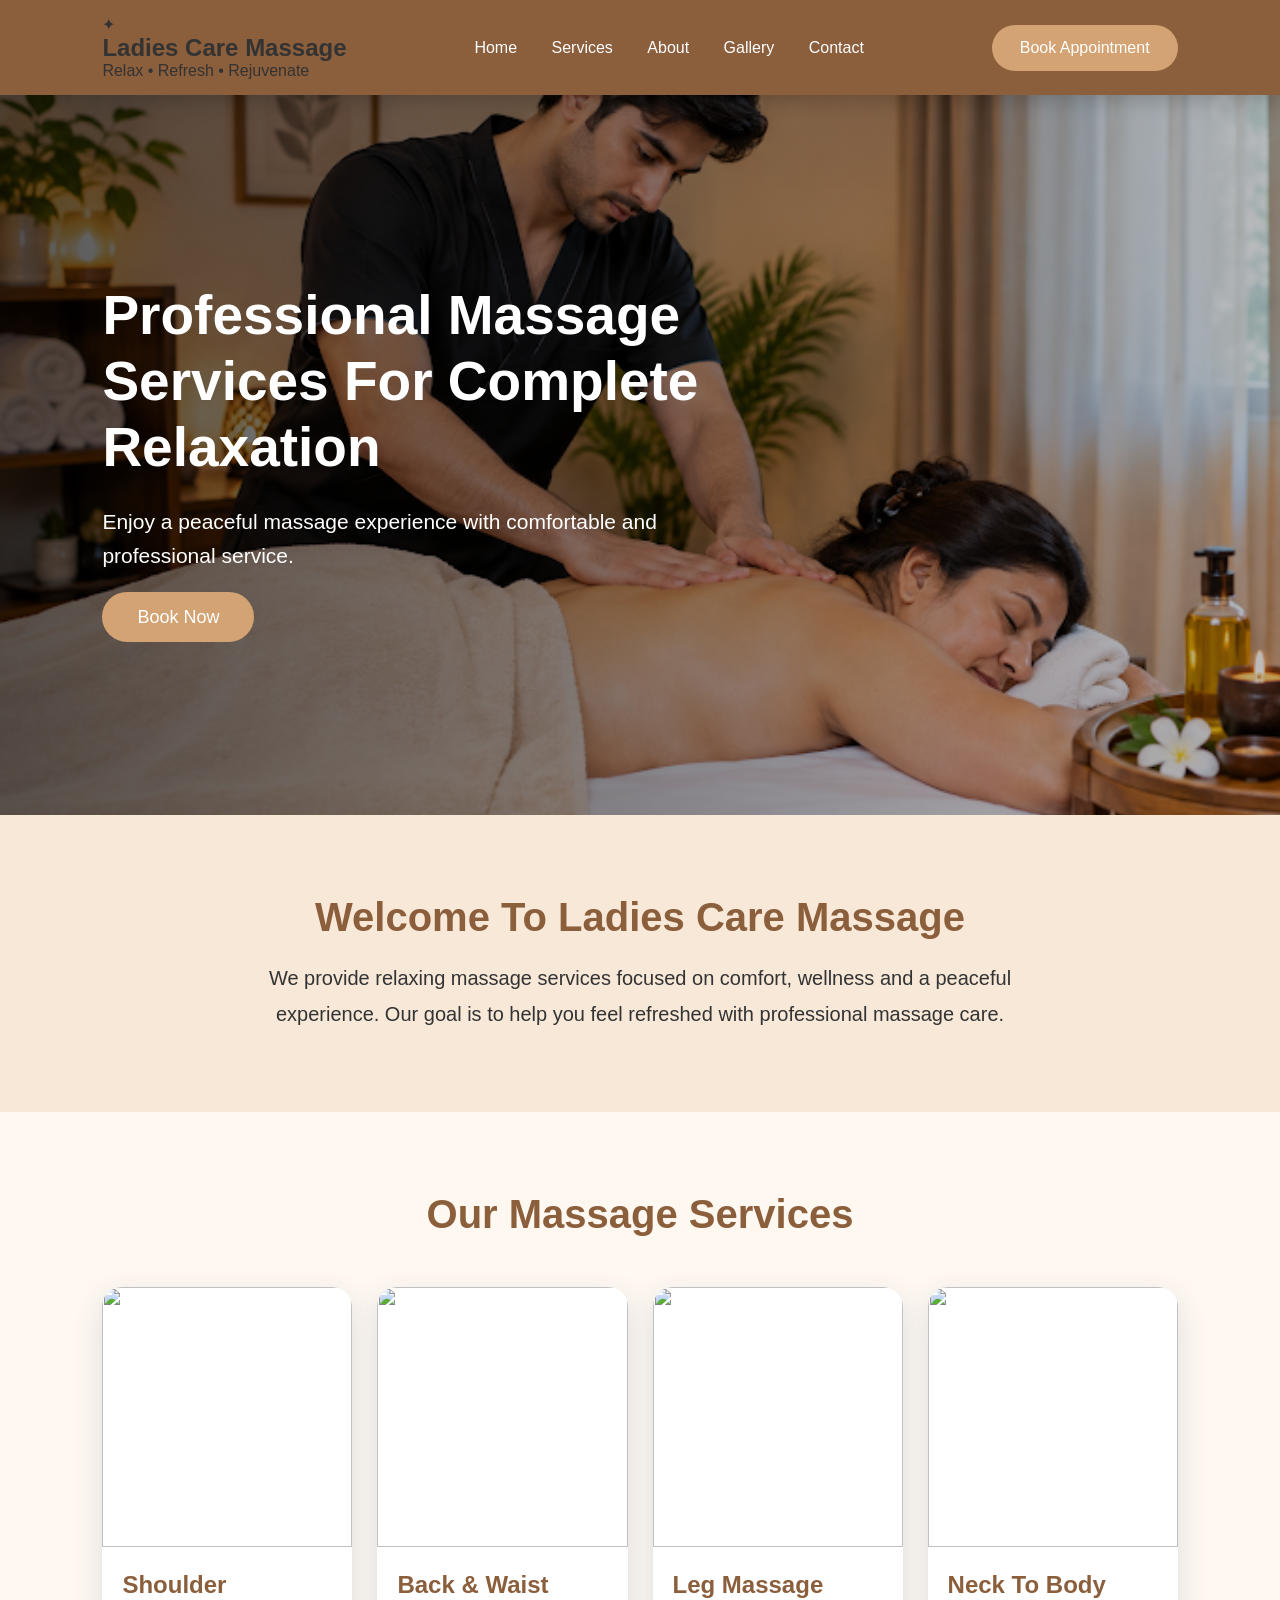
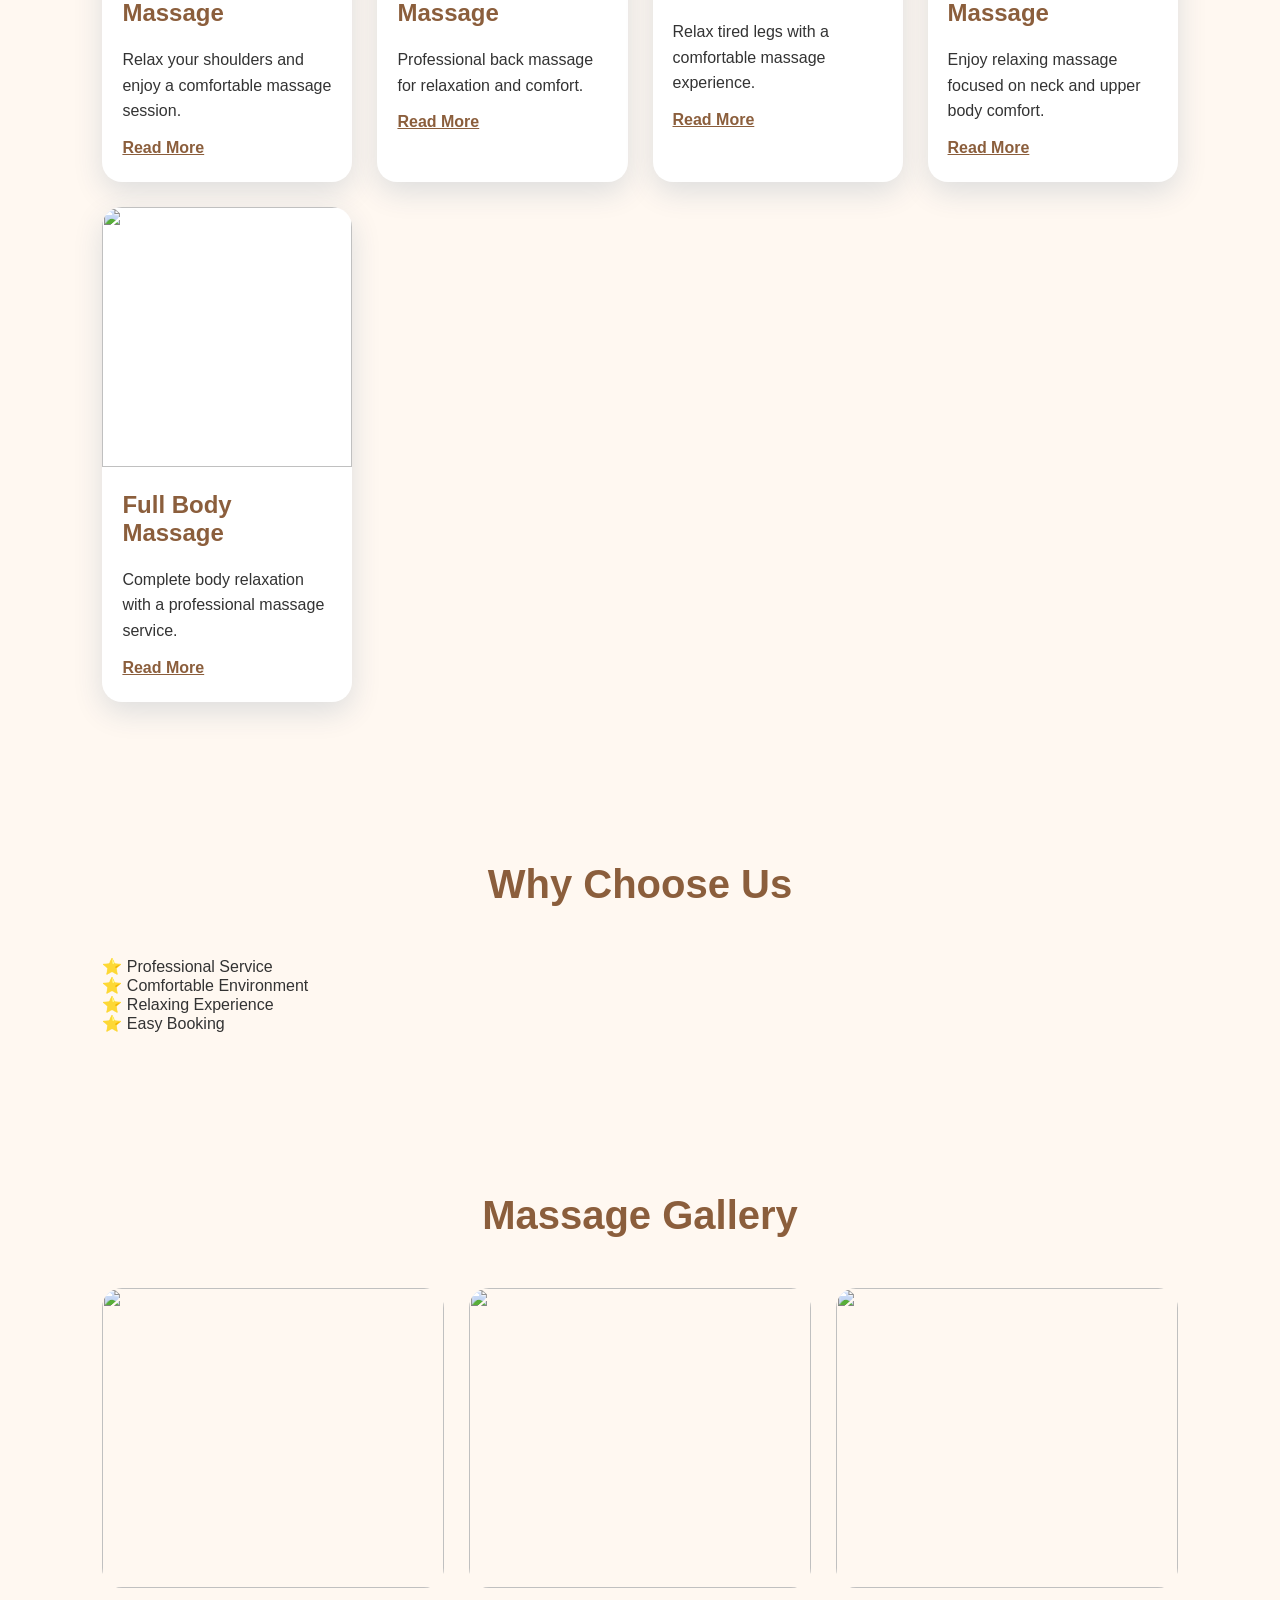
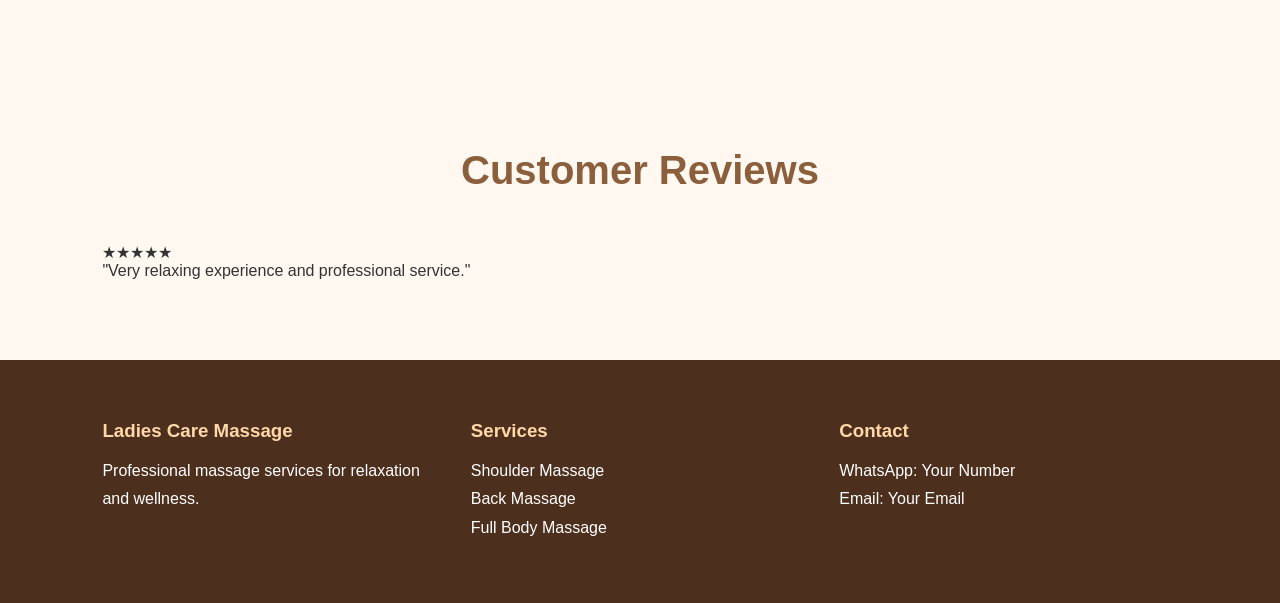
==== index.html @ 29e22a5b "Update index.html" ====
<!DOCTYPE html>
<html lang="en">

<head>

<meta charset="UTF-8">
<meta name="viewport" content="width=device-width, initial-scale=1.0">

<title>Ladies Care Massage | Professional Massage Services</title>

<meta name="description" content="Professional massage services including shoulder massage, back massage, leg massage and full body massage in a comfortable environment.">


<link rel="stylesheet" href="style.css">

</head>


<body>


<!-- HEADER -->

<header>


<div class="brand">

<div class="logo">
✦
</div>


<div>

<h2>
Ladies Care Massage
</h2>

<p>
Relax • Refresh • Rejuvenate
</p>

</div>

</div>



<nav>

<a href="index.html">Home</a>

<a href="services.html">Services</a>

<a href="about.html">About</a>

<a href="#gallery">Gallery</a>

<a href="contact.html">Contact</a>

</nav>



<a href="contact.html" class="book-btn">
Book Appointment
</a>



</header>





<!-- HERO SLIDER -->


<section class="hero-slider">


<div class="slide active"
style="background-image:url('hero-massage.jpg.webp');">


<div class="hero-content">


<h1>
Professional Massage Services For Complete Relaxation
</h1>


<p>
Enjoy a peaceful massage experience with comfortable and professional service.
</p>


<a href="contact.html" class="main-btn">
Book Now
</a>


</div>


</div>






<div class="slide"
style="background-image:url('hero.jpg.webp');">


<div class="hero-content">


<h1>
Relax Your Shoulders, Back And Body
</h1>


<p>
Experience a relaxing massage session designed for comfort and wellness.
</p>


<a href="services.html" class="main-btn">
View Services
</a>


</div>


</div>







<div class="slide"
style="background-image:url('hero-massage.jpg.webp');">


<div class="hero-content">


<h1>
A Comfortable Wellness Experience
</h1>


<p>
Professional massage services in a peaceful environment.
</p>


<a href="contact.html" class="main-btn">
Contact Us
</a>


</div>


</div>



</section>







<!-- ABOUT -->


<section class="about" id="about">


<h2>
Welcome To Ladies Care Massage
</h2>


<p>

We provide relaxing massage services focused on comfort,
wellness and a peaceful experience. Our goal is to help you
feel refreshed with professional massage care.

</p>


</section>







<!-- SERVICES -->


<section id="services">


<h2 class="section-title">
Our Massage Services
</h2>



<div class="service-grid">



<div class="service-card">


<img src="massage-1.jpg.jfif">


<h3>
Shoulder Massage
</h3>


<p>
Relax your shoulders and enjoy a comfortable massage session.
</p>


<a href="services.html#shoulder">
Read More
</a>


</div>







<div class="service-card">


<img src="massage-2.jpg.jfif">


<h3>
Back & Waist Massage
</h3>


<p>
Professional back massage for relaxation and comfort.
</p>


<a href="services.html#back">
Read More
</a>


</div>







<div class="service-card">


<img src="massage-3.jpg.jfif">


<h3>
Leg Massage
</h3>


<p>
Relax tired legs with a comfortable massage experience.
</p>


<a href="services.html#leg">
Read More
</a>


</div>







<div class="service-card">


<img src="massage-1.jpg.jfif">


<h3>
Neck To Body Massage
</h3>


<p>
Enjoy relaxing massage focused on neck and upper body comfort.
</p>


<a href="services.html#neck">
Read More
</a>


</div>







<div class="service-card">


<img src="massage-2.jpg.jfif">


<h3>
Full Body Massage
</h3>


<p>
Complete body relaxation with a professional massage service.
</p>


<a href="services.html#full-body">
Read More
</a>


</div>



</div>


</section>







<!-- BENEFITS -->


<section class="benefits">


<h2 class="section-title">
Why Choose Us
</h2>



<div class="benefit-grid">


<div>
⭐ Professional Service
</div>


<div>
⭐ Comfortable Environment
</div>


<div>
⭐ Relaxing Experience
</div>


<div>
⭐ Easy Booking
</div>


</div>


</section>







<!-- GALLERY -->


<section id="gallery">


<h2 class="section-title">
Massage Gallery
</h2>



<div class="gallery">


<img src="massage-1.jpg.jfif">

<img src="massage-2.jpg.jfif">

<img src="massage-3.jpg.jfif">


</div>


</section>







<!-- REVIEWS -->


<section class="reviews">


<h2 class="section-title">
Customer Reviews
</h2>


<div class="review-box">


★★★★★

<p>
"Very relaxing experience and professional service."
</p>


</div>



</section>







<!-- FOOTER -->


<footer>


<div>

<h3>
Ladies Care Massage
</h3>


<p>
Professional massage services for relaxation and wellness.
</p>


</div>



<div>

<h3>
Services
</h3>


<p>
Shoulder Massage</p>

<p>
Back Massage</p>

<p>
Full Body Massage</p>


</div>




<div>

<h3>
Contact
</h3>


<p>
WhatsApp: Your Number
</p>


<p>
Email: Your Email
</p>


</div>



</footer>





<script src="script.js"></script>


</body>

</html>
---- style.css ----
*{
margin:0;
padding:0;
box-sizing:border-box;
font-family:'Arial',sans-serif;
}


body{
background:#fff8f1;
color:#333;
}


/* HEADER */

header{

height:95px;
background:#8b5e3c;
display:flex;
align-items:center;
justify-content:space-between;
padding:0 8%;
position:sticky;
top:0;
z-index:999;
box-shadow:0 5px 20px rgba(0,0,0,.2);

}


.logo-area{

display:flex;
align-items:center;
gap:15px;
color:white;

}


.logo-icon{

width:55px;
height:55px;
background:#d4a373;
border-radius:50%;
display:flex;
align-items:center;
justify-content:center;
font-size:30px;

}


.logo-area h2{

font-size:28px;

}


.logo-area span{

font-size:13px;
color:#ffe8d0;

}



nav a{

color:white;
text-decoration:none;
margin:0 15px;
font-size:16px;
transition:.3s;

}


nav a:hover{

color:#ffd7a8;

}



.book-btn{

background:#d4a373;
color:white;
padding:14px 28px;
border-radius:30px;
text-decoration:none;
transition:.3s;

}


.book-btn:hover{

background:white;
color:#8b5e3c;

}



/* SLIDER */


.hero-slider{

height:720px;
position:relative;
overflow:hidden;

}



.slide{

position:absolute;
inset:0;
background-size:cover;
background-position:center;

opacity:0;
transition:1.5s ease;

}



.slide.active{

opacity:1;

}


.slide::after{

content:"";
position:absolute;
inset:0;
background:linear-gradient(
90deg,
rgba(0,0,0,.65),
rgba(0,0,0,.25)
);

}



.hero-content{

position:absolute;
z-index:2;
top:50%;
left:8%;
transform:translateY(-50%);
color:white;
max-width:650px;

animation:slideText 1s;

}


.hero-content h1{

font-size:55px;
line-height:1.2;
margin-bottom:25px;

}


.hero-content p{

font-size:21px;
line-height:1.6;
margin-bottom:35px;

}


.main-btn{

background:#d4a373;
padding:15px 35px;
border-radius:30px;
color:white;
text-decoration:none;
font-size:18px;

}



@keyframes slideText{

from{

opacity:0;
transform:translateY(-30%);

}

to{

opacity:1;
transform:translateY(-50%);

}

}




/* SECTIONS */


section{

padding:80px 8%;

}



.section-title{

text-align:center;
font-size:40px;
color:#8b5e3c;
margin-bottom:50px;

}



/* ABOUT */


.about{

text-align:center;
background:#f7e8d8;

}


.about h2{

font-size:40px;
color:#8b5e3c;
margin-bottom:20px;

}


.about p{

font-size:20px;
line-height:1.8;
max-width:850px;
margin:auto;

}




/* SERVICES */


.service-grid{

display:grid;
grid-template-columns:repeat(4,1fr);
gap:25px;

}


.service-card{

background:white;
border-radius:20px;
overflow:hidden;
box-shadow:0 10px 30px #ddd;
transition:.4s;

}



.service-card:hover{

transform:translateY(-12px);

}


.service-card img{

width:100%;
height:260px;
object-fit:cover;

}



.service-card h3{

padding:20px;
color:#8b5e3c;
font-size:24px;

}


.service-card p{

padding:0 20px 15px;
line-height:1.6;

}


.service-card a{

display:inline-block;
margin:0 20px 25px;
color:#8b5e3c;
font-weight:bold;

}





/* WHY */


.why{

background:#fff;

}



.why-grid{

display:grid;
grid-template-columns:repeat(4,1fr);
gap:20px;

}


.why-grid div{

background:#fff8f1;
padding:35px;
text-align:center;
border-radius:15px;
font-size:18px;
box-shadow:0 5px 15px #ddd;

}



/* GALLERY */


.gallery{

display:grid;
grid-template-columns:repeat(3,1fr);
gap:25px;

}



.gallery img{

width:100%;
height:300px;
object-fit:cover;
border-radius:20px;
transition:.4s;

}



.gallery img:hover{

transform:scale(1.05);

}





/* FOOTER */


footer{

background:#4d2f1d;
color:white;
padding:60px 8%;
display:grid;
grid-template-columns:repeat(3,1fr);
gap:30px;

}


footer h3{

color:#ffd7a8;
margin-bottom:15px;

}


footer p{

line-height:1.8;

}




/* MOBILE */


@media(max-width:900px){


header{

flex-direction:column;
height:auto;
padding:20px;

}


nav{

margin:20px 0;

}


.service-grid,
.why-grid{

grid-template-columns:1fr;

}


.gallery{

grid-template-columns:1fr;

}


.hero-content h1{

font-size:35px;

}


footer{

grid-template-columns:1fr;

}


}
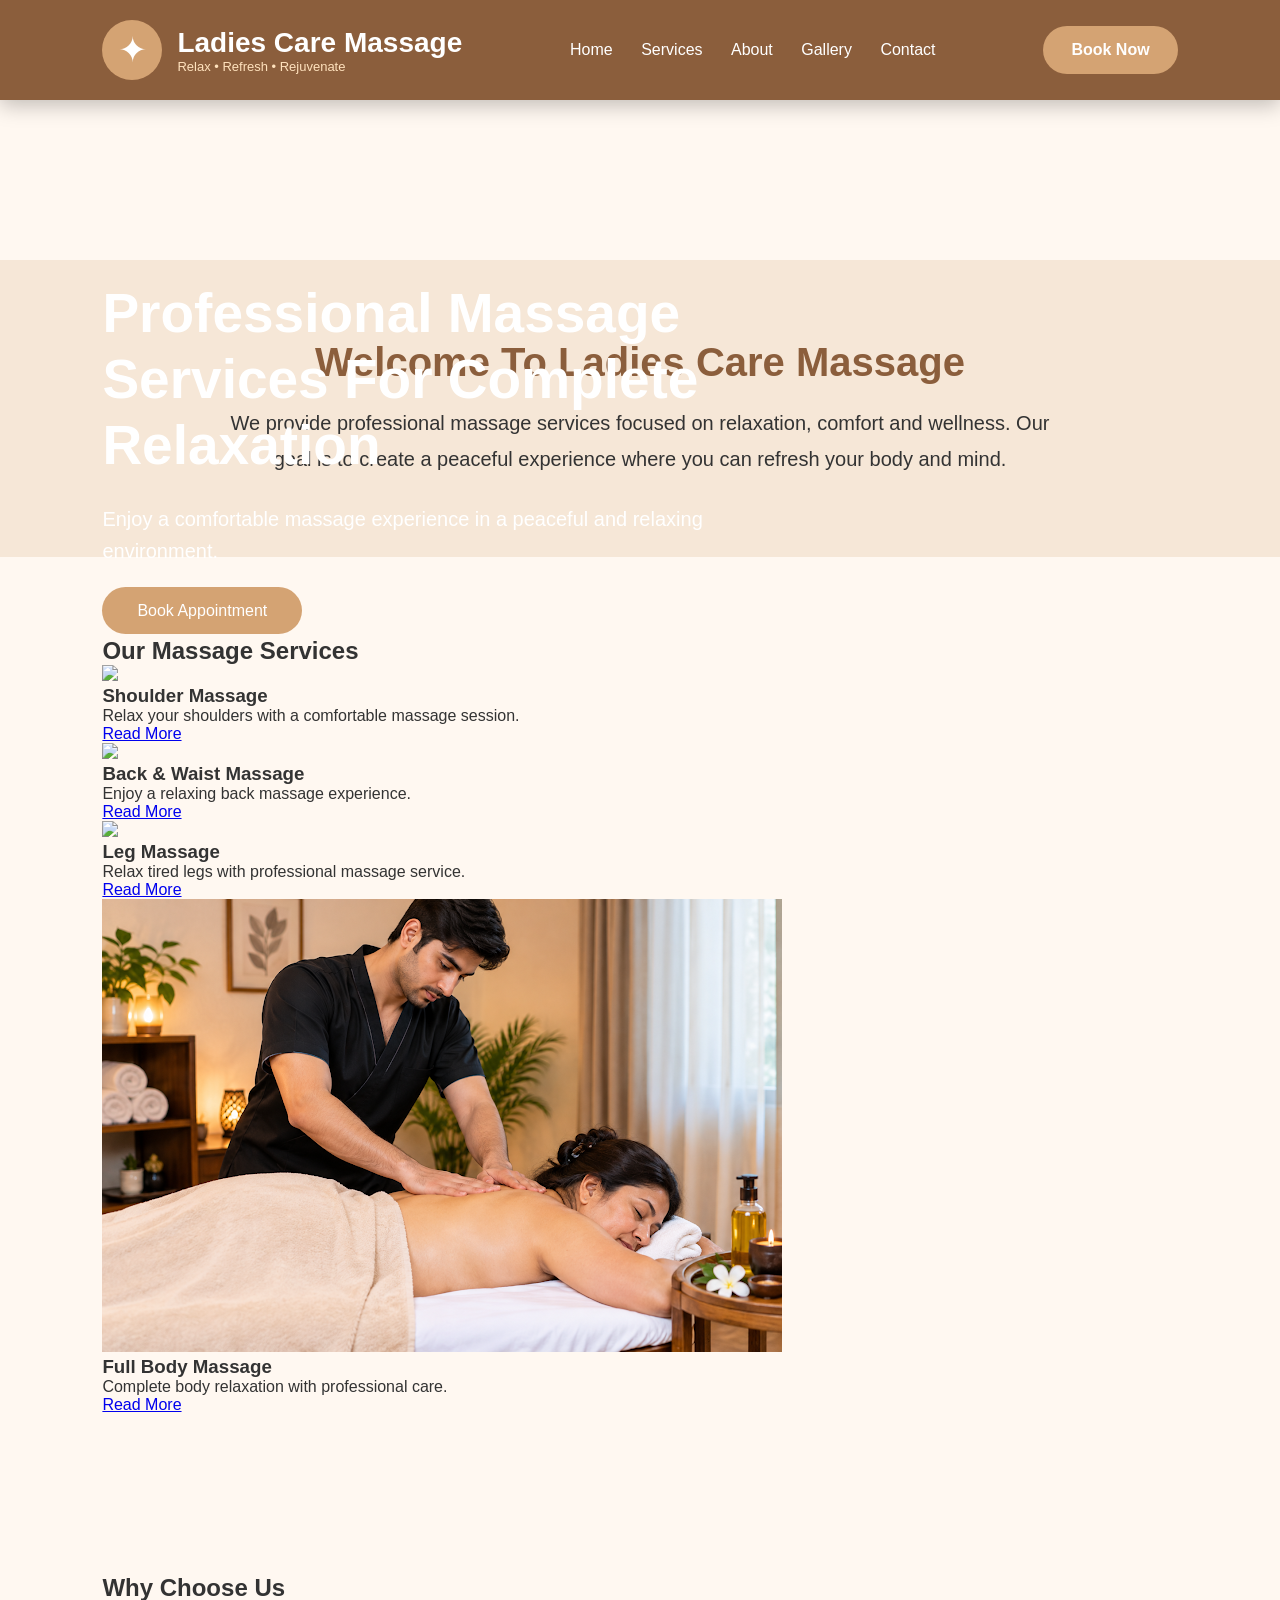
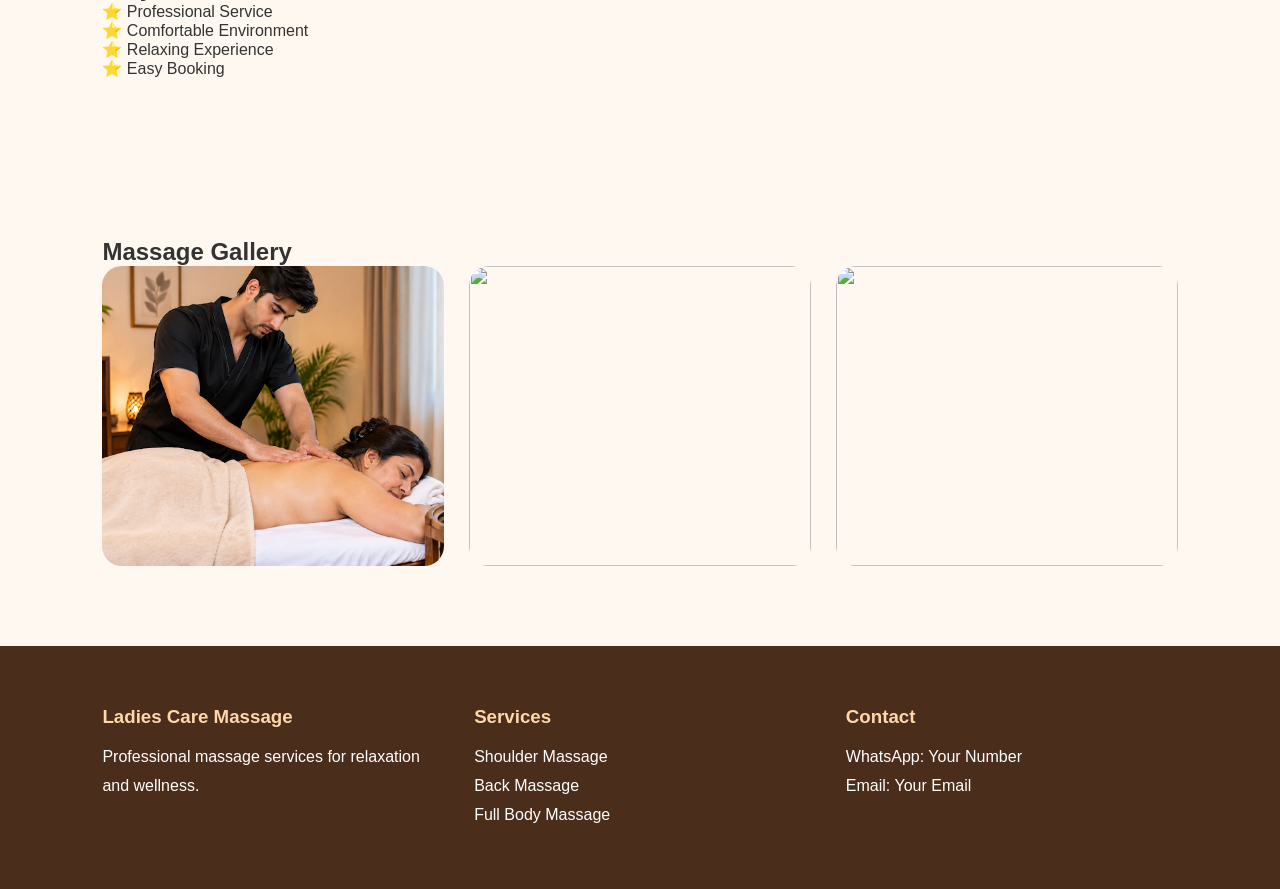
==== commit e3feadd6: "Update index.html" ====
--- a/index.html
+++ b/index.html
@@ -8,9 +8,6 @@
 
 <title>Ladies Care Massage | Professional Massage Services</title>
 
-<meta name="description" content="Professional massage services including shoulder massage, back massage, leg massage and full body massage in a comfortable environment.">
-
-
 <link rel="stylesheet" href="style.css">
 
 </head>
@@ -22,7 +19,6 @@
 <!-- HEADER -->
 
 <header>
-
 
 <div class="brand">
 
@@ -30,43 +26,28 @@
 ✦
 </div>
 
-
-<div>
-
-<h2>
-Ladies Care Massage
-</h2>
-
-<p>
-Relax • Refresh • Rejuvenate
-</p>
-
-</div>
-
-</div>
-
+<div>
+<h2>Ladies Care Massage</h2>
+<p>Relax • Refresh • Rejuvenate</p>
+</div>
+
+</div>
 
 
 <nav>
 
 <a href="index.html">Home</a>
-
 <a href="services.html">Services</a>
-
 <a href="about.html">About</a>
-
 <a href="#gallery">Gallery</a>
-
 <a href="contact.html">Contact</a>
 
 </nav>
 
 
-
 <a href="contact.html" class="book-btn">
-Book Appointment
-</a>
-
+Book Now
+</a>
 
 
 </header>
@@ -75,14 +56,10 @@
 
 
 
-<!-- HERO SLIDER -->
-
-
-<section class="hero-slider">
-
-
-<div class="slide active"
-style="background-image:url('hero-massage.jpg.webp');">
+<!-- HERO -->
+
+
+<section class="hero">
 
 
 <div class="hero-content">
@@ -94,90 +71,19 @@
 
 
 <p>
-Enjoy a peaceful massage experience with comfortable and professional service.
+Enjoy a comfortable massage experience in a peaceful and relaxing environment.
 </p>
 
 
 <a href="contact.html" class="main-btn">
-Book Now
-</a>
-
-
-</div>
-
-
-</div>
-
-
-
-
-
-
-<div class="slide"
-style="background-image:url('hero.jpg.webp');">
-
-
-<div class="hero-content">
-
-
-<h1>
-Relax Your Shoulders, Back And Body
-</h1>
-
-
-<p>
-Experience a relaxing massage session designed for comfort and wellness.
-</p>
-
-
-<a href="services.html" class="main-btn">
-View Services
-</a>
-
-
-</div>
-
-
-</div>
-
-
-
-
-
-
-
-<div class="slide"
-style="background-image:url('hero-massage.jpg.webp');">
-
-
-<div class="hero-content">
-
-
-<h1>
-A Comfortable Wellness Experience
-</h1>
-
-
-<p>
-Professional massage services in a peaceful environment.
-</p>
-
-
-<a href="contact.html" class="main-btn">
-Contact Us
-</a>
-
-
-</div>
-
-
-</div>
-
-
-
-</section>
-
-
+Book Appointment
+</a>
+
+
+</div>
+
+
+</section>
 
 
 
@@ -186,7 +92,7 @@
 <!-- ABOUT -->
 
 
-<section class="about" id="about">
+<section class="about">
 
 
 <h2>
@@ -195,17 +101,13 @@
 
 
 <p>
-
-We provide relaxing massage services focused on comfort,
-wellness and a peaceful experience. Our goal is to help you
-feel refreshed with professional massage care.
-
-</p>
-
-
-</section>
-
-
+We provide professional massage services focused on relaxation,
+comfort and wellness. Our goal is to create a peaceful experience
+where you can refresh your body and mind.
+</p>
+
+
+</section>
 
 
 
@@ -214,184 +116,120 @@
 <!-- SERVICES -->
 
 
-<section id="services">
-
-
-<h2 class="section-title">
+<section>
+
+
+<h2 class="title">
 Our Massage Services
 </h2>
 
 
-
-<div class="service-grid">
-
-
-
-<div class="service-card">
-
+<div class="services">
+
+
+
+<div class="card">
 
 <img src="massage-1.jpg.jfif">
 
-
 <h3>
 Shoulder Massage
 </h3>
 
-
-<p>
-Relax your shoulders and enjoy a comfortable massage session.
-</p>
-
+<p>
+Relax your shoulders with a comfortable massage session.
+</p>
 
 <a href="services.html#shoulder">
 Read More
 </a>
 
-
-</div>
-
-
-
-
-
-
-
-<div class="service-card">
-
+</div>
+
+
+
+
+<div class="card">
 
 <img src="massage-2.jpg.jfif">
 
-
 <h3>
 Back & Waist Massage
 </h3>
 
-
-<p>
-Professional back massage for relaxation and comfort.
-</p>
-
+<p>
+Enjoy a relaxing back massage experience.
+</p>
 
 <a href="services.html#back">
 Read More
 </a>
 
-
-</div>
-
-
-
-
-
-
-
-<div class="service-card">
-
+</div>
+
+
+
+
+<div class="card">
 
 <img src="massage-3.jpg.jfif">
 
-
 <h3>
 Leg Massage
 </h3>
 
-
-<p>
-Relax tired legs with a comfortable massage experience.
-</p>
-
+<p>
+Relax tired legs with professional massage service.
+</p>
 
 <a href="services.html#leg">
 Read More
 </a>
 
-
-</div>
-
-
-
-
-
-
-
-<div class="service-card">
-
-
-<img src="massage-1.jpg.jfif">
-
-
-<h3>
-Neck To Body Massage
-</h3>
-
-
-<p>
-Enjoy relaxing massage focused on neck and upper body comfort.
-</p>
-
-
-<a href="services.html#neck">
-Read More
-</a>
-
-
-</div>
-
-
-
-
-
-
-
-<div class="service-card">
-
-
-<img src="massage-2.jpg.jfif">
-
+</div>
+
+
+
+
+<div class="card">
+
+<img src="hero-massage.jpg.webp">
 
 <h3>
 Full Body Massage
 </h3>
 
-
-<p>
-Complete body relaxation with a professional massage service.
-</p>
-
+<p>
+Complete body relaxation with professional care.
+</p>
 
 <a href="services.html#full-body">
 Read More
 </a>
 
-
-</div>
-
-
-
-</div>
-
-
-</section>
-
-
-
-
-
-
-
-<!-- BENEFITS -->
-
-
-<section class="benefits">
-
-
-<h2 class="section-title">
+</div>
+
+
+</div>
+
+</section>
+
+
+
+
+
+<!-- WHY -->
+
+
+<section class="why">
+
+
+<h2 class="title">
 Why Choose Us
 </h2>
 
 
-
-<div class="benefit-grid">
+<div class="why-box">
 
 
 <div>
@@ -423,69 +261,30 @@
 
 
 
-
-
 <!-- GALLERY -->
 
 
 <section id="gallery">
 
 
-<h2 class="section-title">
+<h2 class="title">
 Massage Gallery
 </h2>
 
 
-
 <div class="gallery">
 
 
+<img src="hero-massage.jpg.webp">
+
 <img src="massage-1.jpg.jfif">
 
 <img src="massage-2.jpg.jfif">
 
-<img src="massage-3.jpg.jfif">
-
-
-</div>
-
-
-</section>
-
-
-
-
-
-
-
-<!-- REVIEWS -->
-
-
-<section class="reviews">
-
-
-<h2 class="section-title">
-Customer Reviews
-</h2>
-
-
-<div class="review-box">
-
-
-★★★★★
-
-<p>
-"Very relaxing experience and professional service."
-</p>
-
-
-</div>
-
-
-
-</section>
-
-
+</div>
+
+
+</section>
 
 
 
@@ -503,12 +302,10 @@
 Ladies Care Massage
 </h3>
 
-
 <p>
 Professional massage services for relaxation and wellness.
 </p>
 
-
 </div>
 
 
@@ -519,7 +316,6 @@
 Services
 </h3>
 
-
 <p>
 Shoulder Massage</p>
 
@@ -529,9 +325,7 @@
 <p>
 Full Body Massage</p>
 
-
-</div>
-
+</div>
 
 
 
@@ -541,17 +335,14 @@
 Contact
 </h3>
 
-
 <p>
 WhatsApp: Your Number
 </p>
 
-
 <p>
 Email: Your Email
 </p>
 
-
 </div>
 
 
@@ -560,11 +351,6 @@
 
 
 
-
-
-<script src="script.js"></script>
-
-
 </body>
 
 </html>
--- a/style.css
+++ b/style.css
@@ -7,16 +7,19 @@
 
 
 body{
+
 background:#fff8f1;
 color:#333;
+
 }
 
 
 /* HEADER */
 
+
 header{
 
-height:95px;
+height:100px;
 background:#8b5e3c;
 display:flex;
 align-items:center;
@@ -25,12 +28,13 @@
 position:sticky;
 top:0;
 z-index:999;
-box-shadow:0 5px 20px rgba(0,0,0,.2);
-
-}
-
-
-.logo-area{
+box-shadow:0 5px 20px rgba(0,0,0,.25);
+
+}
+
+
+
+.brand{
 
 display:flex;
 align-items:center;
@@ -40,31 +44,34 @@
 }
 
 
-.logo-icon{
-
-width:55px;
-height:55px;
+
+.logo{
+
+width:60px;
+height:60px;
+border-radius:50%;
 background:#d4a373;
-border-radius:50%;
 display:flex;
 align-items:center;
 justify-content:center;
-font-size:30px;
-
-}
-
-
-.logo-area h2{
+font-size:35px;
+color:white;
+
+}
+
+
+
+.brand h2{
 
 font-size:28px;
 
 }
 
 
-.logo-area span{
+.brand p{
 
 font-size:13px;
-color:#ffe8d0;
+color:#ffe2bd;
 
 }
 
@@ -74,13 +81,14 @@
 
 color:white;
 text-decoration:none;
-margin:0 15px;
+margin:0 12px;
 font-size:16px;
 transition:.3s;
 
 }
 
 
+
 nav a:hover{
 
 color:#ffd7a8;
@@ -93,9 +101,10 @@
 
 background:#d4a373;
 color:white;
-padding:14px 28px;
+padding:15px 28px;
 border-radius:30px;
 text-decoration:none;
+font-weight:bold;
 transition:.3s;
 
 }
@@ -110,7 +119,7 @@
 
 
 
-/* SLIDER */
+/* HERO SLIDER */
 
 
 .hero-slider{
@@ -131,7 +140,8 @@
 background-position:center;
 
 opacity:0;
-transition:1.5s ease;
+
+transition:opacity 1.5s ease;
 
 }
 
@@ -144,16 +154,13 @@
 }
 
 
-.slide::after{
+
+.slide::before{
 
 content:"";
 position:absolute;
 inset:0;
-background:linear-gradient(
-90deg,
-rgba(0,0,0,.65),
-rgba(0,0,0,.25)
-);
+background:rgba(0,0,0,.45);
 
 }
 
@@ -162,16 +169,16 @@
 .hero-content{
 
 position:absolute;
-z-index:2;
 top:50%;
 left:8%;
 transform:translateY(-50%);
-color:white;
 max-width:650px;
-
-animation:slideText 1s;
-
-}
+color:white;
+z-index:2;
+animation:textMove 1s;
+
+}
+
 
 
 .hero-content h1{
@@ -183,13 +190,15 @@
 }
 
 
+
 .hero-content p{
 
-font-size:21px;
+font-size:20px;
 line-height:1.6;
 margin-bottom:35px;
 
 }
+
 
 
 .main-btn{
@@ -199,13 +208,12 @@
 border-radius:30px;
 color:white;
 text-decoration:none;
-font-size:18px;
-
-}
-
-
-
-@keyframes slideText{
+
+}
+
+
+
+@keyframes textMove{
 
 from{
 
@@ -226,7 +234,7 @@
 
 
 
-/* SECTIONS */
+/* SECTION */
 
 
 section{
@@ -242,9 +250,10 @@
 text-align:center;
 font-size:40px;
 color:#8b5e3c;
-margin-bottom:50px;
-
-}
+margin-bottom:45px;
+
+}
+
 
 
 
@@ -253,8 +262,8 @@
 
 .about{
 
+background:#f6e7d7;
 text-align:center;
-background:#f7e8d8;
 
 }
 
@@ -270,12 +279,13 @@
 
 .about p{
 
+max-width:850px;
+margin:auto;
 font-size:20px;
 line-height:1.8;
-max-width:850px;
-margin:auto;
-
-}
+
+}
+
 
 
 
@@ -286,10 +296,11 @@
 .service-grid{
 
 display:grid;
-grid-template-columns:repeat(4,1fr);
-gap:25px;
-
-}
+grid-template-columns:repeat(5,1fr);
+gap:20px;
+
+}
+
 
 
 .service-card{
@@ -297,7 +308,7 @@
 background:white;
 border-radius:20px;
 overflow:hidden;
-box-shadow:0 10px 30px #ddd;
+box-shadow:0 8px 25px #ddd;
 transition:.4s;
 
 }
@@ -311,10 +322,11 @@
 }
 
 
+
 .service-card img{
 
 width:100%;
-height:260px;
+height:240px;
 object-fit:cover;
 
 }
@@ -323,25 +335,27 @@
 
 .service-card h3{
 
-padding:20px;
+padding:18px;
+font-size:22px;
 color:#8b5e3c;
-font-size:24px;
-
-}
+
+}
+
 
 
 .service-card p{
 
-padding:0 20px 15px;
-line-height:1.6;
-
-}
+padding:0 18px 15px;
+line-height:1.5;
+
+}
+
 
 
 .service-card a{
 
-display:inline-block;
-margin:0 20px 25px;
+padding:0 18px 25px;
+display:block;
 color:#8b5e3c;
 font-weight:bold;
 
@@ -350,19 +364,10 @@
 
 
 
-
-/* WHY */
-
-
-.why{
-
-background:#fff;
-
-}
-
-
-
-.why-grid{
+/* BENEFITS */
+
+
+.benefit-grid{
 
 display:grid;
 grid-template-columns:repeat(4,1fr);
@@ -371,16 +376,18 @@
 }
 
 
-.why-grid div{
-
-background:#fff8f1;
+
+.benefit-grid div{
+
+background:white;
 padding:35px;
 text-align:center;
 border-radius:15px;
+box-shadow:0 5px 20px #ddd;
 font-size:18px;
-box-shadow:0 5px 15px #ddd;
-
-}
+
+}
+
 
 
 
@@ -418,20 +425,37 @@
 
 
 
+/* REVIEWS */
+
+
+.review-box{
+
+background:white;
+padding:40px;
+border-radius:20px;
+text-align:center;
+font-size:20px;
+box-shadow:0 5px 20px #ddd;
+
+}
+
+
+
 
 /* FOOTER */
 
 
 footer{
 
-background:#4d2f1d;
+background:#4b2d1b;
 color:white;
 padding:60px 8%;
 display:grid;
 grid-template-columns:repeat(3,1fr);
-gap:30px;
-
-}
+gap:40px;
+
+}
+
 
 
 footer h3{
@@ -454,7 +478,7 @@
 /* MOBILE */
 
 
-@media(max-width:900px){
+@media(max-width:1000px){
 
 
 header{
@@ -473,33 +497,53 @@
 }
 
 
+.service-grid{
+
+grid-template-columns:repeat(2,1fr);
+
+}
+
+
+.benefit-grid{
+
+grid-template-columns:repeat(2,1fr);
+
+}
+
+
+}
+
+
+
+
+@media(max-width:600px){
+
+
+.hero-slider{
+
+height:600px;
+
+}
+
+
+
+.hero-content h1{
+
+font-size:35px;
+
+}
+
+
+
 .service-grid,
-.why-grid{
+.benefit-grid,
+.gallery,
+footer{
 
 grid-template-columns:1fr;
 
 }
 
 
-.gallery{
-
-grid-template-columns:1fr;
-
-}
-
-
-.hero-content h1{
-
-font-size:35px;
-
-}
-
-
-footer{
-
-grid-template-columns:1fr;
-
-}
-
-
-}
+
+}
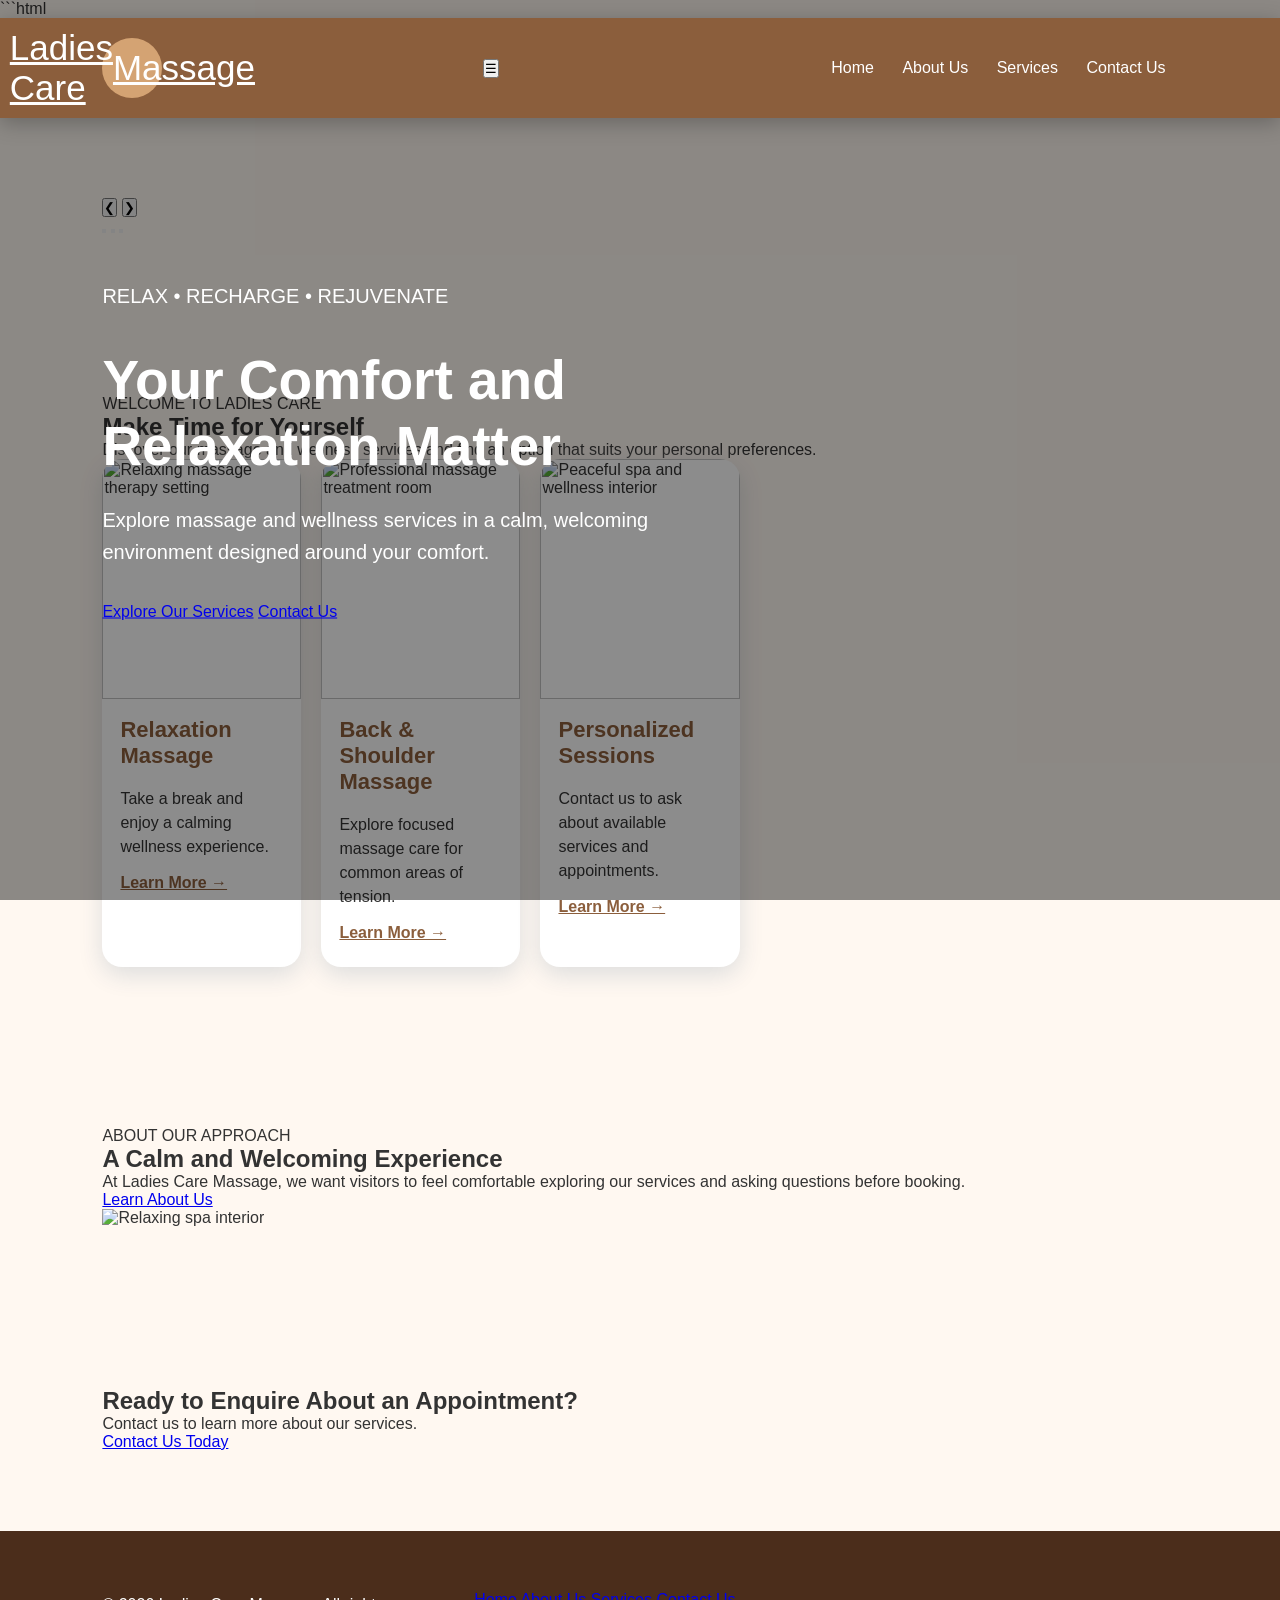
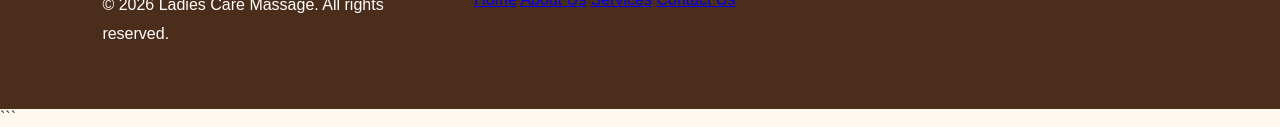
==== commit 82e9521e: "Update index.html" ====
--- a/index.html
+++ b/index.html
@@ -1,356 +1,169 @@
+```html
 <!DOCTYPE html>
 <html lang="en">
+<head>
+  <meta charset="UTF-8">
+  <meta name="viewport" content="width=device-width, initial-scale=1.0">
 
-<head>
+  <title>Ladies Care Massage | Relaxation & Wellness</title>
 
-<meta charset="UTF-8">
-<meta name="viewport" content="width=device-width, initial-scale=1.0">
+  <meta name="description" content="Discover Ladies Care Massage, explore relaxation and wellness services, and contact us to enquire about appointments.">
 
-<title>Ladies Care Massage | Professional Massage Services</title>
+  <meta name="keywords" content="Ladies Care Massage, massage services, relaxation massage, wellness massage">
 
-<link rel="stylesheet" href="style.css">
-
+  <link rel="stylesheet" href="style.css">
 </head>
-
 
 <body>
 
+<header class="site-header">
+  <a href="index.html" class="logo">Ladies Care <span>Massage</span></a>
 
-<!-- HEADER -->
+  <button class="menu-toggle" aria-label="Toggle navigation">☰</button>
 
-<header>
-
-<div class="brand">
-
-<div class="logo">
-✦
-</div>
-
-<div>
-<h2>Ladies Care Massage</h2>
-<p>Relax • Refresh • Rejuvenate</p>
-</div>
-
-</div>
-
-
-<nav>
-
-<a href="index.html">Home</a>
-<a href="services.html">Services</a>
-<a href="about.html">About</a>
-<a href="#gallery">Gallery</a>
-<a href="contact.html">Contact</a>
-
-</nav>
-
-
-<a href="contact.html" class="book-btn">
-Book Now
-</a>
-
-
+  <nav class="nav-links">
+    <a href="index.html" class="active">Home</a>
+    <a href="about.html">About Us</a>
+    <a href="services.html">Services</a>
+    <a href="contact.html">Contact Us</a>
+  </nav>
 </header>
 
+<main>
 
+<section class="hero slider">
 
+  <div class="slide active"
+       style="background-image:url('https://images.unsplash.com/photo-1540555700478-4be289fbecef?auto=format&fit=crop&w=1800&q=85')">
+  </div>
 
+  <div class="slide"
+       style="background-image:url('https://images.unsplash.com/photo-1519823551278-64ac92734fb1?auto=format&fit=crop&w=1800&q=85')">
+  </div>
 
-<!-- HERO -->
+  <div class="slide"
+       style="background-image:url('https://images.unsplash.com/photo-1544161515-4ab6ce6db874?auto=format&fit=crop&w=1800&q=85')">
+  </div>
 
+  <div class="hero-content">
+    <p class="eyebrow">RELAX • RECHARGE • REJUVENATE</p>
 
-<section class="hero">
+    <h1>Your Comfort and Relaxation Matter</h1>
 
+    <p>
+      Explore massage and wellness services in a calm,
+      welcoming environment designed around your comfort.
+    </p>
 
-<div class="hero-content">
+    <a href="services.html" class="btn">Explore Our Services</a>
+    <a href="contact.html" class="btn btn-outline">Contact Us</a>
+  </div>
 
+  <button class="slider-arrow prev" aria-label="Previous image">❮</button>
+  <button class="slider-arrow next" aria-label="Next image">❯</button>
 
-<h1>
-Professional Massage Services For Complete Relaxation
-</h1>
-
-
-<p>
-Enjoy a comfortable massage experience in a peaceful and relaxing environment.
-</p>
-
-
-<a href="contact.html" class="main-btn">
-Book Appointment
-</a>
-
-
-</div>
-
+  <div class="slider-dots">
+    <button class="dot active" aria-label="Show image 1"></button>
+    <button class="dot" aria-label="Show image 2"></button>
+    <button class="dot" aria-label="Show image 3"></button>
+  </div>
 
 </section>
 
+<section class="intro section">
+  <div class="section-heading">
+    <p class="eyebrow">WELCOME TO LADIES CARE</p>
+    <h2>Make Time for Yourself</h2>
+    <p>
+      Discover our massage and wellness services and find
+      an option that suits your personal preferences.
+    </p>
+  </div>
 
+  <div class="service-grid">
 
+    <article class="service-card">
+      <img
+        src="https://images.unsplash.com/photo-1519823551278-64ac92734fb1?auto=format&fit=crop&w=900&q=85"
+        alt="Relaxing massage therapy setting"
+        loading="lazy">
 
+      <div class="card-content">
+        <h3>Relaxation Massage</h3>
+        <p>Take a break and enjoy a calming wellness experience.</p>
+        <a href="services.html">Learn More →</a>
+      </div>
+    </article>
 
-<!-- ABOUT -->
+    <article class="service-card">
+      <img
+        src="https://images.unsplash.com/photo-1544161515-4ab6ce6db874?auto=format&fit=crop&w=900&q=85"
+        alt="Professional massage treatment room"
+        loading="lazy">
 
+      <div class="card-content">
+        <h3>Back &amp; Shoulder Massage</h3>
+        <p>Explore focused massage care for common areas of tension.</p>
+        <a href="services.html">Learn More →</a>
+      </div>
+    </article>
 
-<section class="about">
+    <article class="service-card">
+      <img
+        src="https://images.unsplash.com/photo-1600334129128-685c5582fd35?auto=format&fit=crop&w=900&q=85"
+        alt="Peaceful spa and wellness interior"
+        loading="lazy">
 
+      <div class="card-content">
+        <h3>Personalized Sessions</h3>
+        <p>Contact us to ask about available services and appointments.</p>
+        <a href="services.html">Learn More →</a>
+      </div>
+    </article>
 
-<h2>
-Welcome To Ladies Care Massage
-</h2>
-
-
-<p>
-We provide professional massage services focused on relaxation,
-comfort and wellness. Our goal is to create a peaceful experience
-where you can refresh your body and mind.
-</p>
-
-
+  </div>
 </section>
 
+<section class="about-preview section">
+  <div>
+    <p class="eyebrow">ABOUT OUR APPROACH</p>
+    <h2>A Calm and Welcoming Experience</h2>
 
+    <p>
+      At Ladies Care Massage, we want visitors to feel comfortable
+      exploring our services and asking questions before booking.
+    </p>
 
+    <a href="about.html" class="btn">Learn About Us</a>
+  </div>
 
-
-<!-- SERVICES -->
-
-
-<section>
-
-
-<h2 class="title">
-Our Massage Services
-</h2>
-
-
-<div class="services">
-
-
-
-<div class="card">
-
-<img src="massage-1.jpg.jfif">
-
-<h3>
-Shoulder Massage
-</h3>
-
-<p>
-Relax your shoulders with a comfortable massage session.
-</p>
-
-<a href="services.html#shoulder">
-Read More
-</a>
-
-</div>
-
-
-
-
-<div class="card">
-
-<img src="massage-2.jpg.jfif">
-
-<h3>
-Back & Waist Massage
-</h3>
-
-<p>
-Enjoy a relaxing back massage experience.
-</p>
-
-<a href="services.html#back">
-Read More
-</a>
-
-</div>
-
-
-
-
-<div class="card">
-
-<img src="massage-3.jpg.jfif">
-
-<h3>
-Leg Massage
-</h3>
-
-<p>
-Relax tired legs with professional massage service.
-</p>
-
-<a href="services.html#leg">
-Read More
-</a>
-
-</div>
-
-
-
-
-<div class="card">
-
-<img src="hero-massage.jpg.webp">
-
-<h3>
-Full Body Massage
-</h3>
-
-<p>
-Complete body relaxation with professional care.
-</p>
-
-<a href="services.html#full-body">
-Read More
-</a>
-
-</div>
-
-
-</div>
-
+  <img
+    src="https://images.unsplash.com/photo-1600334089648-b0d9d3028eb2?auto=format&fit=crop&w=1000&q=85"
+    alt="Relaxing spa interior"
+    loading="lazy">
 </section>
 
-
-
-
-
-<!-- WHY -->
-
-
-<section class="why">
-
-
-<h2 class="title">
-Why Choose Us
-</h2>
-
-
-<div class="why-box">
-
-
-<div>
-⭐ Professional Service
-</div>
-
-
-<div>
-⭐ Comfortable Environment
-</div>
-
-
-<div>
-⭐ Relaxing Experience
-</div>
-
-
-<div>
-⭐ Easy Booking
-</div>
-
-
-</div>
-
-
+<section class="booking-banner">
+  <h2>Ready to Enquire About an Appointment?</h2>
+  <p>Contact us to learn more about our services.</p>
+  <a href="contact.html" class="btn">Contact Us Today</a>
 </section>
 
+</main>
 
+<footer class="site-footer">
+  <p>© 2026 Ladies Care Massage. All rights reserved.</p>
 
-
-
-<!-- GALLERY -->
-
-
-<section id="gallery">
-
-
-<h2 class="title">
-Massage Gallery
-</h2>
-
-
-<div class="gallery">
-
-
-<img src="hero-massage.jpg.webp">
-
-<img src="massage-1.jpg.jfif">
-
-<img src="massage-2.jpg.jfif">
-
-</div>
-
-
-</section>
-
-
-
-
-
-<!-- FOOTER -->
-
-
-<footer>
-
-
-<div>
-
-<h3>
-Ladies Care Massage
-</h3>
-
-<p>
-Professional massage services for relaxation and wellness.
-</p>
-
-</div>
-
-
-
-<div>
-
-<h3>
-Services
-</h3>
-
-<p>
-Shoulder Massage</p>
-
-<p>
-Back Massage</p>
-
-<p>
-Full Body Massage</p>
-
-</div>
-
-
-
-<div>
-
-<h3>
-Contact
-</h3>
-
-<p>
-WhatsApp: Your Number
-</p>
-
-<p>
-Email: Your Email
-</p>
-
-</div>
-
-
-
+  <div>
+    <a href="index.html">Home</a>
+    <a href="about.html">About Us</a>
+    <a href="services.html">Services</a>
+    <a href="contact.html">Contact Us</a>
+  </div>
 </footer>
 
-
+<script src="script.js"></script>
 
 </body>
-
 </html>
+```
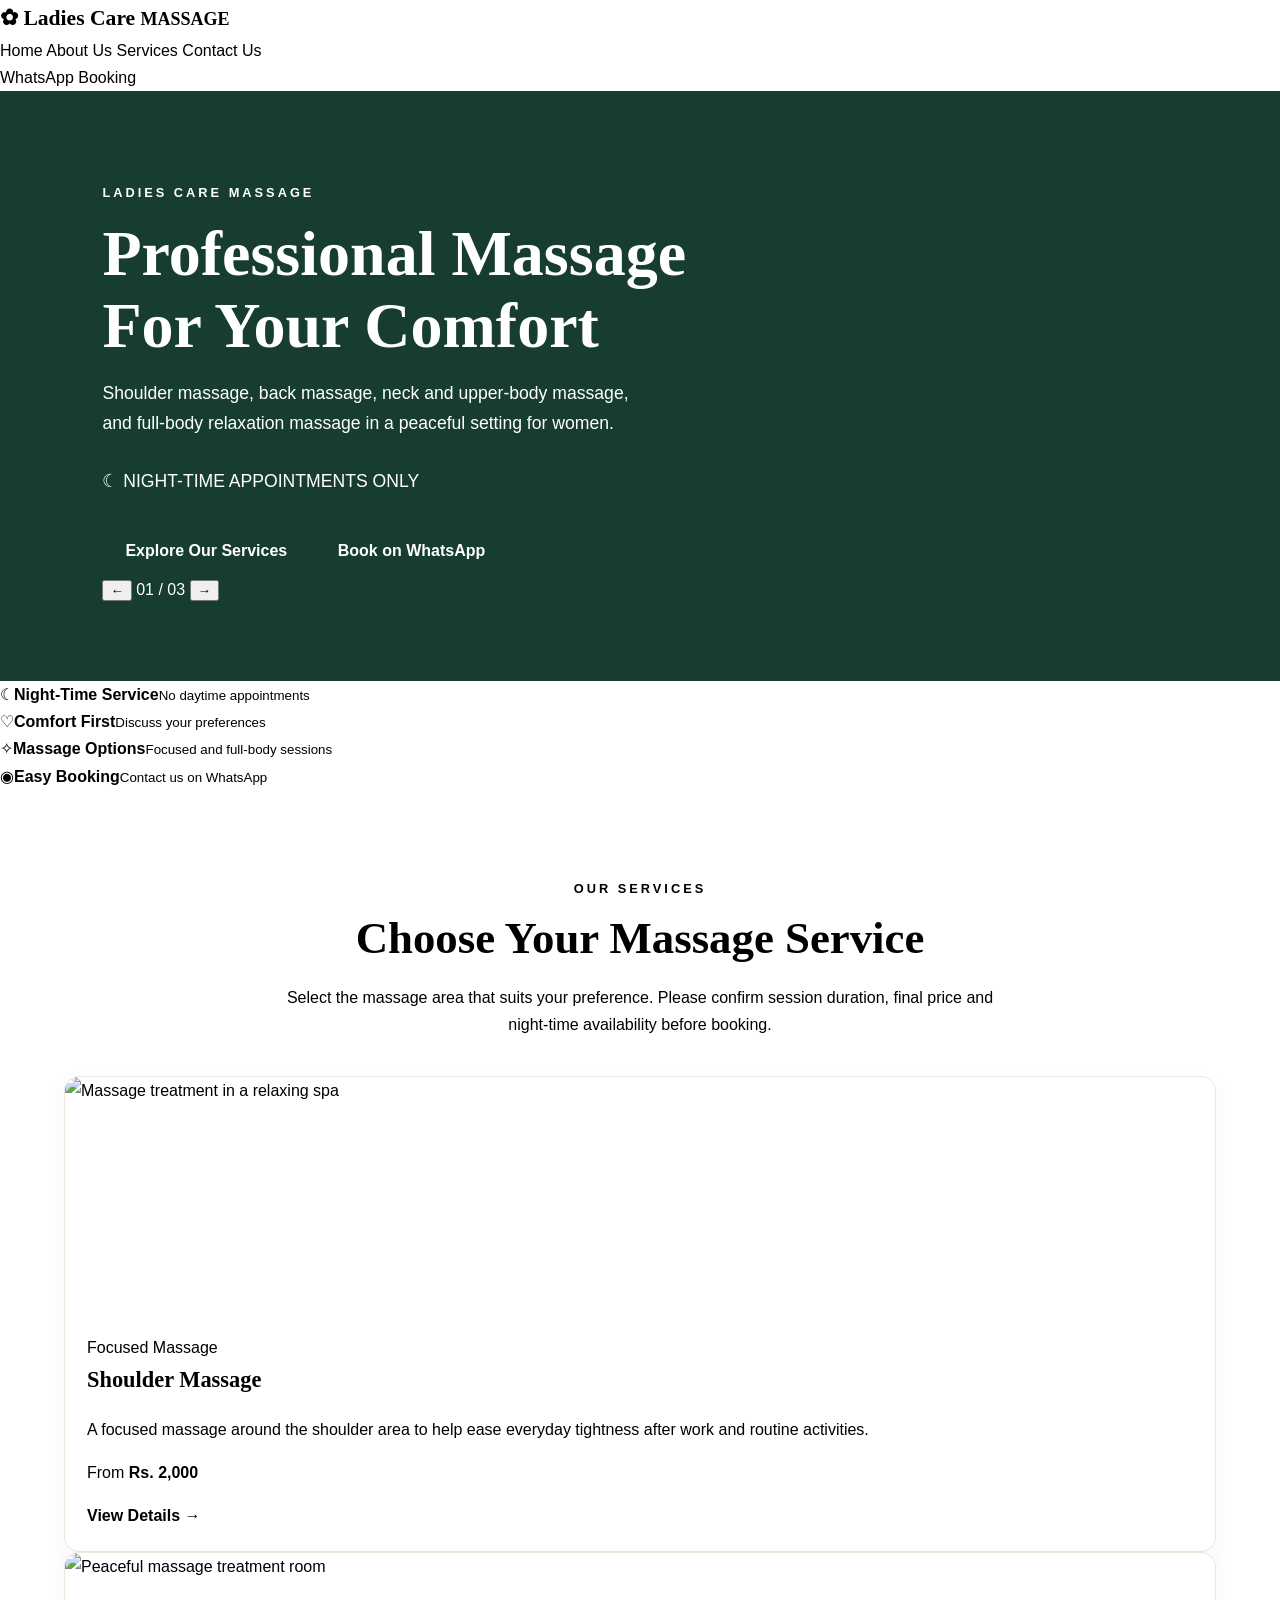
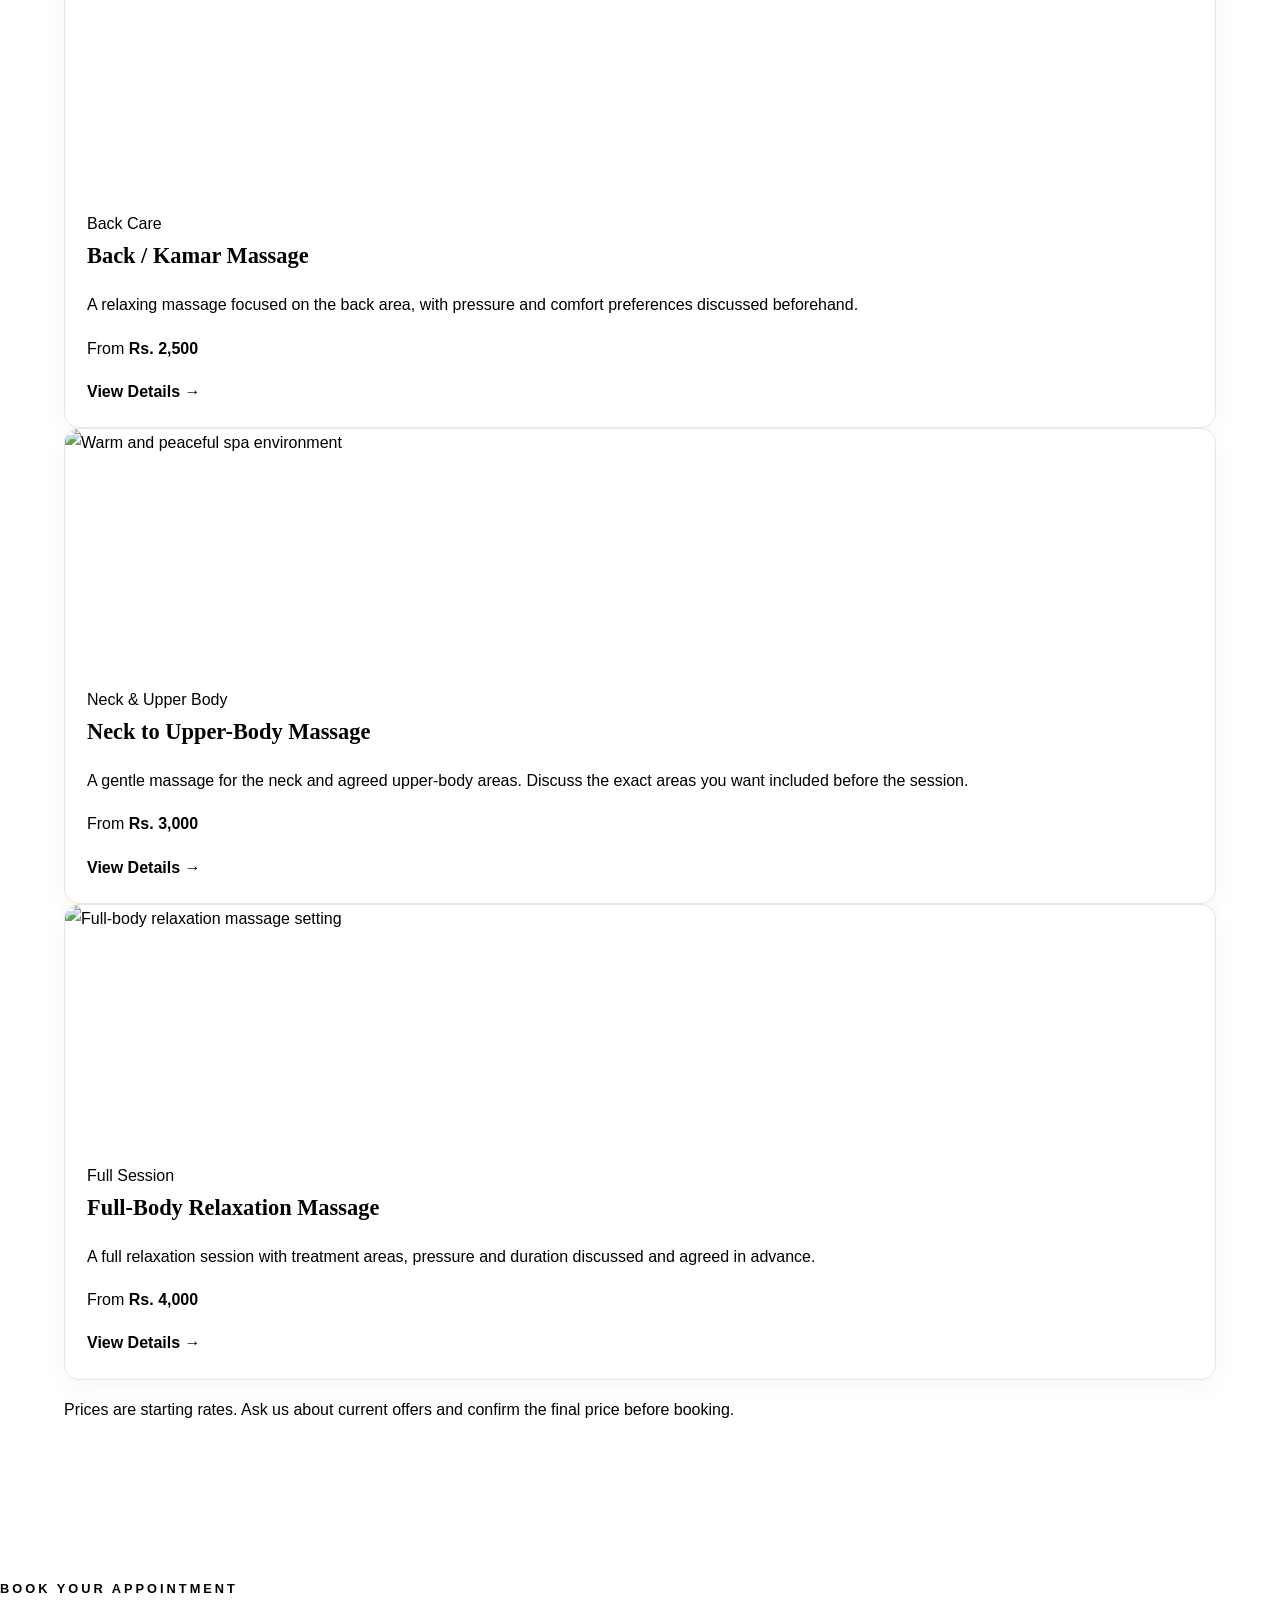
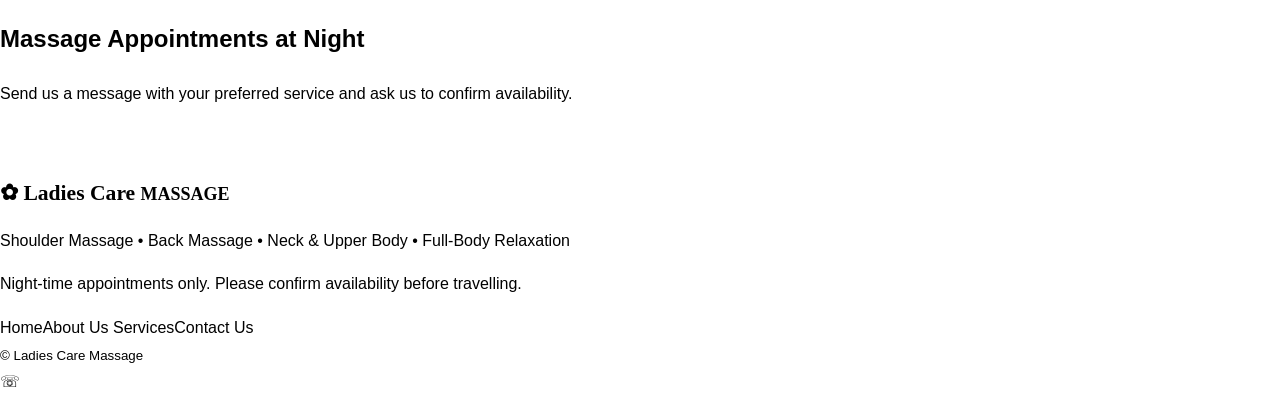
==== commit e008d5f6: "Update index.html" ====
--- a/index.html
+++ b/index.html
@@ -1,169 +1,145 @@
-```html
+
 <!DOCTYPE html>
 <html lang="en">
 <head>
   <meta charset="UTF-8">
   <meta name="viewport" content="width=device-width, initial-scale=1.0">
-
-  <title>Ladies Care Massage | Relaxation & Wellness</title>
-
-  <meta name="description" content="Discover Ladies Care Massage, explore relaxation and wellness services, and contact us to enquire about appointments.">
-
-  <meta name="keywords" content="Ladies Care Massage, massage services, relaxation massage, wellness massage">
-
+  <meta name="description" content="Shoulder massage, back massage, neck and upper-body massage, and full-body relaxation massage for women. Night-time appointments only.">
+  <title>Ladies Care Massage | Home</title>
   <link rel="stylesheet" href="style.css">
 </head>
-
 <body>
 
-<header class="site-header">
-  <a href="index.html" class="logo">Ladies Care <span>Massage</span></a>
-
+<header class="header">
+  <a class="logo" href="index.html">✿ Ladies Care <small>MASSAGE</small></a>
   <button class="menu-toggle" aria-label="Toggle navigation">☰</button>
-
-  <nav class="nav-links">
-    <a href="index.html" class="active">Home</a>
+  <nav class="nav">
+    <a class="active" href="index.html">Home</a>
     <a href="about.html">About Us</a>
     <a href="services.html">Services</a>
     <a href="contact.html">Contact Us</a>
   </nav>
+  <a class="header-btn" href="https://wa.me/923061086161" target="_blank">WhatsApp Booking</a>
 </header>
 
 <main>
+<section class="hero">
+  <div class="hero-slide active" style="background-image:url('https://images.unsplash.com/photo-1544161515-4ab6ce6db874?auto=format&fit=crop&w=1800&q=85')"></div>
+  <div class="hero-slide" style="background-image:url('https://images.unsplash.com/photo-1600334089648-b0d9d3028eb2?auto=format&fit=crop&w=1800&q=85')"></div>
+  <div class="hero-slide" style="background-image:url('https://images.unsplash.com/photo-1540555700478-4be289fbecef?auto=format&fit=crop&w=1800&q=85')"></div>
+  <div class="hero-overlay"></div>
 
-<section class="hero slider">
+  <div class="hero-content">
+    <p class="eyebrow">LADIES CARE MASSAGE</p>
+    <h1>Professional Massage<br><span>For Your Comfort</span></h1>
+    <p class="hero-text">
+      Shoulder massage, back massage, neck and upper-body massage,
+      and full-body relaxation massage in a peaceful setting for women.
+    </p>
+    <p class="night-notice">☾ NIGHT-TIME APPOINTMENTS ONLY</p>
+    <div class="hero-buttons">
+      <a class="btn gold" href="services.html">Explore Our Services</a>
+      <a class="btn outline" target="_blank"
+         href="https://wa.me/923061086161?text=Assalam-o-Alaikum%2C%20I%20want%20to%20ask%20about%20night-time%20massage%20appointments.">
+         Book on WhatsApp
+      </a>
+    </div>
+    <div class="slider-controls">
+      <button id="prevSlide" aria-label="Previous image">←</button>
+      <span id="slideNumber">01 / 03</span>
+      <button id="nextSlide" aria-label="Next image">→</button>
+    </div>
+  </div>
+</section>
 
-  <div class="slide active"
-       style="background-image:url('https://images.unsplash.com/photo-1540555700478-4be289fbecef?auto=format&fit=crop&w=1800&q=85')">
+<section class="features">
+  <div><span>☾</span><strong>Night-Time Service</strong><small>No daytime appointments</small></div>
+  <div><span>♡</span><strong>Comfort First</strong><small>Discuss your preferences</small></div>
+  <div><span>✧</span><strong>Massage Options</strong><small>Focused and full-body sessions</small></div>
+  <div><span>◉</span><strong>Easy Booking</strong><small>Contact us on WhatsApp</small></div>
+</section>
+
+<section class="section light">
+  <div class="section-heading">
+    <p class="eyebrow dark">OUR SERVICES</p>
+    <h2>Choose Your Massage Service</h2>
+    <p>Select the massage area that suits your preference. Please confirm session duration, final price and night-time availability before booking.</p>
   </div>
 
-  <div class="slide"
-       style="background-image:url('https://images.unsplash.com/photo-1519823551278-64ac92734fb1?auto=format&fit=crop&w=1800&q=85')">
-  </div>
-
-  <div class="slide"
-       style="background-image:url('https://images.unsplash.com/photo-1544161515-4ab6ce6db874?auto=format&fit=crop&w=1800&q=85')">
-  </div>
-
-  <div class="hero-content">
-    <p class="eyebrow">RELAX • RECHARGE • REJUVENATE</p>
-
-    <h1>Your Comfort and Relaxation Matter</h1>
-
-    <p>
-      Explore massage and wellness services in a calm,
-      welcoming environment designed around your comfort.
-    </p>
-
-    <a href="services.html" class="btn">Explore Our Services</a>
-    <a href="contact.html" class="btn btn-outline">Contact Us</a>
-  </div>
-
-  <button class="slider-arrow prev" aria-label="Previous image">❮</button>
-  <button class="slider-arrow next" aria-label="Next image">❯</button>
-
-  <div class="slider-dots">
-    <button class="dot active" aria-label="Show image 1"></button>
-    <button class="dot" aria-label="Show image 2"></button>
-    <button class="dot" aria-label="Show image 3"></button>
-  </div>
-
-</section>
-
-<section class="intro section">
-  <div class="section-heading">
-    <p class="eyebrow">WELCOME TO LADIES CARE</p>
-    <h2>Make Time for Yourself</h2>
-    <p>
-      Discover our massage and wellness services and find
-      an option that suits your personal preferences.
-    </p>
-  </div>
-
-  <div class="service-grid">
-
+  <div class="services-grid">
     <article class="service-card">
-      <img
-        src="https://images.unsplash.com/photo-1519823551278-64ac92734fb1?auto=format&fit=crop&w=900&q=85"
-        alt="Relaxing massage therapy setting"
-        loading="lazy">
-
+      <img src="https://images.unsplash.com/photo-1544161515-4ab6ce6db874?auto=format&fit=crop&w=900&q=85" alt="Massage treatment in a relaxing spa">
       <div class="card-content">
-        <h3>Relaxation Massage</h3>
-        <p>Take a break and enjoy a calming wellness experience.</p>
-        <a href="services.html">Learn More →</a>
+        <span class="tag">Focused Massage</span>
+        <h3>Shoulder Massage</h3>
+        <p>A focused massage around the shoulder area to help ease everyday tightness after work and routine activities.</p>
+        <p class="price">From <strong>Rs. 2,000</strong></p>
+        <a class="text-link" href="services.html#shoulder">View Details →</a>
       </div>
     </article>
 
     <article class="service-card">
-      <img
-        src="https://images.unsplash.com/photo-1544161515-4ab6ce6db874?auto=format&fit=crop&w=900&q=85"
-        alt="Professional massage treatment room"
-        loading="lazy">
-
+      <img src="https://images.unsplash.com/photo-1600334089648-b0d9d3028eb2?auto=format&fit=crop&w=900&q=85" alt="Peaceful massage treatment room">
       <div class="card-content">
-        <h3>Back &amp; Shoulder Massage</h3>
-        <p>Explore focused massage care for common areas of tension.</p>
-        <a href="services.html">Learn More →</a>
+        <span class="tag">Back Care</span>
+        <h3>Back / Kamar Massage</h3>
+        <p>A relaxing massage focused on the back area, with pressure and comfort preferences discussed beforehand.</p>
+        <p class="price">From <strong>Rs. 2,500</strong></p>
+        <a class="text-link" href="services.html#back">View Details →</a>
       </div>
     </article>
 
     <article class="service-card">
-      <img
-        src="https://images.unsplash.com/photo-1600334129128-685c5582fd35?auto=format&fit=crop&w=900&q=85"
-        alt="Peaceful spa and wellness interior"
-        loading="lazy">
-
+      <img src="https://images.unsplash.com/photo-1540555700478-4be289fbecef?auto=format&fit=crop&w=900&q=85" alt="Warm and peaceful spa environment">
       <div class="card-content">
-        <h3>Personalized Sessions</h3>
-        <p>Contact us to ask about available services and appointments.</p>
-        <a href="services.html">Learn More →</a>
+        <span class="tag">Neck & Upper Body</span>
+        <h3>Neck to Upper-Body Massage</h3>
+        <p>A gentle massage for the neck and agreed upper-body areas. Discuss the exact areas you want included before the session.</p>
+        <p class="price">From <strong>Rs. 3,000</strong></p>
+        <a class="text-link" href="services.html#upper-body">View Details →</a>
       </div>
     </article>
 
+    <article class="service-card">
+      <img src="https://images.unsplash.com/photo-1519823551278-64ac92734fb1?auto=format&fit=crop&w=900&q=85" alt="Full-body relaxation massage setting">
+      <div class="card-content">
+        <span class="tag">Full Session</span>
+        <h3>Full-Body Relaxation Massage</h3>
+        <p>A full relaxation session with treatment areas, pressure and duration discussed and agreed in advance.</p>
+        <p class="price">From <strong>Rs. 4,000</strong></p>
+        <a class="text-link" href="services.html#full-body">View Details →</a>
+      </div>
+    </article>
   </div>
+
+  <p class="disclaimer">Prices are starting rates. Ask us about current offers and confirm the final price before booking.</p>
+  <div class="center"><a class="btn green" href="services.html">See All Services</a></div>
 </section>
 
-<section class="about-preview section">
+<section class="callout">
   <div>
-    <p class="eyebrow">ABOUT OUR APPROACH</p>
-    <h2>A Calm and Welcoming Experience</h2>
-
-    <p>
-      At Ladies Care Massage, we want visitors to feel comfortable
-      exploring our services and asking questions before booking.
-    </p>
-
-    <a href="about.html" class="btn">Learn About Us</a>
+    <p class="eyebrow">BOOK YOUR APPOINTMENT</p>
+    <h2>Massage Appointments at Night</h2>
+    <p>Send us a message with your preferred service and ask us to confirm availability.</p>
   </div>
-
-  <img
-    src="https://images.unsplash.com/photo-1600334089648-b0d9d3028eb2?auto=format&fit=crop&w=1000&q=85"
-    alt="Relaxing spa interior"
-    loading="lazy">
+  <a class="btn gold" target="_blank"
+     href="https://wa.me/923061086161?text=Assalam-o-Alaikum%2C%20please%20share%20massage%20prices%20and%20night-time%20availability.">Chat on WhatsApp</a>
 </section>
-
-<section class="booking-banner">
-  <h2>Ready to Enquire About an Appointment?</h2>
-  <p>Contact us to learn more about our services.</p>
-  <a href="contact.html" class="btn">Contact Us Today</a>
-</section>
-
 </main>
 
-<footer class="site-footer">
-  <p>© 2026 Ladies Care Massage. All rights reserved.</p>
-
-  <div>
-    <a href="index.html">Home</a>
-    <a href="about.html">About Us</a>
-    <a href="services.html">Services</a>
-    <a href="contact.html">Contact Us</a>
+<footer class="footer">
+  <a class="logo" href="index.html">✿ Ladies Care <small>MASSAGE</small></a>
+  <p>Shoulder Massage • Back Massage • Neck & Upper Body • Full-Body Relaxation</p>
+  <p>Night-time appointments only. Please confirm availability before travelling.</p>
+  <div class="footer-links">
+    <a href="index.html">Home</a><a href="about.html">About Us</a>
+    <a href="services.html">Services</a><a href="contact.html">Contact Us</a>
   </div>
+  <small>© <span class="year"></span> Ladies Care Massage</small>
 </footer>
 
+<a class="whatsapp-float" target="_blank" aria-label="WhatsApp"
+   href="https://wa.me/923061086161">☏</a>
 <script src="script.js"></script>
-
 </body>
 </html>
-```
--- a/style.css
+++ b/style.css
@@ -1,549 +1,615 @@
-*{
-margin:0;
-padding:0;
-box-sizing:border-box;
-font-family:'Arial',sans-serif;
-}
-
-
-body{
-
-background:#fff8f1;
-color:#333;
-
-}
-
-
-/* HEADER */
-
-
-header{
-
-height:100px;
-background:#8b5e3c;
-display:flex;
-align-items:center;
-justify-content:space-between;
-padding:0 8%;
-position:sticky;
-top:0;
-z-index:999;
-box-shadow:0 5px 20px rgba(0,0,0,.25);
-
-}
-
-
-
-.brand{
-
-display:flex;
-align-items:center;
-gap:15px;
-color:white;
-
-}
-
-
-
-.logo{
-
-width:60px;
-height:60px;
-border-radius:50%;
-background:#d4a373;
-display:flex;
-align-items:center;
-justify-content:center;
-font-size:35px;
-color:white;
-
-}
-
-
-
-.brand h2{
-
-font-size:28px;
-
-}
-
-
-.brand p{
-
-font-size:13px;
-color:#ffe2bd;
-
-}
-
-
-
-nav a{
-
-color:white;
-text-decoration:none;
-margin:0 12px;
-font-size:16px;
-transition:.3s;
-
-}
-
-
-
-nav a:hover{
-
-color:#ffd7a8;
-
-}
-
-
-
-.book-btn{
-
-background:#d4a373;
-color:white;
-padding:15px 28px;
-border-radius:30px;
-text-decoration:none;
-font-weight:bold;
-transition:.3s;
-
-}
-
-
-.book-btn:hover{
-
-background:white;
-color:#8b5e3c;
-
-}
-
-
-
-/* HERO SLIDER */
-
-
-.hero-slider{
-
-height:720px;
-position:relative;
-overflow:hidden;
-
-}
-
-
-
-.slide{
-
-position:absolute;
-inset:0;
-background-size:cover;
-background-position:center;
-
-opacity:0;
-
-transition:opacity 1.5s ease;
-
-}
-
-
-
-.slide.active{
-
-opacity:1;
-
-}
-
-
-
-.slide::before{
-
-content:"";
-position:absolute;
-inset:0;
-background:rgba(0,0,0,.45);
-
-}
-
-
-
-.hero-content{
-
-position:absolute;
-top:50%;
-left:8%;
-transform:translateY(-50%);
-max-width:650px;
-color:white;
-z-index:2;
-animation:textMove 1s;
-
-}
-
-
-
-.hero-content h1{
-
-font-size:55px;
-line-height:1.2;
-margin-bottom:25px;
-
-}
-
-
-
-.hero-content p{
-
-font-size:20px;
-line-height:1.6;
-margin-bottom:35px;
-
-}
-
-
-
-.main-btn{
-
-background:#d4a373;
-padding:15px 35px;
-border-radius:30px;
-color:white;
-text-decoration:none;
-
-}
-
-
-
-@keyframes textMove{
-
-from{
-
-opacity:0;
-transform:translateY(-30%);
-
-}
-
-to{
-
-opacity:1;
-transform:translateY(-50%);
-
-}
-
-}
-
-
-
-
-/* SECTION */
-
-
-section{
-
-padding:80px 8%;
-
-}
-
-
-
-.section-title{
-
-text-align:center;
-font-size:40px;
-color:#8b5e3c;
-margin-bottom:45px;
-
-}
-
-
-
-
-/* ABOUT */
-
-
-.about{
-
-background:#f6e7d7;
-text-align:center;
-
-}
-
-
-.about h2{
-
-font-size:40px;
-color:#8b5e3c;
-margin-bottom:20px;
-
-}
-
-
-.about p{
-
-max-width:850px;
-margin:auto;
-font-size:20px;
-line-height:1.8;
-
-}
-
-
-
-
-
-/* SERVICES */
-
-
-.service-grid{
-
-display:grid;
-grid-template-columns:repeat(5,1fr);
-gap:20px;
-
-}
-
-
-
-.service-card{
-
-background:white;
-border-radius:20px;
-overflow:hidden;
-box-shadow:0 8px 25px #ddd;
-transition:.4s;
-
-}
-
-
-
-.service-card:hover{
-
-transform:translateY(-12px);
-
-}
-
-
-
-.service-card img{
-
-width:100%;
-height:240px;
-object-fit:cover;
-
-}
-
-
-
-.service-card h3{
-
-padding:18px;
-font-size:22px;
-color:#8b5e3c;
-
-}
-
-
-
-.service-card p{
-
-padding:0 18px 15px;
-line-height:1.5;
-
-}
-
-
-
-.service-card a{
-
-padding:0 18px 25px;
-display:block;
-color:#8b5e3c;
-font-weight:bold;
-
-}
-
-
-
-
-/* BENEFITS */
-
-
-.benefit-grid{
-
-display:grid;
-grid-template-columns:repeat(4,1fr);
-gap:20px;
-
-}
-
-
-
-.benefit-grid div{
-
-background:white;
-padding:35px;
-text-align:center;
-border-radius:15px;
-box-shadow:0 5px 20px #ddd;
-font-size:18px;
-
-}
-
-
-
-
-/* GALLERY */
-
-
-.gallery{
-
-display:grid;
-grid-template-columns:repeat(3,1fr);
-gap:25px;
-
-}
-
-
-
-.gallery img{
-
-width:100%;
-height:300px;
-object-fit:cover;
-border-radius:20px;
-transition:.4s;
-
-}
-
-
-
-.gallery img:hover{
-
-transform:scale(1.05);
-
-}
-
-
-
-
-/* REVIEWS */
-
-
-.review-box{
-
-background:white;
-padding:40px;
-border-radius:20px;
-text-align:center;
-font-size:20px;
-box-shadow:0 5px 20px #ddd;
-
-}
-
-
-
-
-/* FOOTER */
-
-
-footer{
-
-background:#4b2d1b;
-color:white;
-padding:60px 8%;
-display:grid;
-grid-template-columns:repeat(3,1fr);
-gap:40px;
-
-}
-
-
-
-footer h3{
-
-color:#ffd7a8;
-margin-bottom:15px;
-
-}
-
-
-footer p{
-
-line-height:1.8;
-
-}
-
-
-
-
-/* MOBILE */
-
-
-@media(max-width:1000px){
-
-
-header{
-
-flex-direction:column;
-height:auto;
-padding:20px;
-
-}
-
-
-nav{
-
-margin:20px 0;
-
-}
-
-
-.service-grid{
-
-grid-template-columns:repeat(2,1fr);
-
-}
-
-
-.benefit-grid{
-
-grid-template-columns:repeat(2,1fr);
-
-}
-
-
-}
-
-
-
-
-@media(max-width:600px){
-
-
-.hero-slider{
-
-height:600px;
-
-}
-
-
-
-.hero-content h1{
-
-font-size:35px;
-
-}
-
-
-
-.service-grid,
-.benefit-grid,
-.gallery,
-footer{
-
-grid-template-columns:1fr;
-
-}
-
-
-
-}
+```css
+:root {
+  --green: #123f31;
+  --green-light: #245b45;
+  --cream: #faf7f0;
+  --gold: #c99a4a;
+  --text: #24342d;
+  --muted: #68756d;
+  --white: #ffffff;
+}
+
+* {
+  box-sizing: border-box;
+}
+
+html {
+  scroll-behavior: smooth;
+}
+
+body {
+  margin: 0;
+  font-family: Arial, Helvetica, sans-serif;
+  color: var(--text);
+  background: var(--cream);
+  line-height: 1.7;
+}
+
+img {
+  display: block;
+  max-width: 100%;
+}
+
+a {
+  text-decoration: none;
+  color: inherit;
+}
+
+.site-header {
+  min-height: 82px;
+  padding: 15px 5%;
+  display: flex;
+  justify-content: space-between;
+  align-items: center;
+  gap: 20px;
+  background: var(--cream);
+  position: sticky;
+  top: 0;
+  z-index: 100;
+  box-shadow: 0 2px 15px #0000000a;
+}
+
+.logo {
+  color: var(--green);
+  font-family: Georgia, serif;
+  font-weight: bold;
+  font-size: 1.35rem;
+}
+
+.logo span {
+  display: block;
+  text-transform: uppercase;
+  letter-spacing: 4px;
+  font-size: .72rem;
+  text-align: center;
+}
+
+.nav-links {
+  display: flex;
+  gap: 25px;
+}
+
+.nav-links a {
+  font-weight: 600;
+  transition: color .3s;
+}
+
+.nav-links a:hover,
+.nav-links a.active {
+  color: var(--gold);
+}
+
+.menu-toggle {
+  display: none;
+  background: none;
+  border: 0;
+  font-size: 1.7rem;
+  color: var(--green);
+  cursor: pointer;
+}
+
+.btn {
+  display: inline-block;
+  background: var(--green);
+  color: white;
+  padding: 12px 23px;
+  border: 1px solid var(--green);
+  border-radius: 30px;
+  font-weight: bold;
+  cursor: pointer;
+  transition: .3s;
+}
+
+.btn:hover {
+  background: var(--green-light);
+  transform: translateY(-3px);
+}
+
+.btn-outline {
+  background: transparent;
+  border-color: white;
+  margin-left: 8px;
+}
+
+.btn-outline:hover {
+  background: white;
+  color: var(--green);
+}
+
+/* HOME PAGE SLIDER */
+
+.hero {
+  min-height: 590px;
+  position: relative;
+  overflow: hidden;
+  display: flex;
+  align-items: center;
+  color: white;
+  background: #173d2e;
+}
+
+.slide {
+  position: absolute;
+  inset: 0;
+  background-size: cover;
+  background-position: center;
+  opacity: 0;
+  transition: opacity 1s ease;
+}
+
+.slide::after {
+  content: "";
+  position: absolute;
+  inset: 0;
+  background: linear-gradient(
+    90deg,
+    rgba(9, 37, 27, .90),
+    rgba(9, 37, 27, .58),
+    rgba(9, 37, 27, .12)
+  );
+}
+
+.slide.active {
+  opacity: 1;
+}
+
+.hero-content {
+  width: min(650px, 90%);
+  margin-left: 8%;
+  position: relative;
+  z-index: 2;
+  padding: 65px 0;
+  animation: fadeUp .8s ease;
+}
+
+.eyebrow {
+  color: var(--gold);
+  font-size: .8rem;
+  font-weight: bold;
+  letter-spacing: 3px;
+  text-transform: uppercase;
+}
+
+.hero h1,
+.page-banner h1 {
+  font-family: Georgia, serif;
+  font-size: clamp(2.5rem, 5vw, 4.5rem);
+  line-height: 1.12;
+  margin: 15px 0;
+}
+
+.hero-content > p:not(.eyebrow) {
+  max-width: 550px;
+  font-size: 1.1rem;
+  margin-bottom: 28px;
+}
+
+.slider-arrow {
+  position: absolute;
+  z-index: 5;
+  top: 50%;
+  transform: translateY(-50%);
+  border: 1px solid #ffffff90;
+  background: #123f31b8;
+  color: white;
+  width: 44px;
+  height: 44px;
+  border-radius: 50%;
+  cursor: pointer;
+}
+
+.slider-arrow.prev {
+  left: 18px;
+}
+
+.slider-arrow.next {
+  right: 18px;
+}
+
+.slider-dots {
+  position: absolute;
+  z-index: 5;
+  bottom: 25px;
+  left: 50%;
+  transform: translateX(-50%);
+  display: flex;
+  gap: 10px;
+}
+
+.dot {
+  width: 11px;
+  height: 11px;
+  padding: 0;
+  border: 1px solid white;
+  border-radius: 50%;
+  background: transparent;
+  cursor: pointer;
+}
+
+.dot.active {
+  background: var(--gold);
+}
+
+/* SECTIONS */
+
+.section {
+  padding: 75px 5%;
+}
+
+.section-heading {
+  max-width: 720px;
+  text-align: center;
+  margin: 0 auto 38px;
+}
+
+.section h2,
+.about-preview h2,
+.contact-info h2 {
+  color: var(--green);
+  font-family: Georgia, serif;
+  font-size: clamp(2rem, 3.5vw, 3rem);
+  line-height: 1.2;
+  margin: 10px 0 18px;
+}
+
+.section-heading > p:last-child,
+.about-preview p,
+.contact-info > p {
+  color: var(--muted);
+}
+
+/* SERVICE CARDS */
+
+.service-grid {
+  display: grid;
+  grid-template-columns: repeat(3, minmax(0, 1fr));
+  gap: 25px;
+}
+
+.service-card {
+  overflow: hidden;
+  background: white;
+  border: 1px solid #eee6da;
+  border-radius: 15px;
+  box-shadow: 0 8px 25px #173d2e0b;
+  transition: transform .3s, box-shadow .3s;
+}
+
+.service-card:hover {
+  transform: translateY(-7px);
+  box-shadow: 0 16px 35px #173d2e18;
+}
+
+.service-card img {
+  width: 100%;
+  height: 235px;
+  object-fit: cover;
+  transition: transform .5s;
+}
+
+.service-card:hover img {
+  transform: scale(1.04);
+}
+
+.card-content {
+  padding: 22px;
+}
+
+.card-content h3 {
+  font-family: Georgia, serif;
+  font-size: 1.4rem;
+  color: var(--green);
+  margin: 0 0 10px;
+}
+
+.card-content p {
+  color: var(--muted);
+}
+
+.card-content a,
+.service-link {
+  color: var(--green);
+  font-weight: bold;
+  border-bottom: 1px solid var(--gold);
+}
+
+/* ABOUT PREVIEW */
+
+.about-preview {
+  padding: 75px 7%;
+  display: grid;
+  grid-template-columns: 1fr 1fr;
+  align-items: center;
+  gap: 55px;
+  background: #eef0e7;
+}
+
+.about-preview img {
+  width: 100%;
+  height: 420px;
+  object-fit: cover;
+  border-radius: 16px;
+}
+
+/* INNER PAGE BANNERS */
+
+.page-banner {
+  min-height: 320px;
+  padding: 65px 8%;
+  display: flex;
+  align-items: center;
+  color: white;
+  background-size: cover;
+  background-position: center;
+  position: relative;
+}
+
+.page-banner::before {
+  content: "";
+  position: absolute;
+  inset: 0;
+  background: linear-gradient(90deg, #0b3027e8, #0b302760);
+}
+
+.page-banner > div {
+  position: relative;
+  z-index: 1;
+  max-width: 700px;
+}
+
+.page-banner h1 {
+  font-size: clamp(2.5rem, 5vw, 4rem);
+}
+
+.page-banner p:not(.eyebrow) {
+  font-size: 1.05rem;
+}
+
+/* Change banner photos separately */
+
+.about-banner {
+  background-image: url("https://images.unsplash.com/photo-1600334089648-b0d9d3028eb2?auto=format&fit=crop&w=1600&q=85");
+}
+
+.services-banner {
+  background-image: url("https://images.unsplash.com/photo-1540555700478-4be289fbecef?auto=format&fit=crop&w=1600&q=85");
+}
+
+.contact-banner {
+  background-image: url("https://images.unsplash.com/photo-1600334129128-685c5582fd35?auto=format&fit=crop&w=1600&q=85");
+}
+
+/* CONTACT FORM */
+
+.contact-layout {
+  display: grid;
+  grid-template-columns: .9fr 1.1fr;
+  gap: 35px;
+  max-width: 1150px;
+  margin: auto;
+}
+
+.contact-info,
+.contact-form {
+  padding: 30px;
+  border-radius: 15px;
+  background: white;
+  border: 1px solid #eee6da;
+}
+
+.contact-detail {
+  border-bottom: 1px solid #eee6da;
+  padding: 15px 0;
+}
+
+.contact-detail strong {
+  color: var(--green);
+}
+
+.contact-image {
+  width: 100%;
+  height: 210px;
+  object-fit: cover;
+  border-radius: 10px;
+  margin-top: 20px;
+}
+
+.contact-form label {
+  display: block;
+  margin: 15px 0 6px;
+  font-weight: bold;
+}
+
+.contact-form input,
+.contact-form select,
+.contact-form textarea {
+  width: 100%;
+  padding: 13px;
+  border: 1px solid #d8ddd4;
+  border-radius: 8px;
+  background: white;
+  font: inherit;
+}
+
+.contact-form textarea {
+  min-height: 140px;
+  resize: vertical;
+}
+
+.contact-form button {
+  margin-top: 20px;
+}
+
+/* CALL TO ACTION & FOOTER */
+
+.booking-banner {
+  padding: 60px 5%;
+  text-align: center;
+  color: white;
+  background: var(--green);
+}
+
+.booking-banner h2 {
+  font-family: Georgia, serif;
+  font-size: clamp(2rem, 4vw, 3rem);
+}
+
+.booking-banner p {
+  margin-bottom: 25px;
+}
+
+.booking-banner .btn {
+  background: var(--gold);
+  border-color: var(--gold);
+}
+
+.site-footer {
+  padding: 30px 5%;
+  text-align: center;
+  background: #0b2b22;
+  color: white;
+}
+
+.site-footer div {
+  display: flex;
+  flex-wrap: wrap;
+  justify-content: center;
+  gap: 22px;
+}
+
+.site-footer a {
+  color: #dbe5dd;
+}
+
+.site-footer a:hover {
+  color: var(--gold);
+}
+
+/* ANIMATIONS */
+
+@keyframes fadeUp {
+  from {
+    opacity: 0;
+    transform: translateY(22px);
+  }
+  to {
+    opacity: 1;
+    transform: translateY(0);
+  }
+}
+
+@media (prefers-reduced-motion: reduce) {
+  *,
+  *::before,
+  *::after {
+    scroll-behavior: auto !important;
+    animation-duration: .01ms !important;
+    transition-duration: .01ms !important;
+  }
+}
+
+/* MOBILE RESPONSIVE */
+
+@media (max-width: 850px) {
+  .nav-links {
+    gap: 14px;
+  }
+
+  .service-grid {
+    grid-template-columns: repeat(2, minmax(0, 1fr));
+  }
+
+  .about-preview {
+    gap: 28px;
+  }
+}
+
+@media (max-width: 650px) {
+  .site-header {
+    min-height: 72px;
+  }
+
+  .menu-toggle {
+    display: block;
+  }
+
+  .nav-links {
+    display: none;
+    position: absolute;
+    top: 100%;
+    left: 0;
+    right: 0;
+    padding: 20px 5%;
+    background: var(--cream);
+    box-shadow: 0 12px 18px #00000012;
+    flex-direction: column;
+    gap: 18px;
+  }
+
+  .nav-links.open {
+    display: flex;
+  }
+
+  .hero {
+    min-height: 570px;
+  }
+
+  .hero-content {
+    margin-left: 7%;
+    padding: 55px 0;
+  }
+
+  .hero h1 {
+    font-size: 2.65rem;
+  }
+
+  .hero-content > p:not(.eyebrow) {
+    font-size: 1rem;
+  }
+
+  .btn-outline {
+    margin: 12px 0 0;
+  }
+
+  .section {
+    padding: 52px 5%;
+  }
+
+  .service-grid,
+  .about-preview,
+  .contact-layout {
+    grid-template-columns: 1fr;
+  }
+
+  .about-preview img {
+    height: 300px;
+  }
+
+  .service-card img {
+    height: 230px;
+  }
+
+  .page-banner {
+    min-height: 270px;
+    padding: 45px 6%;
+  }
+
+  .contact-info,
+  .contact-form {
+    padding: 22px;
+  }
+
+  .slider-arrow {
+    width: 35px;
+    height: 35px;
+  }
+
+  .slider-arrow.prev {
+    left: 8px;
+  }
+
+  .slider-arrow.next {
+    right: 8px;
+  }
+}
+```
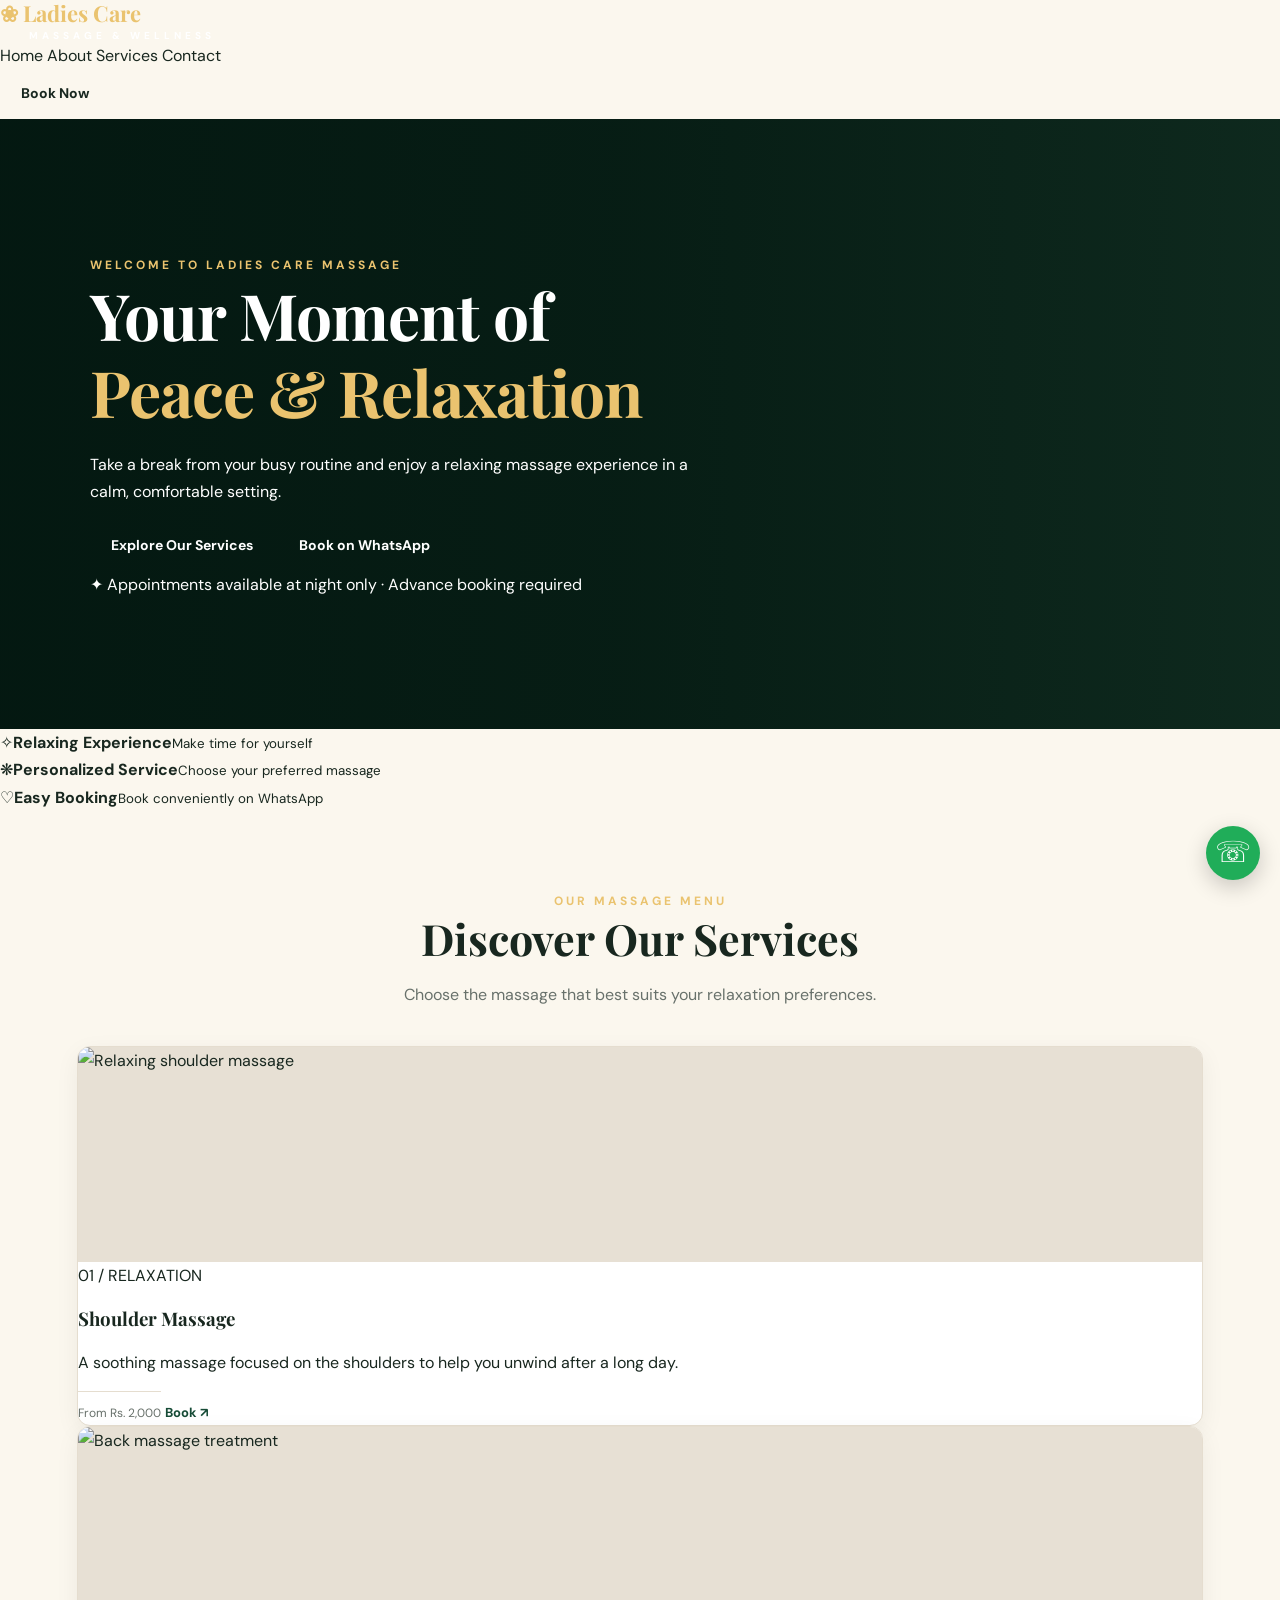
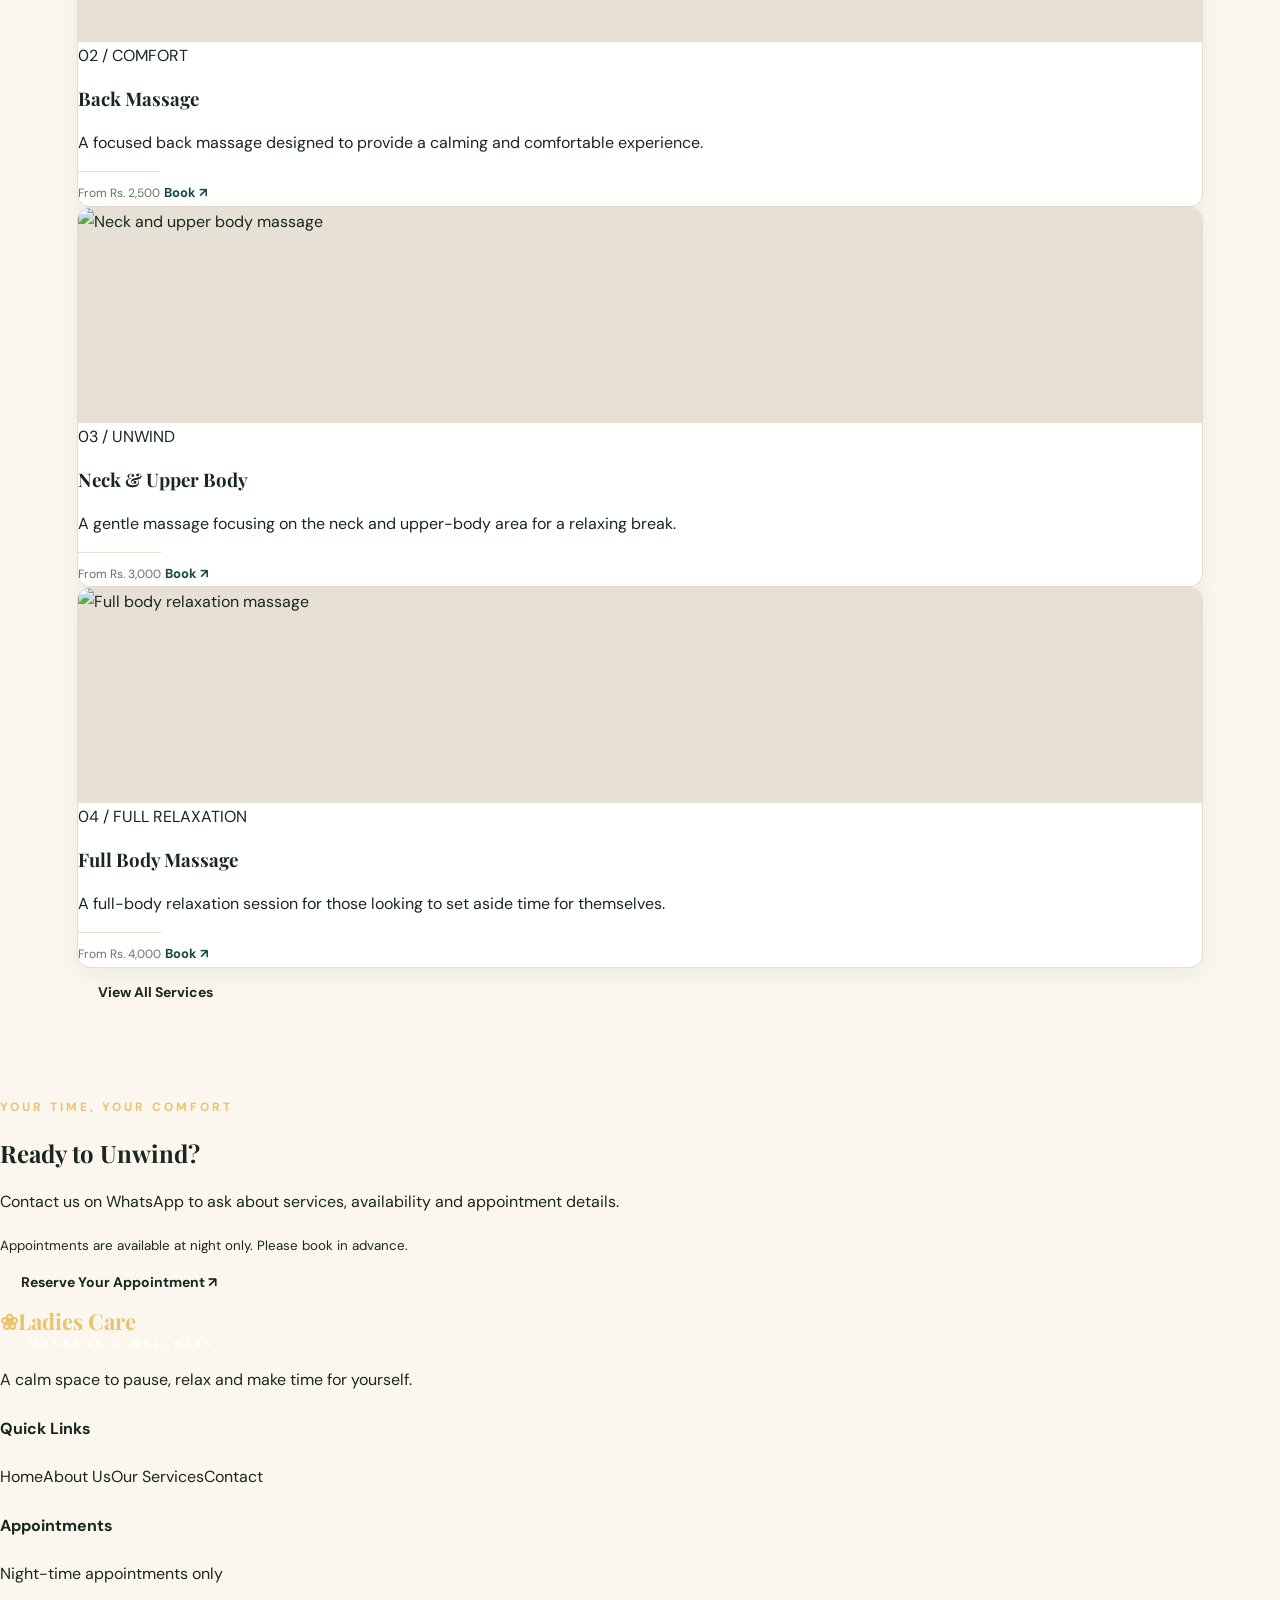
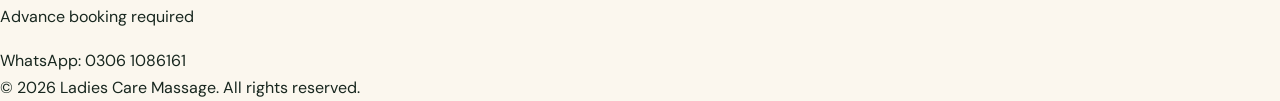
==== commit c05cfce1: "Update index.html" ====
--- a/index.html
+++ b/index.html
@@ -4,142 +4,149 @@
 <head>
   <meta charset="UTF-8">
   <meta name="viewport" content="width=device-width, initial-scale=1.0">
-  <meta name="description" content="Shoulder massage, back massage, neck and upper-body massage, and full-body relaxation massage for women. Night-time appointments only.">
-  <title>Ladies Care Massage | Home</title>
+  <meta name="description" content="Ladies Care Massage offers relaxing massage services with advance night-time appointments. Contact us on WhatsApp for booking and prices.">
+  <title>Ladies Care Massage | Relax, Refresh & Unwind</title>
   <link rel="stylesheet" href="style.css">
 </head>
 <body>
 
-<header class="header">
-  <a class="logo" href="index.html">✿ Ladies Care <small>MASSAGE</small></a>
-  <button class="menu-toggle" aria-label="Toggle navigation">☰</button>
-  <nav class="nav">
-    <a class="active" href="index.html">Home</a>
-    <a href="about.html">About Us</a>
-    <a href="services.html">Services</a>
-    <a href="contact.html">Contact Us</a>
-  </nav>
-  <a class="header-btn" href="https://wa.me/923061086161" target="_blank">WhatsApp Booking</a>
+<header class="site-header">
+  <div class="container nav-wrap">
+    <a class="logo" href="index.html">
+      <span class="logo-mark">❀</span>
+      <span>Ladies Care <small>MASSAGE & WELLNESS</small></span>
+    </a>
+
+    <nav class="nav-links">
+      <a class="active" href="index.html">Home</a>
+      <a href="about.html">About</a>
+      <a href="services.html">Services</a>
+      <a href="contact.html">Contact</a>
+    </nav>
+
+    <a class="btn btn-gold nav-cta"
+       href="https://wa.me/923061086161?text=Hello%2C%20I%20want%20to%20book%20a%20massage%20appointment.">
+       Book Now
+    </a>
+  </div>
 </header>
 
 <main>
-<section class="hero">
-  <div class="hero-slide active" style="background-image:url('https://images.unsplash.com/photo-1544161515-4ab6ce6db874?auto=format&fit=crop&w=1800&q=85')"></div>
-  <div class="hero-slide" style="background-image:url('https://images.unsplash.com/photo-1600334089648-b0d9d3028eb2?auto=format&fit=crop&w=1800&q=85')"></div>
-  <div class="hero-slide" style="background-image:url('https://images.unsplash.com/photo-1540555700478-4be289fbecef?auto=format&fit=crop&w=1800&q=85')"></div>
-  <div class="hero-overlay"></div>
+  <section class="hero">
+    <div class="hero-overlay"></div>
+    <div class="container hero-content">
+      <span class="eyebrow">WELCOME TO LADIES CARE MASSAGE</span>
+      <h1>Your Moment of<br><span>Peace & Relaxation</span></h1>
+      <p>Take a break from your busy routine and enjoy a relaxing massage experience in a calm, comfortable setting.</p>
+      <div class="hero-actions">
+        <a class="btn btn-gold" href="services.html">Explore Our Services</a>
+        <a class="btn btn-outline" href="https://wa.me/923061086161">Book on WhatsApp</a>
+      </div>
+      <div class="night-note">✦ Appointments available at night only · Advance booking required</div>
+    </div>
+  </section>
 
-  <div class="hero-content">
-    <p class="eyebrow">LADIES CARE MASSAGE</p>
-    <h1>Professional Massage<br><span>For Your Comfort</span></h1>
-    <p class="hero-text">
-      Shoulder massage, back massage, neck and upper-body massage,
-      and full-body relaxation massage in a peaceful setting for women.
-    </p>
-    <p class="night-notice">☾ NIGHT-TIME APPOINTMENTS ONLY</p>
-    <div class="hero-buttons">
-      <a class="btn gold" href="services.html">Explore Our Services</a>
-      <a class="btn outline" target="_blank"
-         href="https://wa.me/923061086161?text=Assalam-o-Alaikum%2C%20I%20want%20to%20ask%20about%20night-time%20massage%20appointments.">
-         Book on WhatsApp
-      </a>
+  <section class="trust-strip">
+    <div class="container trust-grid">
+      <div><span class="trust-icon">✧</span><strong>Relaxing Experience</strong><small>Make time for yourself</small></div>
+      <div><span class="trust-icon">❋</span><strong>Personalized Service</strong><small>Choose your preferred massage</small></div>
+      <div><span class="trust-icon">♡</span><strong>Easy Booking</strong><small>Book conveniently on WhatsApp</small></div>
     </div>
-    <div class="slider-controls">
-      <button id="prevSlide" aria-label="Previous image">←</button>
-      <span id="slideNumber">01 / 03</span>
-      <button id="nextSlide" aria-label="Next image">→</button>
+  </section>
+
+  <section class="section">
+    <div class="container">
+      <div class="section-heading">
+        <span class="eyebrow">OUR MASSAGE MENU</span>
+        <h2>Discover Our <span>Services</span></h2>
+        <p>Choose the massage that best suits your relaxation preferences.</p>
+      </div>
+
+      <div class="service-grid">
+        <article class="service-card">
+          <img src="https://images.unsplash.com/photo-1600334129128-685c5582fd35?auto=format&fit=crop&w=800&q=85" alt="Relaxing shoulder massage">
+          <div class="service-body">
+            <span class="service-number">01 / RELAXATION</span>
+            <h3>Shoulder Massage</h3>
+            <p>A soothing massage focused on the shoulders to help you unwind after a long day.</p>
+            <div class="service-bottom">
+              <span class="price">From Rs. 2,000</span>
+              <a class="text-link" href="https://wa.me/923061086161?text=Hello%2C%20I%20am%20interested%20in%20the%20Shoulder%20Massage.">Book ↗</a>
+            </div>
+          </div>
+        </article>
+
+        <article class="service-card">
+          <img src="https://images.unsplash.com/photo-1544161515-4ab6ce6db874?auto=format&fit=crop&w=800&q=85" alt="Back massage treatment">
+          <div class="service-body">
+            <span class="service-number">02 / COMFORT</span>
+            <h3>Back Massage</h3>
+            <p>A focused back massage designed to provide a calming and comfortable experience.</p>
+            <div class="service-bottom">
+              <span class="price">From Rs. 2,500</span>
+              <a class="text-link" href="https://wa.me/923061086161?text=Hello%2C%20I%20am%20interested%20in%20the%20Back%20Massage.">Book ↗</a>
+            </div>
+          </div>
+        </article>
+
+        <article class="service-card">
+          <img src="https://images.unsplash.com/photo-1519823551278-64ac92734fb1?auto=format&fit=crop&w=800&q=85" alt="Neck and upper body massage">
+          <div class="service-body">
+            <span class="service-number">03 / UNWIND</span>
+            <h3>Neck & Upper Body</h3>
+            <p>A gentle massage focusing on the neck and upper-body area for a relaxing break.</p>
+            <div class="service-bottom">
+              <span class="price">From Rs. 3,000</span>
+              <a class="text-link" href="https://wa.me/923061086161?text=Hello%2C%20I%20am%20interested%20in%20the%20Neck%20and%20Upper%20Body%20Massage.">Book ↗</a>
+            </div>
+          </div>
+        </article>
+
+        <article class="service-card">
+          <img src="https://images.unsplash.com/photo-1540555700478-4be289fbecef?auto=format&fit=crop&w=800&q=85" alt="Full body relaxation massage">
+          <div class="service-body">
+            <span class="service-number">04 / FULL RELAXATION</span>
+            <h3>Full Body Massage</h3>
+            <p>A full-body relaxation session for those looking to set aside time for themselves.</p>
+            <div class="service-bottom">
+              <span class="price">From Rs. 4,000</span>
+              <a class="text-link" href="https://wa.me/923061086161?text=Hello%2C%20I%20am%20interested%20in%20the%20Full%20Body%20Massage.">Book ↗</a>
+            </div>
+          </div>
+        </article>
+      </div>
+
+      <div class="center-action">
+        <a class="btn btn-green" href="services.html">View All Services</a>
+      </div>
     </div>
-  </div>
-</section>
+  </section>
 
-<section class="features">
-  <div><span>☾</span><strong>Night-Time Service</strong><small>No daytime appointments</small></div>
-  <div><span>♡</span><strong>Comfort First</strong><small>Discuss your preferences</small></div>
-  <div><span>✧</span><strong>Massage Options</strong><small>Focused and full-body sessions</small></div>
-  <div><span>◉</span><strong>Easy Booking</strong><small>Contact us on WhatsApp</small></div>
-</section>
-
-<section class="section light">
-  <div class="section-heading">
-    <p class="eyebrow dark">OUR SERVICES</p>
-    <h2>Choose Your Massage Service</h2>
-    <p>Select the massage area that suits your preference. Please confirm session duration, final price and night-time availability before booking.</p>
-  </div>
-
-  <div class="services-grid">
-    <article class="service-card">
-      <img src="https://images.unsplash.com/photo-1544161515-4ab6ce6db874?auto=format&fit=crop&w=900&q=85" alt="Massage treatment in a relaxing spa">
-      <div class="card-content">
-        <span class="tag">Focused Massage</span>
-        <h3>Shoulder Massage</h3>
-        <p>A focused massage around the shoulder area to help ease everyday tightness after work and routine activities.</p>
-        <p class="price">From <strong>Rs. 2,000</strong></p>
-        <a class="text-link" href="services.html#shoulder">View Details →</a>
+  <section class="booking-banner">
+    <div class="container booking-inner">
+      <div>
+        <span class="eyebrow">YOUR TIME, YOUR COMFORT</span>
+        <h2>Ready to Unwind?</h2>
+        <p>Contact us on WhatsApp to ask about services, availability and appointment details.</p>
+        <small>Appointments are available at night only. Please book in advance.</small>
       </div>
-    </article>
-
-    <article class="service-card">
-      <img src="https://images.unsplash.com/photo-1600334089648-b0d9d3028eb2?auto=format&fit=crop&w=900&q=85" alt="Peaceful massage treatment room">
-      <div class="card-content">
-        <span class="tag">Back Care</span>
-        <h3>Back / Kamar Massage</h3>
-        <p>A relaxing massage focused on the back area, with pressure and comfort preferences discussed beforehand.</p>
-        <p class="price">From <strong>Rs. 2,500</strong></p>
-        <a class="text-link" href="services.html#back">View Details →</a>
-      </div>
-    </article>
-
-    <article class="service-card">
-      <img src="https://images.unsplash.com/photo-1540555700478-4be289fbecef?auto=format&fit=crop&w=900&q=85" alt="Warm and peaceful spa environment">
-      <div class="card-content">
-        <span class="tag">Neck & Upper Body</span>
-        <h3>Neck to Upper-Body Massage</h3>
-        <p>A gentle massage for the neck and agreed upper-body areas. Discuss the exact areas you want included before the session.</p>
-        <p class="price">From <strong>Rs. 3,000</strong></p>
-        <a class="text-link" href="services.html#upper-body">View Details →</a>
-      </div>
-    </article>
-
-    <article class="service-card">
-      <img src="https://images.unsplash.com/photo-1519823551278-64ac92734fb1?auto=format&fit=crop&w=900&q=85" alt="Full-body relaxation massage setting">
-      <div class="card-content">
-        <span class="tag">Full Session</span>
-        <h3>Full-Body Relaxation Massage</h3>
-        <p>A full relaxation session with treatment areas, pressure and duration discussed and agreed in advance.</p>
-        <p class="price">From <strong>Rs. 4,000</strong></p>
-        <a class="text-link" href="services.html#full-body">View Details →</a>
-      </div>
-    </article>
-  </div>
-
-  <p class="disclaimer">Prices are starting rates. Ask us about current offers and confirm the final price before booking.</p>
-  <div class="center"><a class="btn green" href="services.html">See All Services</a></div>
-</section>
-
-<section class="callout">
-  <div>
-    <p class="eyebrow">BOOK YOUR APPOINTMENT</p>
-    <h2>Massage Appointments at Night</h2>
-    <p>Send us a message with your preferred service and ask us to confirm availability.</p>
-  </div>
-  <a class="btn gold" target="_blank"
-     href="https://wa.me/923061086161?text=Assalam-o-Alaikum%2C%20please%20share%20massage%20prices%20and%20night-time%20availability.">Chat on WhatsApp</a>
-</section>
+      <a class="btn btn-gold" href="https://wa.me/923061086161?text=Hello%2C%20please%20share%20your%20night-time%20appointment%20availability.">Reserve Your Appointment ↗</a>
+    </div>
+  </section>
 </main>
 
-<footer class="footer">
-  <a class="logo" href="index.html">✿ Ladies Care <small>MASSAGE</small></a>
-  <p>Shoulder Massage • Back Massage • Neck & Upper Body • Full-Body Relaxation</p>
-  <p>Night-time appointments only. Please confirm availability before travelling.</p>
-  <div class="footer-links">
-    <a href="index.html">Home</a><a href="about.html">About Us</a>
-    <a href="services.html">Services</a><a href="contact.html">Contact Us</a>
+<footer class="site-footer">
+  <div class="container footer-grid">
+    <div>
+      <a class="logo footer-logo" href="index.html"><span class="logo-mark">❀</span><span>Ladies Care <small>MASSAGE & WELLNESS</small></span></a>
+      <p class="footer-about">A calm space to pause, relax and make time for yourself.</p>
+    </div>
+    <div><h4>Quick Links</h4><a href="index.html">Home</a><a href="about.html">About Us</a><a href="services.html">Our Services</a><a href="contact.html">Contact</a></div>
+    <div><h4>Appointments</h4><p>Night-time appointments only</p><p>Advance booking required</p><a href="https://wa.me/923061086161">WhatsApp: 0306 1086161</a></div>
   </div>
-  <small>© <span class="year"></span> Ladies Care Massage</small>
+  <div class="footer-bottom"><div class="container">© 2026 Ladies Care Massage. All rights reserved.</div></div>
 </footer>
 
-<a class="whatsapp-float" target="_blank" aria-label="WhatsApp"
-   href="https://wa.me/923061086161">☏</a>
-<script src="script.js"></script>
+<a class="whatsapp-float" href="https://wa.me/923061086161" aria-label="Chat on WhatsApp">☏</a>
 </body>
 </html>
--- a/style.css
+++ b/style.css
@@ -1,615 +1,658 @@
-```css
+
+@import url('https://fonts.googleapis.com/css2?family=DM+Sans:wght@400;500;600;700&family=Playfair+Display:wght@500;600;700&display=swap');
+
 :root {
-  --green: #123f31;
-  --green-light: #245b45;
-  --cream: #faf7f0;
-  --gold: #c99a4a;
-  --text: #24342d;
-  --muted: #68756d;
+  --green: #082f22;
+  --green-light: #164b36;
+  --gold: #eac36f;
+  --cream: #fbf7ee;
+  --ink: #18271f;
+  --muted: #68716b;
+  --border: #e5ddcf;
   --white: #ffffff;
 }
 
-* {
-  box-sizing: border-box;
-}
-
-html {
-  scroll-behavior: smooth;
-}
+* { box-sizing: border-box; }
+
+html { scroll-behavior: smooth; }
 
 body {
   margin: 0;
-  font-family: Arial, Helvetica, sans-serif;
-  color: var(--text);
   background: var(--cream);
+  color: var(--ink);
+  font-family: 'DM Sans', Arial, sans-serif;
   line-height: 1.7;
 }
 
-img {
+a { color: inherit; text-decoration: none; }
+
+img { display: block; max-width: 100%; }
+
+h1, h2, h3 {
+  font-family: 'Playfair Display', Georgia, serif;
+  line-height: 1.2;
+}
+
+.header {
+  display: flex;
+  align-items: center;
+  justify-content: space-between;
+  gap: 22px;
+  padding: 17px 5%;
+  background: var(--green);
+  color: white;
+  border-bottom: 1px solid #a88b4b;
+  position: relative;
+  z-index: 10;
+}
+
+.logo {
+  font-family: 'Playfair Display', Georgia, serif;
+  font-size: 22px;
+  font-weight: 700;
+  color: var(--gold);
+  line-height: 1.2;
+}
+
+.logo small {
   display: block;
-  max-width: 100%;
-}
-
-a {
-  text-decoration: none;
-  color: inherit;
-}
-
-.site-header {
-  min-height: 82px;
-  padding: 15px 5%;
-  display: flex;
-  justify-content: space-between;
-  align-items: center;
-  gap: 20px;
-  background: var(--cream);
-  position: sticky;
-  top: 0;
-  z-index: 100;
-  box-shadow: 0 2px 15px #0000000a;
-}
-
-.logo {
-  color: var(--green);
-  font-family: Georgia, serif;
-  font-weight: bold;
-  font-size: 1.35rem;
-}
-
-.logo span {
-  display: block;
-  text-transform: uppercase;
+  font-family: 'DM Sans', Arial, sans-serif;
+  font-size: 10px;
   letter-spacing: 4px;
-  font-size: .72rem;
-  text-align: center;
-}
-
-.nav-links {
-  display: flex;
+  color: white;
+  padding-left: 29px;
+}
+
+.nav {
+  display: flex;
+  align-items: center;
   gap: 25px;
 }
 
-.nav-links a {
+.nav a {
+  font-size: 14px;
   font-weight: 600;
-  transition: color .3s;
-}
-
-.nav-links a:hover,
-.nav-links a.active {
+  color: #f8f5ed;
+  padding: 8px 0;
+  border-bottom: 2px solid transparent;
+}
+
+.nav a:hover,
+.nav a.active {
   color: var(--gold);
+  border-color: var(--gold);
+}
+
+.header-btn {
+  display: inline-block;
+  background: var(--gold);
+  color: #14271d;
+  padding: 11px 17px;
+  border-radius: 30px;
+  font-size: 13px;
+  font-weight: 700;
+  white-space: nowrap;
 }
 
 .menu-toggle {
   display: none;
-  background: none;
-  border: 0;
-  font-size: 1.7rem;
-  color: var(--green);
+  background: transparent;
+  color: white;
+  border: 1px solid #698172;
+  padding: 7px 12px;
+  border-radius: 7px;
+  font-size: 20px;
   cursor: pointer;
 }
 
-.btn {
-  display: inline-block;
-  background: var(--green);
-  color: white;
-  padding: 12px 23px;
-  border: 1px solid var(--green);
-  border-radius: 30px;
-  font-weight: bold;
-  cursor: pointer;
-  transition: .3s;
-}
-
-.btn:hover {
-  background: var(--green-light);
-  transform: translateY(-3px);
-}
-
-.btn-outline {
-  background: transparent;
-  border-color: white;
-  margin-left: 8px;
-}
-
-.btn-outline:hover {
-  background: white;
-  color: var(--green);
-}
-
 /* HOME PAGE SLIDER */
 
 .hero {
-  min-height: 590px;
   position: relative;
+  min-height: 610px;
+  display: flex;
+  align-items: center;
   overflow: hidden;
-  display: flex;
-  align-items: center;
-  color: white;
-  background: #173d2e;
-}
-
-.slide {
+  background: #102c20;
+  color: white;
+}
+
+.hero-slide {
   position: absolute;
   inset: 0;
+  background-position: center;
   background-size: cover;
-  background-position: center;
   opacity: 0;
-  transition: opacity 1s ease;
-}
-
-.slide::after {
-  content: "";
+  transform: scale(1.04);
+  transition: opacity 1s ease, transform 6s ease;
+}
+
+.hero-slide.active {
+  opacity: 1;
+  transform: scale(1);
+}
+
+.hero-overlay {
   position: absolute;
   inset: 0;
   background: linear-gradient(
     90deg,
-    rgba(9, 37, 27, .90),
-    rgba(9, 37, 27, .58),
-    rgba(9, 37, 27, .12)
+    rgba(3, 23, 16, .94),
+    rgba(3, 23, 16, .72) 48%,
+    rgba(3, 23, 16, .15)
   );
 }
 
-.slide.active {
-  opacity: 1;
-}
-
 .hero-content {
-  width: min(650px, 90%);
-  margin-left: 8%;
   position: relative;
   z-index: 2;
-  padding: 65px 0;
-  animation: fadeUp .8s ease;
+  max-width: 780px;
+  padding: 75px 7%;
 }
 
 .eyebrow {
   color: var(--gold);
-  font-size: .8rem;
-  font-weight: bold;
+  font-size: 12px;
+  font-weight: 700;
   letter-spacing: 3px;
-  text-transform: uppercase;
-}
-
-.hero h1,
-.page-banner h1 {
-  font-family: Georgia, serif;
-  font-size: clamp(2.5rem, 5vw, 4.5rem);
-  line-height: 1.12;
-  margin: 15px 0;
-}
-
-.hero-content > p:not(.eyebrow) {
-  max-width: 550px;
-  font-size: 1.1rem;
-  margin-bottom: 28px;
-}
-
-.slider-arrow {
-  position: absolute;
-  z-index: 5;
-  top: 50%;
-  transform: translateY(-50%);
-  border: 1px solid #ffffff90;
-  background: #123f31b8;
-  color: white;
-  width: 44px;
-  height: 44px;
+  margin: 0 0 14px;
+}
+
+.eyebrow.dark { color: var(--green-light); }
+
+.hero h1 {
+  font-size: clamp(40px, 5vw, 68px);
+  margin: 0 0 20px;
+  letter-spacing: -1px;
+}
+
+.hero h1 span { color: var(--gold); }
+
+.hero-text {
+  max-width: 600px;
+  color: #f3f0e8;
+  font-size: 17px;
+}
+
+.night-notice {
+  display: inline-block;
+  padding: 8px 12px;
+  color: #ffe2a1;
+  background: rgba(5, 40, 27, .78);
+  border: 1px solid #b99a55;
+  border-radius: 7px;
+  font-size: 13px;
+}
+
+.hero-buttons {
+  display: flex;
+  flex-wrap: wrap;
+  gap: 12px;
+  margin-top: 24px;
+}
+
+.btn {
+  display: inline-flex;
+  justify-content: center;
+  align-items: center;
+  padding: 13px 21px;
+  border: 0;
+  border-radius: 28px;
+  font-family: inherit;
+  font-size: 14px;
+  font-weight: 700;
+  text-align: center;
+  cursor: pointer;
+  transition: transform .2s, filter .2s;
+}
+
+.btn:hover,
+.header-btn:hover {
+  transform: translateY(-2px);
+  filter: brightness(1.05);
+}
+
+.gold { background: var(--gold); color: #13271d; }
+
+.green { background: var(--green); color: white; }
+
+.outline {
+  color: white;
+  background: rgba(5, 30, 21, .35);
+  border: 1px solid #f5e7c7;
+}
+
+.full { width: 100%; margin-top: 12px; }
+
+.slider-controls {
+  display: flex;
+  align-items: center;
+  gap: 13px;
+  margin-top: 32px;
+  font-size: 12px;
+}
+
+.slider-controls button {
+  width: 39px;
+  height: 39px;
   border-radius: 50%;
+  background: rgba(5, 35, 24, .75);
+  border: 1px solid var(--gold);
+  color: var(--gold);
+  font-size: 20px;
   cursor: pointer;
 }
 
-.slider-arrow.prev {
-  left: 18px;
-}
-
-.slider-arrow.next {
-  right: 18px;
-}
-
-.slider-dots {
-  position: absolute;
-  z-index: 5;
-  bottom: 25px;
-  left: 50%;
-  transform: translateX(-50%);
-  display: flex;
-  gap: 10px;
-}
-
-.dot {
-  width: 11px;
-  height: 11px;
-  padding: 0;
-  border: 1px solid white;
-  border-radius: 50%;
-  background: transparent;
-  cursor: pointer;
-}
-
-.dot.active {
-  background: var(--gold);
+/* FEATURE STRIP */
+
+.features {
+  display: grid;
+  grid-template-columns: repeat(4, 1fr);
+  gap: 20px;
+  padding: 24px 6%;
+  background: var(--green);
+  color: white;
+}
+
+.features div {
+  display: grid;
+  grid-template-columns: 35px 1fr;
+  column-gap: 10px;
+  align-items: center;
+  border-right: 1px solid #617b68;
+  padding-right: 12px;
+}
+
+.features div:last-child { border: 0; }
+
+.features span {
+  grid-row: span 2;
+  color: var(--gold);
+  font-size: 27px;
+}
+
+.features strong { font-size: 13px; }
+
+.features small {
+  color: #d5dfd7;
+  font-size: 11px;
 }
 
 /* SECTIONS */
 
-.section {
-  padding: 75px 5%;
-}
+.section { padding: 75px 6%; }
+
+.light { background: #fffdf8; }
+
+.cream { background: #f1eadc; }
 
 .section-heading {
-  max-width: 720px;
+  max-width: 800px;
+  margin: 0 auto 38px;
   text-align: center;
-  margin: 0 auto 38px;
-}
-
-.section h2,
-.about-preview h2,
+}
+
+.section-heading h2,
+.two-column h2,
 .contact-info h2 {
-  color: var(--green);
-  font-family: Georgia, serif;
-  font-size: clamp(2rem, 3.5vw, 3rem);
-  line-height: 1.2;
-  margin: 10px 0 18px;
-}
-
-.section-heading > p:last-child,
-.about-preview p,
+  font-size: clamp(30px, 3.5vw, 43px);
+  margin: 0 0 16px;
+}
+
+.section-heading p:last-child,
+.two-column p,
 .contact-info > p {
   color: var(--muted);
 }
 
 /* SERVICE CARDS */
 
-.service-grid {
-  display: grid;
-  grid-template-columns: repeat(3, minmax(0, 1fr));
-  gap: 25px;
+.services-grid {
+  display: grid;
+  grid-template-columns: repeat(4, minmax(0, 1fr));
+  gap: 22px;
+  max-width: 1400px;
+  margin: auto;
 }
 
 .service-card {
   overflow: hidden;
   background: white;
-  border: 1px solid #eee6da;
-  border-radius: 15px;
-  box-shadow: 0 8px 25px #173d2e0b;
-  transition: transform .3s, box-shadow .3s;
+  border: 1px solid var(--border);
+  border-radius: 13px;
+  box-shadow: 0 7px 24px rgba(20, 42, 28, .06);
+  scroll-margin-top: 25px;
+  transition: transform .25s, box-shadow .25s;
 }
 
 .service-card:hover {
-  transform: translateY(-7px);
-  box-shadow: 0 16px 35px #173d2e18;
+  transform: translateY(-5px);
+  box-shadow: 0 14px 30px rgba(20, 42, 28, .12);
 }
 
 .service-card img {
   width: 100%;
-  height: 235px;
+  height: 215px;
   object-fit: cover;
-  transition: transform .5s;
-}
-
-.service-card:hover img {
-  transform: scale(1.04);
-}
-
-.card-content {
-  padding: 22px;
-}
-
-.card-content h3 {
-  font-family: Georgia, serif;
-  font-size: 1.4rem;
+  background: #e7e0d4;
+}
+
+.card-content { padding: 21px; }
+
+.tag {
+  display: inline-block;
+  background: #f5ecd9;
+  color: #785c22;
+  padding: 4px 9px;
+  border-radius: 20px;
+  font-size: 10px;
+  font-weight: 700;
+}
+
+.card-content h3,
+.card-content h2 {
+  font-size: 23px;
+  margin: 12px 0;
+}
+
+.card-content p,
+.card-content li {
+  font-size: 13px;
+  color: #5e6961;
+}
+
+.card-content ul { padding-left: 19px; }
+
+.price {
+  border-top: 1px solid var(--border);
+  margin-top: 16px;
+  padding-top: 13px;
+  font-size: 12px;
+  color: var(--muted);
+}
+
+.price strong {
+  display: block;
+  font-size: 22px;
   color: var(--green);
-  margin: 0 0 10px;
-}
-
-.card-content p {
-  color: var(--muted);
-}
-
-.card-content a,
-.service-link {
-  color: var(--green);
-  font-weight: bold;
-  border-bottom: 1px solid var(--gold);
-}
-
-/* ABOUT PREVIEW */
-
-.about-preview {
-  padding: 75px 7%;
+  margin-top: 3px;
+}
+
+.text-link {
+  display: inline-block;
+  margin-top: 10px;
+  font-size: 13px;
+  color: var(--green-light);
+  font-weight: 700;
+}
+
+.disclaimer {
+  max-width: 1050px;
+  margin: 22px auto;
+  color: #777c75;
+  font-size: 12px;
+  text-align: center;
+}
+
+.center { text-align: center; margin-top: 25px; }
+
+/* CTA AND FOOTER */
+
+.callout {
+  display: flex;
+  justify-content: space-between;
+  align-items: center;
+  gap: 30px;
+  padding: 45px 7%;
+  background: #e9dfc9;
+}
+
+.callout h2 {
+  font-size: clamp(27px, 3vw, 38px);
+  margin: 0 0 8px;
+}
+
+.callout p:not(.eyebrow) { color: #59645c; }
+
+.footer {
+  background: #06271c;
+  color: #e9eee9;
+  padding: 40px 20px 28px;
+  text-align: center;
+}
+
+.footer .logo {
+  display: inline-block;
+  margin-bottom: 12px;
+}
+
+.footer p { font-size: 13px; }
+
+.footer-links {
+  display: flex;
+  justify-content: center;
+  flex-wrap: wrap;
+  gap: 22px;
+  margin: 22px 0;
+  color: var(--gold);
+  font-size: 13px;
+}
+
+.footer > small { color: #b9c7be; font-size: 11px; }
+
+.whatsapp-float {
+  position: fixed;
+  right: 20px;
+  bottom: 20px;
+  z-index: 20;
+  width: 54px;
+  height: 54px;
+  border-radius: 50%;
+  display: grid;
+  place-items: center;
+  background: #20ad59;
+  color: white;
+  font-size: 29px;
+  box-shadow: 0 7px 22px #0003;
+}
+
+/* INNER PAGES */
+
+.page-banner {
+  padding: 72px 7%;
+  background: linear-gradient(120deg, #082f22, #174b36);
+  color: white;
+}
+
+.page-banner h1 {
+  font-size: clamp(37px, 4.5vw, 59px);
+  margin: 0 0 15px;
+}
+
+.page-banner > p:not(.eyebrow) { color: #e0e9e2; }
+
+.two-column {
   display: grid;
   grid-template-columns: 1fr 1fr;
-  align-items: center;
-  gap: 55px;
-  background: #eef0e7;
-}
-
-.about-preview img {
+  gap: 50px;
+  align-items: center;
+}
+
+.about-photo {
   width: 100%;
-  height: 420px;
+  height: 450px;
   object-fit: cover;
-  border-radius: 16px;
-}
-
-/* INNER PAGE BANNERS */
-
-.page-banner {
-  min-height: 320px;
-  padding: 65px 8%;
-  display: flex;
-  align-items: center;
-  color: white;
-  background-size: cover;
-  background-position: center;
-  position: relative;
-}
-
-.page-banner::before {
-  content: "";
-  position: absolute;
-  inset: 0;
-  background: linear-gradient(90deg, #0b3027e8, #0b302760);
-}
-
-.page-banner > div {
-  position: relative;
-  z-index: 1;
-  max-width: 700px;
-}
-
-.page-banner h1 {
-  font-size: clamp(2.5rem, 5vw, 4rem);
-}
-
-.page-banner p:not(.eyebrow) {
-  font-size: 1.05rem;
-}
-
-/* Change banner photos separately */
-
-.about-banner {
-  background-image: url("https://images.unsplash.com/photo-1600334089648-b0d9d3028eb2?auto=format&fit=crop&w=1600&q=85");
-}
-
-.services-banner {
-  background-image: url("https://images.unsplash.com/photo-1540555700478-4be289fbecef?auto=format&fit=crop&w=1600&q=85");
-}
-
-.contact-banner {
-  background-image: url("https://images.unsplash.com/photo-1600334129128-685c5582fd35?auto=format&fit=crop&w=1600&q=85");
-}
+  border-radius: 14px;
+}
+
+.values-grid {
+  display: grid;
+  grid-template-columns: repeat(4, 1fr);
+  gap: 20px;
+  max-width: 1300px;
+  margin: auto;
+}
+
+.values-grid article {
+  background: #fffdf8;
+  padding: 24px;
+  border: 1px solid var(--border);
+  border-radius: 12px;
+}
+
+.values-grid article > span {
+  color: #b18b3d;
+  font-size: 13px;
+  font-weight: 700;
+}
+
+.values-grid h3 { font-size: 21px; }
+
+.values-grid p {
+  color: #606a62;
+  font-size: 13px;
+}
+
+.offer-box {
+  max-width: 900px;
+  margin: 45px auto 0;
+  padding: 35px;
+  text-align: center;
+  background: var(--green);
+  color: white;
+  border-radius: 14px;
+}
+
+.offer-box h2 { font-size: 30px; }
+
+.offer-box p { color: #e0e9e2; }
 
 /* CONTACT FORM */
 
 .contact-layout {
   display: grid;
-  grid-template-columns: .9fr 1.1fr;
-  gap: 35px;
-  max-width: 1150px;
-  margin: auto;
-}
-
-.contact-info,
-.contact-form {
+  grid-template-columns: 1fr 1fr;
+  gap: 50px;
+  align-items: start;
+}
+
+.contact-item {
+  display: flex;
+  gap: 15px;
+  margin: 25px 0;
+}
+
+.contact-item > span {
+  display: grid;
+  place-items: center;
+  width: 45px;
+  height: 45px;
+  flex-shrink: 0;
+  background: #f0e5cd;
+  color: #8b6a25;
+  border-radius: 50%;
+  font-size: 22px;
+}
+
+.contact-item p { margin: 3px 0; color: var(--muted); }
+
+.booking-box {
   padding: 30px;
-  border-radius: 15px;
   background: white;
-  border: 1px solid #eee6da;
-}
-
-.contact-detail {
-  border-bottom: 1px solid #eee6da;
-  padding: 15px 0;
-}
-
-.contact-detail strong {
-  color: var(--green);
-}
-
-.contact-image {
+  border: 1px solid var(--border);
+  border-radius: 14px;
+  box-shadow: 0 10px 30px #1d35240a;
+}
+
+.booking-box h2 { margin-top: 0; font-size: 30px; }
+
+.booking-box > p { color: var(--muted); font-size: 13px; }
+
+.booking-box form { display: flex; flex-direction: column; }
+
+.booking-box label {
+  font-size: 13px;
+  font-weight: 700;
+  margin: 13px 0 6px;
+}
+
+.booking-box input,
+.booking-box select,
+.booking-box textarea {
   width: 100%;
-  height: 210px;
-  object-fit: cover;
-  border-radius: 10px;
-  margin-top: 20px;
-}
-
-.contact-form label {
-  display: block;
-  margin: 15px 0 6px;
-  font-weight: bold;
-}
-
-.contact-form input,
-.contact-form select,
-.contact-form textarea {
-  width: 100%;
-  padding: 13px;
-  border: 1px solid #d8ddd4;
+  padding: 12px;
+  border: 1px solid #d9d8cf;
   border-radius: 8px;
-  background: white;
+  background: #fffdf8;
+  color: var(--ink);
   font: inherit;
 }
 
-.contact-form textarea {
-  min-height: 140px;
-  resize: vertical;
-}
-
-.contact-form button {
-  margin-top: 20px;
-}
-
-/* CALL TO ACTION & FOOTER */
-
-.booking-banner {
-  padding: 60px 5%;
-  text-align: center;
-  color: white;
-  background: var(--green);
-}
-
-.booking-banner h2 {
-  font-family: Georgia, serif;
-  font-size: clamp(2rem, 4vw, 3rem);
-}
-
-.booking-banner p {
-  margin-bottom: 25px;
-}
-
-.booking-banner .btn {
-  background: var(--gold);
-  border-color: var(--gold);
-}
-
-.site-footer {
-  padding: 30px 5%;
-  text-align: center;
-  background: #0b2b22;
-  color: white;
-}
-
-.site-footer div {
-  display: flex;
-  flex-wrap: wrap;
-  justify-content: center;
-  gap: 22px;
-}
-
-.site-footer a {
-  color: #dbe5dd;
-}
-
-.site-footer a:hover {
-  color: var(--gold);
-}
-
-/* ANIMATIONS */
-
-@keyframes fadeUp {
-  from {
-    opacity: 0;
-    transform: translateY(22px);
+.booking-box input:focus,
+.booking-box select:focus,
+.booking-box textarea:focus {
+  outline: 2px solid var(--gold);
+  border-color: transparent;
+}
+
+.form-note { color: #777c75; font-size: 11px; }
+
+/* RESPONSIVE DESIGN */
+
+@media (max-width: 1100px) {
+  .services-grid { grid-template-columns: repeat(2, minmax(0, 1fr)); }
+  .features { grid-template-columns: repeat(2, 1fr); }
+  .features div:nth-child(2) { border: 0; }
+  .values-grid { grid-template-columns: repeat(2, 1fr); }
+  .nav { gap: 13px; }
+  .header { gap: 13px; }
+}
+
+@media (max-width: 780px) {
+  .header { flex-wrap: wrap; padding: 14px 18px; }
+  .menu-toggle { display: block; margin-left: auto; }
+  .header-btn { width: 100%; text-align: center; order: 3; }
+  .nav {
+    display: none;
+    order: 4;
+    width: 100%;
+    flex-direction: column;
+    align-items: stretch;
+    gap: 0;
   }
-  to {
-    opacity: 1;
-    transform: translateY(0);
+  .nav.open { display: flex; }
+  .nav a { padding: 12px 5px; border-bottom: 1px solid #315b49; }
+  .hero { min-height: 630px; }
+  .hero-content { padding: 60px 24px; }
+  .hero-overlay { background: linear-gradient(90deg, rgba(3,23,16,.92), rgba(3,23,16,.56)); }
+  .hero-text { font-size: 15px; }
+  .section { padding: 55px 18px; }
+  .two-column, .contact-layout { grid-template-columns: 1fr; gap: 32px; }
+  .about-photo { height: 330px; }
+  .callout { flex-direction: column; align-items: flex-start; padding: 38px 22px; }
+  .page-banner { padding: 55px 22px; }
+}
+
+@media (max-width: 520px) {
+  .logo { font-size: 18px; }
+  .services-grid, .features, .values-grid { grid-template-columns: 1fr; }
+  .features div {
+    border-right: 0;
+    border-bottom: 1px solid #617b68;
+    padding-bottom: 12px;
   }
+  .features div:last-child { border-bottom: 0; }
+  .service-card img { height: 220px; }
+  .hero-buttons { flex-direction: column; align-items: stretch; }
+  .hero-buttons .btn { width: 100%; }
+  .booking-box { padding: 21px; }
+  .footer-links { gap: 13px; }
+  .page-banner h1 { font-size: 37px; }
 }
 
 @media (prefers-reduced-motion: reduce) {
-  *,
-  *::before,
-  *::after {
+  *, *::before, *::after {
     scroll-behavior: auto !important;
-    animation-duration: .01ms !important;
-    transition-duration: .01ms !important;
+    transition: none !important;
   }
 }
-
-/* MOBILE RESPONSIVE */
-
-@media (max-width: 850px) {
-  .nav-links {
-    gap: 14px;
-  }
-
-  .service-grid {
-    grid-template-columns: repeat(2, minmax(0, 1fr));
-  }
-
-  .about-preview {
-    gap: 28px;
-  }
-}
-
-@media (max-width: 650px) {
-  .site-header {
-    min-height: 72px;
-  }
-
-  .menu-toggle {
-    display: block;
-  }
-
-  .nav-links {
-    display: none;
-    position: absolute;
-    top: 100%;
-    left: 0;
-    right: 0;
-    padding: 20px 5%;
-    background: var(--cream);
-    box-shadow: 0 12px 18px #00000012;
-    flex-direction: column;
-    gap: 18px;
-  }
-
-  .nav-links.open {
-    display: flex;
-  }
-
-  .hero {
-    min-height: 570px;
-  }
-
-  .hero-content {
-    margin-left: 7%;
-    padding: 55px 0;
-  }
-
-  .hero h1 {
-    font-size: 2.65rem;
-  }
-
-  .hero-content > p:not(.eyebrow) {
-    font-size: 1rem;
-  }
-
-  .btn-outline {
-    margin: 12px 0 0;
-  }
-
-  .section {
-    padding: 52px 5%;
-  }
-
-  .service-grid,
-  .about-preview,
-  .contact-layout {
-    grid-template-columns: 1fr;
-  }
-
-  .about-preview img {
-    height: 300px;
-  }
-
-  .service-card img {
-    height: 230px;
-  }
-
-  .page-banner {
-    min-height: 270px;
-    padding: 45px 6%;
-  }
-
-  .contact-info,
-  .contact-form {
-    padding: 22px;
-  }
-
-  .slider-arrow {
-    width: 35px;
-    height: 35px;
-  }
-
-  .slider-arrow.prev {
-    left: 8px;
-  }
-
-  .slider-arrow.next {
-    right: 8px;
-  }
-}
-```
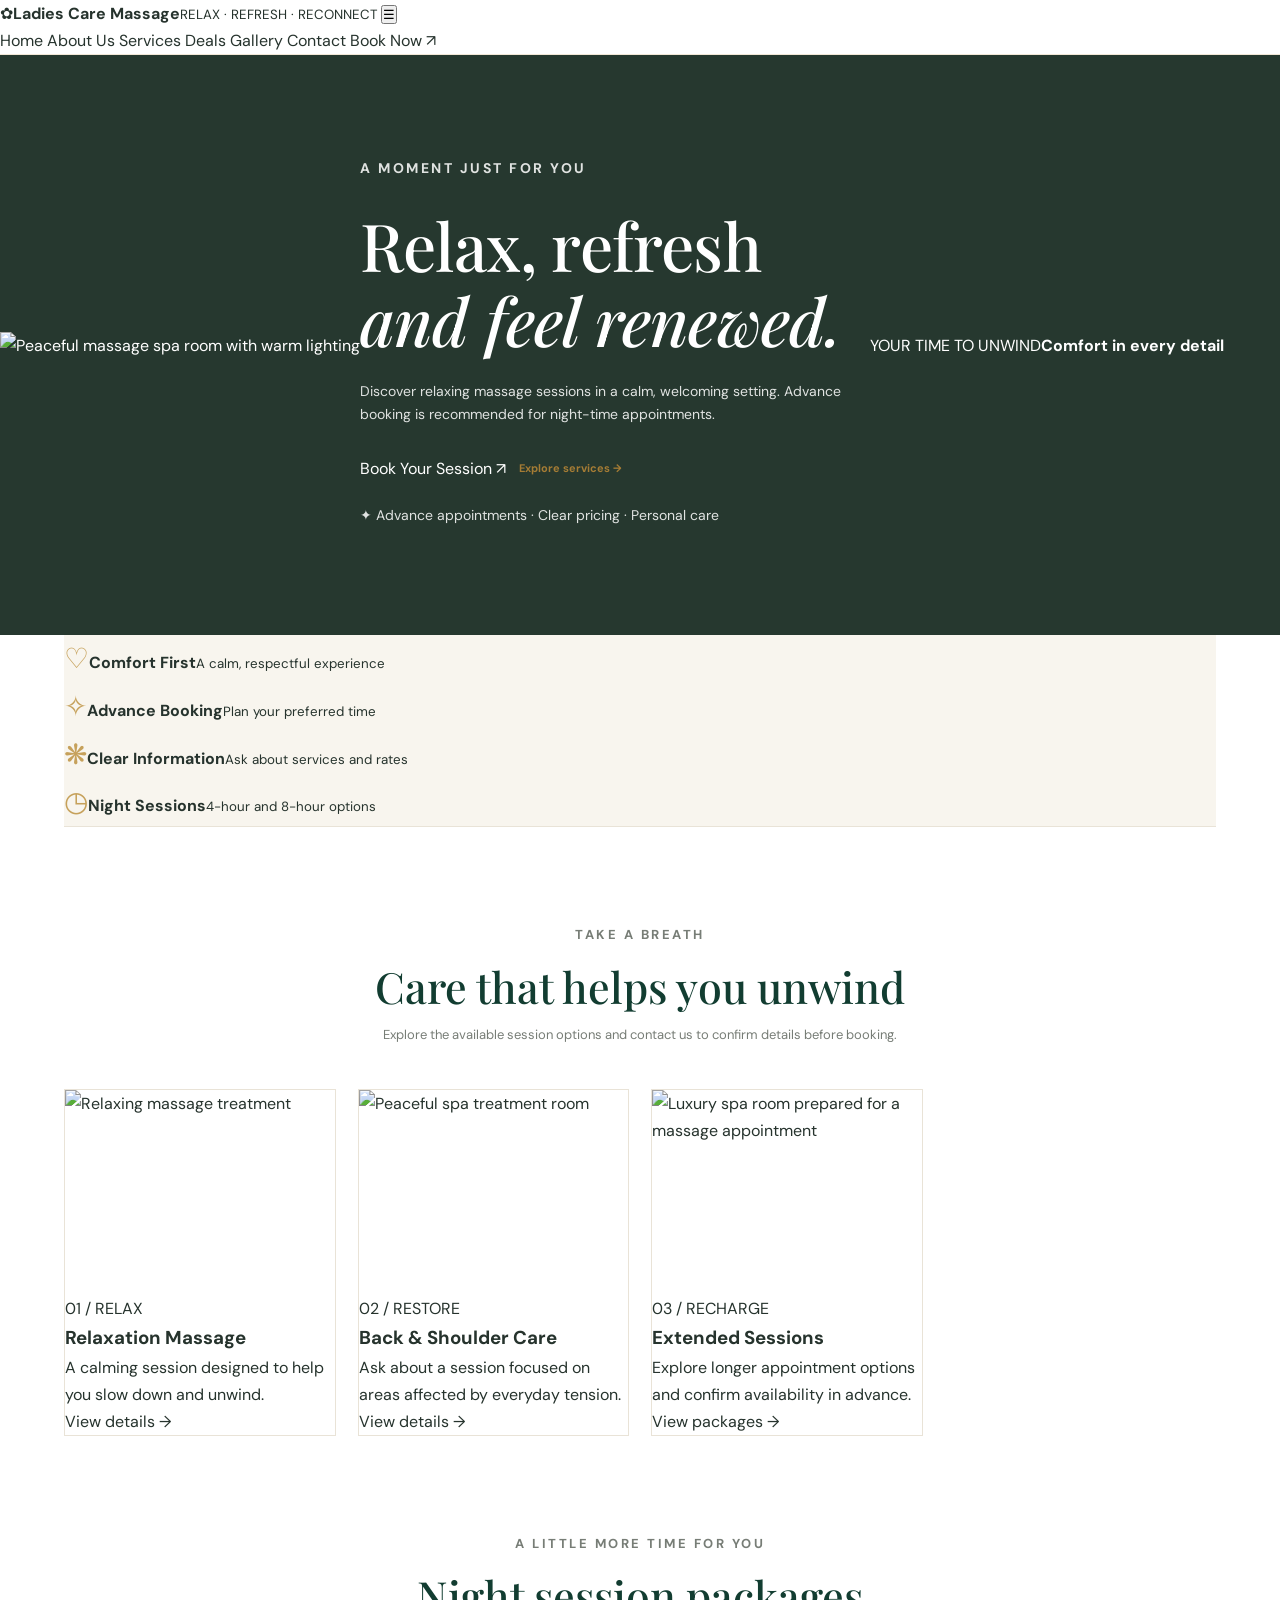
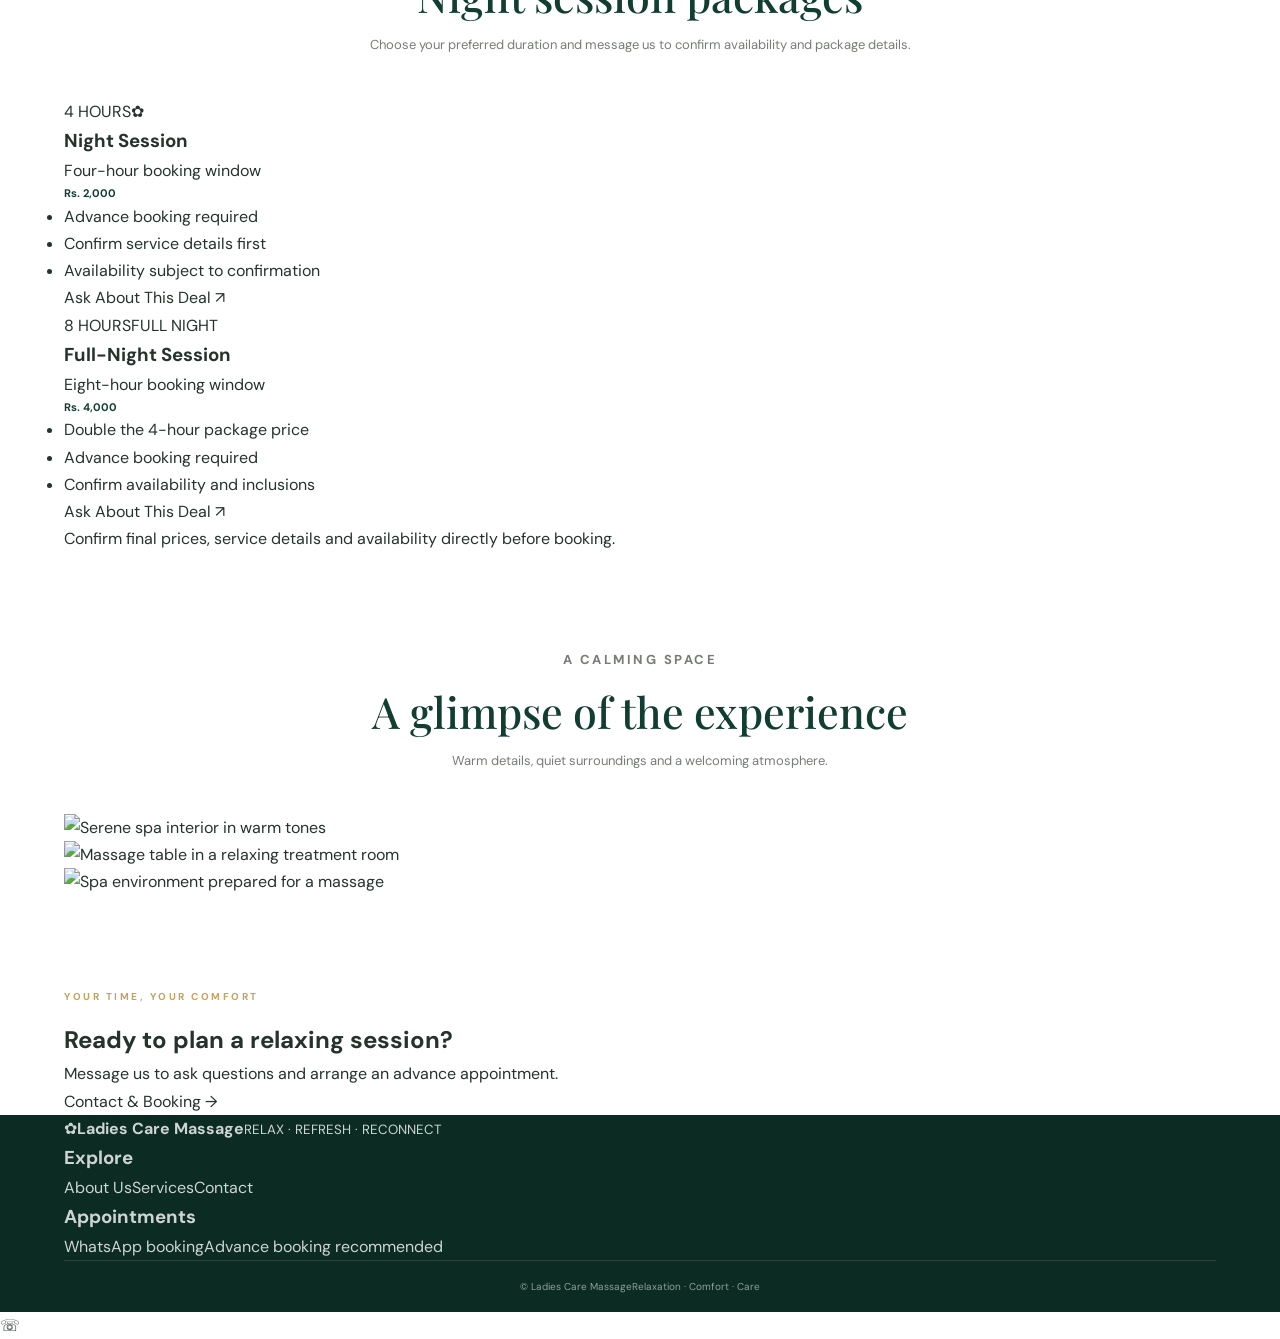
==== commit 11b79e74: "Update index.html" ====
--- a/index.html
+++ b/index.html
@@ -1,152 +1,127 @@
 
-<!DOCTYPE html>
+<!doctype html>
 <html lang="en">
 <head>
-  <meta charset="UTF-8">
-  <meta name="viewport" content="width=device-width, initial-scale=1.0">
-  <meta name="description" content="Ladies Care Massage offers relaxing massage services with advance night-time appointments. Contact us on WhatsApp for booking and prices.">
-  <title>Ladies Care Massage | Relax, Refresh & Unwind</title>
+  <meta charset="utf-8">
+  <meta name="viewport" content="width=device-width, initial-scale=1">
+  <title>Ladies Care Massage | Relaxing Massage & Night Appointments</title>
+  <meta name="description" content="Explore Ladies Care Massage services, relaxing sessions and advance night-time appointments for women. Contact us for prices and availability.">
+  <meta name="keywords" content="Ladies Care Massage, massage for women, relaxation massage, night massage appointments, massage packages, WhatsApp booking">
+  <meta name="robots" content="index,follow">
+  <link rel="canonical" href="https://ladiescaremassage.github.io/">
+  <meta property="og:title" content="Ladies Care Massage">
+  <meta property="og:description" content="Explore relaxing massage sessions and night-time appointment options.">
+  <meta property="og:url" content="https://ladiescaremassage.github.io/">
+  <meta name="theme-color" content="#f8eee9">
+  <link rel="preconnect" href="https://fonts.googleapis.com">
+  <link href="https://fonts.googleapis.com/css2?family=DM+Sans:wght@400;500;600;700&family=Playfair+Display:wght@500;600;700&display=swap" rel="stylesheet">
   <link rel="stylesheet" href="style.css">
 </head>
 <body>
-
 <header class="site-header">
-  <div class="container nav-wrap">
-    <a class="logo" href="index.html">
-      <span class="logo-mark">❀</span>
-      <span>Ladies Care <small>MASSAGE & WELLNESS</small></span>
-    </a>
-
-    <nav class="nav-links">
-      <a class="active" href="index.html">Home</a>
-      <a href="about.html">About</a>
-      <a href="services.html">Services</a>
-      <a href="contact.html">Contact</a>
-    </nav>
-
-    <a class="btn btn-gold nav-cta"
-       href="https://wa.me/923061086161?text=Hello%2C%20I%20want%20to%20book%20a%20massage%20appointment.">
-       Book Now
-    </a>
-  </div>
+  <a class="brand" href="index.html"><span class="brand-mark">✿</span><span><strong>Ladies Care Massage</strong><small>RELAX · REFRESH · RECONNECT</small></span></a>
+  <button class="menu-toggle" aria-label="Open navigation" aria-expanded="false">☰</button>
+  <nav class="nav">
+    <a class="active" href="index.html">Home</a>
+    <a href="about.html">About Us</a>
+    <a href="services.html">Services</a>
+    <a href="#deals">Deals</a>
+    <a href="#gallery">Gallery</a>
+    <a href="contact.html">Contact</a>
+    <a class="nav-book" href="https://wa.me/923061086161" target="_blank" rel="noopener">Book Now ↗</a>
+  </nav>
 </header>
 
 <main>
-  <section class="hero">
-    <div class="hero-overlay"></div>
-    <div class="container hero-content">
-      <span class="eyebrow">WELCOME TO LADIES CARE MASSAGE</span>
-      <h1>Your Moment of<br><span>Peace & Relaxation</span></h1>
-      <p>Take a break from your busy routine and enjoy a relaxing massage experience in a calm, comfortable setting.</p>
-      <div class="hero-actions">
-        <a class="btn btn-gold" href="services.html">Explore Our Services</a>
-        <a class="btn btn-outline" href="https://wa.me/923061086161">Book on WhatsApp</a>
-      </div>
-      <div class="night-note">✦ Appointments available at night only · Advance booking required</div>
+<section class="hero">
+  <img class="hero-image" src="https://images.unsplash.com/photo-1544161515-4ab6ce6db874?auto=format&fit=crop&w=1900&q=85" alt="Peaceful massage spa room with warm lighting">
+  <div class="hero-shade"></div>
+  <div class="hero-content">
+    <p class="eyebrow light">A MOMENT JUST FOR YOU</p>
+    <h1>Relax, refresh<br><em>and feel renewed.</em></h1>
+    <p class="hero-copy">Discover relaxing massage sessions in a calm, welcoming setting. Advance booking is recommended for night-time appointments.</p>
+    <div class="hero-actions">
+      <a class="button button-rose" href="contact.html">Book Your Session ↗</a>
+      <a class="text-link light-link" href="services.html">Explore services →</a>
     </div>
-  </section>
+    <p class="hero-note">✦ Advance appointments · Clear pricing · Personal care</p>
+  </div>
+  <div class="hero-label">YOUR TIME TO UNWIND<strong>Comfort in every detail</strong></div>
+</section>
 
-  <section class="trust-strip">
-    <div class="container trust-grid">
-      <div><span class="trust-icon">✧</span><strong>Relaxing Experience</strong><small>Make time for yourself</small></div>
-      <div><span class="trust-icon">❋</span><strong>Personalized Service</strong><small>Choose your preferred massage</small></div>
-      <div><span class="trust-icon">♡</span><strong>Easy Booking</strong><small>Book conveniently on WhatsApp</small></div>
+<section class="trust-strip container">
+  <div><span class="trust-icon">♡</span><span><strong>Comfort First</strong><small>A calm, respectful experience</small></span></div>
+  <div><span class="trust-icon">✧</span><span><strong>Advance Booking</strong><small>Plan your preferred time</small></span></div>
+  <div><span class="trust-icon">❋</span><span><strong>Clear Information</strong><small>Ask about services and rates</small></span></div>
+  <div><span class="trust-icon">◷</span><span><strong>Night Sessions</strong><small>4-hour and 8-hour options</small></span></div>
+</section>
+
+<section class="section container">
+  <div class="section-heading">
+    <p class="eyebrow">TAKE A BREATH</p>
+    <h2>Care that helps you unwind</h2>
+    <p>Explore the available session options and contact us to confirm details before booking.</p>
+  </div>
+  <div class="service-grid">
+    <article class="service-card">
+      <img src="https://images.unsplash.com/photo-1519823551278-64ac92734fb1?auto=format&fit=crop&w=800&q=80" alt="Relaxing massage treatment" loading="lazy">
+      <div class="card-body"><span class="card-kicker">01 / RELAX</span><h3>Relaxation Massage</h3><p>A calming session designed to help you slow down and unwind.</p><a class="card-link" href="services.html">View details →</a></div>
+    </article>
+    <article class="service-card">
+      <img src="https://images.unsplash.com/photo-1600334089648-b0d9d3028eb2?auto=format&fit=crop&w=800&q=80" alt="Peaceful spa treatment room" loading="lazy">
+      <div class="card-body"><span class="card-kicker">02 / RESTORE</span><h3>Back & Shoulder Care</h3><p>Ask about a session focused on areas affected by everyday tension.</p><a class="card-link" href="services.html">View details →</a></div>
+    </article>
+    <article class="service-card">
+      <img src="https://images.unsplash.com/photo-1540555700478-4be289fbecef?auto=format&fit=crop&w=800&q=80" alt="Luxury spa room prepared for a massage appointment" loading="lazy">
+      <div class="card-body"><span class="card-kicker">03 / RECHARGE</span><h3>Extended Sessions</h3><p>Explore longer appointment options and confirm availability in advance.</p><a class="card-link" href="services.html#night-packages">View packages →</a></div>
+    </article>
+  </div>
+</section>
+
+<section class="deal-section" id="deals">
+  <div class="container">
+    <div class="section-heading"><p class="eyebrow">A LITTLE MORE TIME FOR YOU</p><h2>Night session packages</h2><p>Choose your preferred duration and message us to confirm availability and package details.</p></div>
+    <div class="deal-grid">
+      <article class="deal-card">
+        <div class="deal-top"><span class="deal-label">4 HOURS</span><span class="deal-flower">✿</span></div>
+        <h3>Night Session</h3><p>Four-hour booking window</p><div class="price">Rs. 2,000</div>
+        <ul><li>Advance booking required</li><li>Confirm service details first</li><li>Availability subject to confirmation</li></ul>
+        <a class="button button-dark" href="https://wa.me/923061086161?text=Hello%2C%20please%20share%20availability%20for%20the%204-hour%20night%20session." target="_blank" rel="noopener">Ask About This Deal ↗</a>
+      </article>
+      <article class="deal-card deal-featured">
+        <div class="deal-top"><span class="deal-label">8 HOURS</span><span class="popular-pill">FULL NIGHT</span></div>
+        <h3>Full-Night Session</h3><p>Eight-hour booking window</p><div class="price">Rs. 4,000</div>
+        <ul><li>Double the 4-hour package price</li><li>Advance booking required</li><li>Confirm availability and inclusions</li></ul>
+        <a class="button button-rose" href="https://wa.me/923061086161?text=Hello%2C%20please%20share%20availability%20for%20the%208-hour%20full-night%20session." target="_blank" rel="noopener">Ask About This Deal ↗</a>
+      </article>
     </div>
-  </section>
+    <p class="fine-print">Confirm final prices, service details and availability directly before booking.</p>
+  </div>
+</section>
 
-  <section class="section">
-    <div class="container">
-      <div class="section-heading">
-        <span class="eyebrow">OUR MASSAGE MENU</span>
-        <h2>Discover Our <span>Services</span></h2>
-        <p>Choose the massage that best suits your relaxation preferences.</p>
-      </div>
+<section class="section container" id="gallery">
+  <div class="section-heading"><p class="eyebrow">A CALMING SPACE</p><h2>A glimpse of the experience</h2><p>Warm details, quiet surroundings and a welcoming atmosphere.</p></div>
+  <div class="gallery-grid">
+    <img src="https://images.unsplash.com/photo-1540555700478-4be289fbecef?auto=format&fit=crop&w=900&q=80" alt="Serene spa interior in warm tones" loading="lazy">
+    <img src="https://images.unsplash.com/photo-1600334089648-b0d9d3028eb2?auto=format&fit=crop&w=900&q=80" alt="Massage table in a relaxing treatment room" loading="lazy">
+    <img src="https://images.unsplash.com/photo-1544161515-4ab6ce6db874?auto=format&fit=crop&w=900&q=80" alt="Spa environment prepared for a massage" loading="lazy">
+  </div>
+</section>
 
-      <div class="service-grid">
-        <article class="service-card">
-          <img src="https://images.unsplash.com/photo-1600334129128-685c5582fd35?auto=format&fit=crop&w=800&q=85" alt="Relaxing shoulder massage">
-          <div class="service-body">
-            <span class="service-number">01 / RELAXATION</span>
-            <h3>Shoulder Massage</h3>
-            <p>A soothing massage focused on the shoulders to help you unwind after a long day.</p>
-            <div class="service-bottom">
-              <span class="price">From Rs. 2,000</span>
-              <a class="text-link" href="https://wa.me/923061086161?text=Hello%2C%20I%20am%20interested%20in%20the%20Shoulder%20Massage.">Book ↗</a>
-            </div>
-          </div>
-        </article>
-
-        <article class="service-card">
-          <img src="https://images.unsplash.com/photo-1544161515-4ab6ce6db874?auto=format&fit=crop&w=800&q=85" alt="Back massage treatment">
-          <div class="service-body">
-            <span class="service-number">02 / COMFORT</span>
-            <h3>Back Massage</h3>
-            <p>A focused back massage designed to provide a calming and comfortable experience.</p>
-            <div class="service-bottom">
-              <span class="price">From Rs. 2,500</span>
-              <a class="text-link" href="https://wa.me/923061086161?text=Hello%2C%20I%20am%20interested%20in%20the%20Back%20Massage.">Book ↗</a>
-            </div>
-          </div>
-        </article>
-
-        <article class="service-card">
-          <img src="https://images.unsplash.com/photo-1519823551278-64ac92734fb1?auto=format&fit=crop&w=800&q=85" alt="Neck and upper body massage">
-          <div class="service-body">
-            <span class="service-number">03 / UNWIND</span>
-            <h3>Neck & Upper Body</h3>
-            <p>A gentle massage focusing on the neck and upper-body area for a relaxing break.</p>
-            <div class="service-bottom">
-              <span class="price">From Rs. 3,000</span>
-              <a class="text-link" href="https://wa.me/923061086161?text=Hello%2C%20I%20am%20interested%20in%20the%20Neck%20and%20Upper%20Body%20Massage.">Book ↗</a>
-            </div>
-          </div>
-        </article>
-
-        <article class="service-card">
-          <img src="https://images.unsplash.com/photo-1540555700478-4be289fbecef?auto=format&fit=crop&w=800&q=85" alt="Full body relaxation massage">
-          <div class="service-body">
-            <span class="service-number">04 / FULL RELAXATION</span>
-            <h3>Full Body Massage</h3>
-            <p>A full-body relaxation session for those looking to set aside time for themselves.</p>
-            <div class="service-bottom">
-              <span class="price">From Rs. 4,000</span>
-              <a class="text-link" href="https://wa.me/923061086161?text=Hello%2C%20I%20am%20interested%20in%20the%20Full%20Body%20Massage.">Book ↗</a>
-            </div>
-          </div>
-        </article>
-      </div>
-
-      <div class="center-action">
-        <a class="btn btn-green" href="services.html">View All Services</a>
-      </div>
-    </div>
-  </section>
-
-  <section class="booking-banner">
-    <div class="container booking-inner">
-      <div>
-        <span class="eyebrow">YOUR TIME, YOUR COMFORT</span>
-        <h2>Ready to Unwind?</h2>
-        <p>Contact us on WhatsApp to ask about services, availability and appointment details.</p>
-        <small>Appointments are available at night only. Please book in advance.</small>
-      </div>
-      <a class="btn btn-gold" href="https://wa.me/923061086161?text=Hello%2C%20please%20share%20your%20night-time%20appointment%20availability.">Reserve Your Appointment ↗</a>
-    </div>
-  </section>
+<section class="cta-band">
+  <div class="container cta-inner"><div><p class="eyebrow light">YOUR TIME, YOUR COMFORT</p><h2>Ready to plan a relaxing session?</h2><p>Message us to ask questions and arrange an advance appointment.</p></div><a class="button button-light" href="contact.html">Contact & Booking →</a></div>
+</section>
 </main>
 
 <footer class="site-footer">
-  <div class="container footer-grid">
-    <div>
-      <a class="logo footer-logo" href="index.html"><span class="logo-mark">❀</span><span>Ladies Care <small>MASSAGE & WELLNESS</small></span></a>
-      <p class="footer-about">A calm space to pause, relax and make time for yourself.</p>
-    </div>
-    <div><h4>Quick Links</h4><a href="index.html">Home</a><a href="about.html">About Us</a><a href="services.html">Our Services</a><a href="contact.html">Contact</a></div>
-    <div><h4>Appointments</h4><p>Night-time appointments only</p><p>Advance booking required</p><a href="https://wa.me/923061086161">WhatsApp: 0306 1086161</a></div>
+  <div class="container footer-main">
+    <a class="brand footer-brand" href="index.html"><span class="brand-mark">✿</span><span><strong>Ladies Care Massage</strong><small>RELAX · REFRESH · RECONNECT</small></span></a>
+    <div><h3>Explore</h3><a href="about.html">About Us</a><a href="services.html">Services</a><a href="contact.html">Contact</a></div>
+    <div><h3>Appointments</h3><a href="https://wa.me/923061086161" target="_blank" rel="noopener">WhatsApp booking</a><span>Advance booking recommended</span></div>
   </div>
-  <div class="footer-bottom"><div class="container">© 2026 Ladies Care Massage. All rights reserved.</div></div>
+  <div class="container footer-bottom"><span>© <span data-year></span> Ladies Care Massage</span><span>Relaxation · Comfort · Care</span></div>
 </footer>
-
-<a class="whatsapp-float" href="https://wa.me/923061086161" aria-label="Chat on WhatsApp">☏</a>
+<a class="floating-wa" href="https://wa.me/923061086161" aria-label="Chat on WhatsApp" target="_blank" rel="noopener">☏</a>
+<script src="script.js" defer></script>
 </body>
 </html>
--- a/style.css
+++ b/style.css
@@ -1,658 +1,669 @@
 
-@import url('https://fonts.googleapis.com/css2?family=DM+Sans:wght@400;500;600;700&family=Playfair+Display:wght@500;600;700&display=swap');
+@import url('https://fonts.googleapis.com/css2?family=DM+Sans:wght@400;500;600;700&family=Playfair+Display:wght@400;500;600;700&display=swap');
 
 :root {
-  --green: #082f22;
-  --green-light: #164b36;
-  --gold: #eac36f;
-  --cream: #fbf7ee;
-  --ink: #18271f;
-  --muted: #68716b;
-  --border: #e5ddcf;
+  --green: #123d31;
+  --green-dark: #0b2b23;
+  --green-light: #1c5745;
+  --gold: #c6a15b;
+  --gold-light: #e0c58b;
+  --cream: #f8f5ee;
   --white: #ffffff;
-}
-
-* { box-sizing: border-box; }
+  --text: #26332d;
+  --muted: #777d76;
+  --border: #e9e3d7;
+  --shadow: 0 12px 35px rgba(22, 45, 34, .09);
+}
+
+* {
+  box-sizing: border-box;
+  margin: 0;
+  padding: 0;
+}
 
 html { scroll-behavior: smooth; }
 
 body {
-  margin: 0;
-  background: var(--cream);
-  color: var(--ink);
-  font-family: 'DM Sans', Arial, sans-serif;
+  font-family: "DM Sans", sans-serif;
+  color: var(--text);
+  background: var(--white);
   line-height: 1.7;
 }
 
+img { display: block; max-width: 100%; }
 a { color: inherit; text-decoration: none; }
-
-img { display: block; max-width: 100%; }
-
-h1, h2, h3 {
-  font-family: 'Playfair Display', Georgia, serif;
-  line-height: 1.2;
-}
-
-.header {
-  display: flex;
-  align-items: center;
-  justify-content: space-between;
-  gap: 22px;
-  padding: 17px 5%;
-  background: var(--green);
-  color: white;
-  border-bottom: 1px solid #a88b4b;
+button, a { -webkit-tap-highlight-color: transparent; }
+
+.container {
+  width: min(1160px, 90%);
+  margin: 0 auto;
+}
+
+.site-header {
+  background: var(--white);
   position: relative;
   z-index: 10;
+  border-bottom: 1px solid rgba(198,161,91,.25);
+}
+
+.nav-wrap {
+  min-height: 86px;
+  display: flex;
+  align-items: center;
+  justify-content: space-between;
+  gap: 25px;
 }
 
 .logo {
-  font-family: 'Playfair Display', Georgia, serif;
-  font-size: 22px;
+  display: inline-flex;
+  align-items: center;
+  gap: 10px;
+  color: var(--green);
+  font-family: "Playfair Display", serif;
+  font-size: 24px;
   font-weight: 700;
+  line-height: 1.15;
+  flex-shrink: 0;
+}
+
+.logo-mark {
   color: var(--gold);
-  line-height: 1.2;
+  font-size: 38px;
+  line-height: 1;
 }
 
 .logo small {
   display: block;
-  font-family: 'DM Sans', Arial, sans-serif;
-  font-size: 10px;
-  letter-spacing: 4px;
-  color: white;
-  padding-left: 29px;
-}
-
-.nav {
-  display: flex;
-  align-items: center;
-  gap: 25px;
-}
-
-.nav a {
-  font-size: 14px;
+  margin-top: 5px;
+  font-family: "DM Sans", sans-serif;
+  font-size: 9px;
+  letter-spacing: 2.4px;
   font-weight: 600;
-  color: #f8f5ed;
-  padding: 8px 0;
-  border-bottom: 2px solid transparent;
-}
-
-.nav a:hover,
-.nav a.active {
-  color: var(--gold);
-  border-color: var(--gold);
-}
-
-.header-btn {
-  display: inline-block;
+}
+
+.nav-links {
+  display: flex;
+  align-items: center;
+  justify-content: center;
+  gap: 29px;
+}
+
+.nav-links a {
+  font-size: 13px;
+  font-weight: 600;
+  color: #424b45;
+  transition: color .2s;
+}
+
+.nav-links a:hover,
+.nav-links a.active { color: var(--gold); }
+
+.btn {
+  display: inline-flex;
+  justify-content: center;
+  align-items: center;
+  text-align: center;
+  padding: 13px 23px;
+  min-height: 48px;
+  border-radius: 3px;
+  border: 1px solid transparent;
+  font-family: "DM Sans", sans-serif;
+  font-size: 12px;
+  font-weight: 700;
+  letter-spacing: .3px;
+  transition: transform .2s, background .2s;
+  cursor: pointer;
+}
+
+.btn:hover { transform: translateY(-2px); }
+
+.btn-gold {
   background: var(--gold);
-  color: #14271d;
-  padding: 11px 17px;
-  border-radius: 30px;
-  font-size: 13px;
-  font-weight: 700;
-  white-space: nowrap;
-}
-
-.menu-toggle {
-  display: none;
+  color: #fff;
+}
+
+.btn-gold:hover { background: #ad8745; }
+
+.btn-green {
+  background: var(--green);
+  color: #fff;
+}
+
+.btn-green:hover { background: var(--green-light); }
+
+.btn-outline {
+  border-color: rgba(255,255,255,.75);
+  color: #fff;
   background: transparent;
-  color: white;
-  border: 1px solid #698172;
-  padding: 7px 12px;
-  border-radius: 7px;
-  font-size: 20px;
-  cursor: pointer;
-}
-
-/* HOME PAGE SLIDER */
+}
+
+.btn-outline:hover { background: rgba(255,255,255,.12); }
 
 .hero {
+  min-height: 580px;
   position: relative;
-  min-height: 610px;
-  display: flex;
-  align-items: center;
-  overflow: hidden;
-  background: #102c20;
-  color: white;
-}
-
-.hero-slide {
-  position: absolute;
-  inset: 0;
-  background-position: center;
-  background-size: cover;
-  opacity: 0;
-  transform: scale(1.04);
-  transition: opacity 1s ease, transform 6s ease;
-}
-
-.hero-slide.active {
-  opacity: 1;
-  transform: scale(1);
+  display: flex;
+  align-items: center;
+  color: #fff;
+  background: #26382f url("https://images.unsplash.com/photo-1540555700478-4be289fbecef?auto=format&fit=crop&w=2000&q=90") center 48% / cover no-repeat;
 }
 
 .hero-overlay {
   position: absolute;
   inset: 0;
-  background: linear-gradient(
-    90deg,
-    rgba(3, 23, 16, .94),
-    rgba(3, 23, 16, .72) 48%,
-    rgba(3, 23, 16, .15)
-  );
+  background: linear-gradient(90deg, rgba(7,35,27,.91) 0%, rgba(9,39,30,.78) 48%, rgba(10,30,24,.23) 100%);
 }
 
 .hero-content {
   position: relative;
-  z-index: 2;
-  max-width: 780px;
-  padding: 75px 7%;
+  z-index: 1;
+  padding-top: 76px;
+  padding-bottom: 76px;
 }
 
 .eyebrow {
+  display: inline-block;
   color: var(--gold);
-  font-size: 12px;
+  font-size: 10px;
   font-weight: 700;
-  letter-spacing: 3px;
-  margin: 0 0 14px;
-}
-
-.eyebrow.dark { color: var(--green-light); }
-
-.hero h1 {
-  font-size: clamp(40px, 5vw, 68px);
-  margin: 0 0 20px;
-  letter-spacing: -1px;
-}
-
-.hero h1 span { color: var(--gold); }
-
-.hero-text {
-  max-width: 600px;
-  color: #f3f0e8;
-  font-size: 17px;
-}
-
-.night-notice {
-  display: inline-block;
-  padding: 8px 12px;
-  color: #ffe2a1;
-  background: rgba(5, 40, 27, .78);
-  border: 1px solid #b99a55;
-  border-radius: 7px;
-  font-size: 13px;
-}
-
-.hero-buttons {
-  display: flex;
+  letter-spacing: 2.5px;
+  margin-bottom: 15px;
+}
+
+.hero h1,
+.page-hero h1 {
+  font-family: "Playfair Display", serif;
+  font-weight: 500;
+  font-size: clamp(40px, 5.2vw, 66px);
+  line-height: 1.13;
+  letter-spacing: -.8px;
+  max-width: 720px;
+}
+
+.hero h1 span,
+.page-hero h1 span { color: var(--gold-light); }
+
+.hero-content > p {
+  color: rgba(255,255,255,.86);
+  max-width: 510px;
+  margin: 22px 0 28px;
+  font-size: 14px;
+}
+
+.hero-actions {
+  display: flex;
+  align-items: center;
   flex-wrap: wrap;
-  gap: 12px;
-  margin-top: 24px;
-}
-
-.btn {
-  display: inline-flex;
-  justify-content: center;
-  align-items: center;
-  padding: 13px 21px;
-  border: 0;
-  border-radius: 28px;
-  font-family: inherit;
-  font-size: 14px;
-  font-weight: 700;
-  text-align: center;
-  cursor: pointer;
-  transition: transform .2s, filter .2s;
-}
-
-.btn:hover,
-.header-btn:hover {
-  transform: translateY(-2px);
-  filter: brightness(1.05);
-}
-
-.gold { background: var(--gold); color: #13271d; }
-
-.green { background: var(--green); color: white; }
-
-.outline {
-  color: white;
-  background: rgba(5, 30, 21, .35);
-  border: 1px solid #f5e7c7;
-}
-
-.full { width: 100%; margin-top: 12px; }
-
-.slider-controls {
-  display: flex;
-  align-items: center;
   gap: 13px;
-  margin-top: 32px;
-  font-size: 12px;
-}
-
-.slider-controls button {
-  width: 39px;
-  height: 39px;
-  border-radius: 50%;
-  background: rgba(5, 35, 24, .75);
-  border: 1px solid var(--gold);
-  color: var(--gold);
-  font-size: 20px;
-  cursor: pointer;
-}
-
-/* FEATURE STRIP */
-
-.features {
+}
+
+.night-note {
+  color: #f4e7ca;
+  font-size: 11px;
+  margin-top: 25px;
+  letter-spacing: .2px;
+}
+
+.trust-strip {
+  background: var(--cream);
+  border-bottom: 1px solid var(--border);
+}
+
+.trust-grid {
   display: grid;
-  grid-template-columns: repeat(4, 1fr);
-  gap: 20px;
-  padding: 24px 6%;
-  background: var(--green);
-  color: white;
-}
-
-.features div {
+  grid-template-columns: repeat(3, 1fr);
+  padding-top: 24px;
+  padding-bottom: 24px;
+}
+
+.trust-grid > div {
   display: grid;
-  grid-template-columns: 35px 1fr;
-  column-gap: 10px;
-  align-items: center;
-  border-right: 1px solid #617b68;
-  padding-right: 12px;
-}
-
-.features div:last-child { border: 0; }
-
-.features span {
+  grid-template-columns: 38px 1fr;
+  align-content: center;
+  column-gap: 12px;
+  padding: 6px 22px;
+  border-right: 1px solid #e5ddce;
+}
+
+.trust-grid > div:first-child { padding-left: 0; }
+.trust-grid > div:last-child { border-right: 0; }
+
+.trust-icon {
   grid-row: span 2;
   color: var(--gold);
-  font-size: 27px;
-}
-
-.features strong { font-size: 13px; }
-
-.features small {
-  color: #d5dfd7;
-  font-size: 11px;
-}
-
-/* SECTIONS */
-
-.section { padding: 75px 6%; }
-
-.light { background: #fffdf8; }
-
-.cream { background: #f1eadc; }
+  font-size: 28px;
+  align-self: center;
+}
+
+.trust-grid strong { font-size: 12px; color: var(--green); }
+.trust-grid small { font-size: 11px; color: var(--muted); }
+
+.section { padding: 85px 0; }
 
 .section-heading {
-  max-width: 800px;
-  margin: 0 auto 38px;
   text-align: center;
+  max-width: 650px;
+  margin: 0 auto 42px;
 }
 
 .section-heading h2,
-.two-column h2,
-.contact-info h2 {
-  font-size: clamp(30px, 3.5vw, 43px);
-  margin: 0 0 16px;
-}
-
-.section-heading p:last-child,
-.two-column p,
-.contact-info > p {
+.content-heading h2,
+.booking-inner h2 {
+  font-family: "Playfair Display", serif;
+  font-size: clamp(31px, 4vw, 43px);
+  line-height: 1.2;
+  color: var(--green);
+  font-weight: 500;
+}
+
+.section-heading h2 span { color: var(--gold); }
+
+.section-heading > p {
   color: var(--muted);
-}
-
-/* SERVICE CARDS */
-
-.services-grid {
+  font-size: 13px;
+  margin-top: 12px;
+}
+
+.service-grid {
   display: grid;
   grid-template-columns: repeat(4, minmax(0, 1fr));
   gap: 22px;
-  max-width: 1400px;
-  margin: auto;
+  align-items: stretch;
 }
 
 .service-card {
-  overflow: hidden;
-  background: white;
   border: 1px solid var(--border);
-  border-radius: 13px;
-  box-shadow: 0 7px 24px rgba(20, 42, 28, .06);
-  scroll-margin-top: 25px;
+  background: #fff;
+  min-width: 0;
+  display: flex;
+  flex-direction: column;
   transition: transform .25s, box-shadow .25s;
 }
 
 .service-card:hover {
   transform: translateY(-5px);
-  box-shadow: 0 14px 30px rgba(20, 42, 28, .12);
-}
-
-.service-card img {
+  box-shadow: var(--shadow);
+}
+
+.service-card > img {
   width: 100%;
-  height: 215px;
+  height: 205px;
   object-fit: cover;
-  background: #e7e0d4;
-}
-
-.card-content { padding: 21px; }
-
-.tag {
-  display: inline-block;
-  background: #f5ecd9;
-  color: #785c22;
-  padding: 4px 9px;
-  border-radius: 20px;
+}
+
+.service-body {
+  display: flex;
+  flex-direction: column;
+  align-items: flex-start;
+  flex: 1;
+  padding: 21px 18px 18px;
+}
+
+.service-number {
+  font-size: 9px;
+  color: var(--gold);
+  letter-spacing: 1.5px;
+  font-weight: 700;
+}
+
+.service-body h3 {
+  color: var(--green);
+  font-family: "Playfair Display", serif;
+  font-size: 20px;
+  line-height: 1.3;
+  margin-top: 9px;
+}
+
+.service-body > p {
+  font-size: 12px;
+  line-height: 1.8;
+  color: var(--muted);
+  margin-top: 12px;
+  flex: 1;
+}
+
+.service-bottom {
+  width: 100%;
+  display: flex;
+  justify-content: space-between;
+  align-items: center;
+  gap: 8px;
+  margin-top: 20px;
+  padding-top: 14px;
+  border-top: 1px solid var(--border);
+}
+
+.price {
+  font-size: 11px;
+  font-weight: 700;
+  color: var(--green);
+}
+
+.text-link {
+  color: #a57c35;
+  font-size: 11px;
+  font-weight: 700;
+  white-space: nowrap;
+}
+
+.text-link:hover { color: var(--green); }
+
+.center-action {
+  display: flex;
+  justify-content: center;
+  margin-top: 38px;
+}
+
+.booking-banner {
+  background: var(--green);
+  color: #fff;
+  padding: 56px 0;
+}
+
+.booking-inner {
+  display: flex;
+  align-items: center;
+  justify-content: space-between;
+  gap: 30px;
+}
+
+.booking-inner h2 { color: #fff; }
+
+.booking-inner p {
+  color: rgba(255,255,255,.8);
+  font-size: 13px;
+  margin-top: 12px;
+}
+
+.booking-inner small {
+  display: block;
+  color: var(--gold-light);
+  font-size: 11px;
+  margin-top: 10px;
+}
+
+.booking-inner .btn { flex-shrink: 0; }
+
+.site-footer {
+  background: var(--green-dark);
+  color: rgba(255,255,255,.8);
+}
+
+.footer-grid {
+  display: grid;
+  grid-template-columns: 1.5fr .8fr 1fr;
+  gap: 60px;
+  padding-top: 53px;
+  padding-bottom: 43px;
+}
+
+.footer-logo { color: #fff; }
+
+.footer-about {
+  max-width: 290px;
+  margin-top: 17px;
+  font-size: 12px;
+  color: rgba(255,255,255,.65);
+}
+
+.footer-grid h4 {
+  color: var(--gold-light);
+  font-size: 12px;
+  letter-spacing: .5px;
+  margin-bottom: 15px;
+}
+
+.footer-grid > div:not(:first-child) a,
+.footer-grid > div:not(:first-child) p {
+  display: block;
+  font-size: 11px;
+  margin-bottom: 8px;
+  color: rgba(255,255,255,.7);
+}
+
+.footer-grid a:hover { color: var(--gold-light) !important; }
+
+.footer-bottom {
+  border-top: 1px solid rgba(255,255,255,.12);
+  padding: 17px 0;
   font-size: 10px;
-  font-weight: 700;
-}
-
-.card-content h3,
-.card-content h2 {
-  font-size: 23px;
-  margin: 12px 0;
-}
-
-.card-content p,
-.card-content li {
-  font-size: 13px;
-  color: #5e6961;
-}
-
-.card-content ul { padding-left: 19px; }
-
-.price {
-  border-top: 1px solid var(--border);
-  margin-top: 16px;
-  padding-top: 13px;
-  font-size: 12px;
+  color: rgba(255,255,255,.55);
+  text-align: center;
+}
+
+.whatsapp-float {
+  position: fixed;
+  z-index: 20;
+  right: 22px;
+  bottom: 22px;
+  width: 52px;
+  height: 52px;
+  border-radius: 50%;
+  display: flex;
+  justify-content: center;
+  align-items: center;
+  color: white;
+  background: #20b968;
+  font-size: 27px;
+  box-shadow: 0 5px 18px rgba(0,0,0,.2);
+}
+
+/* Inner pages */
+.page-hero {
+  padding: 83px 0;
+  background: linear-gradient(90deg, rgba(8,39,30,.93), rgba(8,39,30,.65)),
+    url("https://images.unsplash.com/photo-1540555700478-4be289fbecef?auto=format&fit=crop&w=1800&q=85") center / cover no-repeat;
+  color: #fff;
+  text-align: center;
+}
+
+.page-hero h1 {
+  font-size: clamp(38px, 5vw, 54px);
+  margin: 0 auto;
+}
+
+.page-hero p {
+  max-width: 600px;
+  margin: 15px auto 0;
+  font-size: 13px;
+  color: rgba(255,255,255,.82);
+}
+
+.content-grid {
+  display: grid;
+  grid-template-columns: 1fr 1fr;
+  gap: 55px;
+  align-items: center;
+}
+
+.content-image {
+  width: 100%;
+  height: 430px;
+  object-fit: cover;
+}
+
+.content-heading h2 { margin-bottom: 18px; }
+
+.content-heading p {
   color: var(--muted);
-}
-
-.price strong {
-  display: block;
+  font-size: 13px;
+  margin-bottom: 15px;
+}
+
+.check-list {
+  list-style: none;
+  margin: 20px 0 26px;
+}
+
+.check-list li {
+  font-size: 13px;
+  margin-bottom: 10px;
+}
+
+.check-list li::before {
+  content: "✦";
+  color: var(--gold);
+  margin-right: 10px;
+}
+
+.service-list-grid {
+  display: grid;
+  grid-template-columns: repeat(2, minmax(0, 1fr));
+  gap: 22px;
+}
+
+.service-list-grid .service-card > img { height: 260px; }
+
+.info-panel {
+  background: var(--cream);
+  border: 1px solid var(--border);
+  padding: 30px;
+}
+
+.info-panel h3 {
+  font-family: "Playfair Display", serif;
+  color: var(--green);
+  font-size: 25px;
+  margin-bottom: 12px;
+}
+
+.info-panel p {
+  color: var(--muted);
+  font-size: 13px;
+  margin-bottom: 14px;
+}
+
+.contact-grid {
+  display: grid;
+  grid-template-columns: .9fr 1.1fr;
+  gap: 35px;
+  align-items: start;
+}
+
+.contact-card {
+  padding: 28px;
+  background: var(--cream);
+  border: 1px solid var(--border);
+  margin-bottom: 16px;
+}
+
+.contact-card h3 {
+  color: var(--green);
+  font-family: "Playfair Display", serif;
   font-size: 22px;
-  color: var(--green);
-  margin-top: 3px;
-}
-
-.text-link {
-  display: inline-block;
-  margin-top: 10px;
-  font-size: 13px;
+  margin-bottom: 8px;
+}
+
+.contact-card p {
+  color: var(--muted);
+  font-size: 13px;
+  overflow-wrap: anywhere;
+}
+
+.contact-card a {
   color: var(--green-light);
   font-weight: 700;
 }
 
-.disclaimer {
-  max-width: 1050px;
-  margin: 22px auto;
-  color: #777c75;
-  font-size: 12px;
-  text-align: center;
-}
-
-.center { text-align: center; margin-top: 25px; }
-
-/* CTA AND FOOTER */
-
-.callout {
-  display: flex;
-  justify-content: space-between;
-  align-items: center;
-  gap: 30px;
-  padding: 45px 7%;
-  background: #e9dfc9;
-}
-
-.callout h2 {
-  font-size: clamp(27px, 3vw, 38px);
-  margin: 0 0 8px;
-}
-
-.callout p:not(.eyebrow) { color: #59645c; }
-
-.footer {
-  background: #06271c;
-  color: #e9eee9;
-  padding: 40px 20px 28px;
-  text-align: center;
-}
-
-.footer .logo {
-  display: inline-block;
-  margin-bottom: 12px;
-}
-
-.footer p { font-size: 13px; }
-
-.footer-links {
-  display: flex;
-  justify-content: center;
-  flex-wrap: wrap;
-  gap: 22px;
-  margin: 22px 0;
-  color: var(--gold);
-  font-size: 13px;
-}
-
-.footer > small { color: #b9c7be; font-size: 11px; }
-
-.whatsapp-float {
-  position: fixed;
-  right: 20px;
-  bottom: 20px;
-  z-index: 20;
-  width: 54px;
-  height: 54px;
-  border-radius: 50%;
-  display: grid;
-  place-items: center;
-  background: #20ad59;
-  color: white;
-  font-size: 29px;
-  box-shadow: 0 7px 22px #0003;
-}
-
-/* INNER PAGES */
-
-.page-banner {
-  padding: 72px 7%;
-  background: linear-gradient(120deg, #082f22, #174b36);
-  color: white;
-}
-
-.page-banner h1 {
-  font-size: clamp(37px, 4.5vw, 59px);
-  margin: 0 0 15px;
-}
-
-.page-banner > p:not(.eyebrow) { color: #e0e9e2; }
-
-.two-column {
-  display: grid;
-  grid-template-columns: 1fr 1fr;
-  gap: 50px;
-  align-items: center;
-}
-
-.about-photo {
+.contact-visual {
   width: 100%;
-  height: 450px;
+  min-height: 390px;
+  height: 100%;
   object-fit: cover;
-  border-radius: 14px;
-}
-
-.values-grid {
-  display: grid;
-  grid-template-columns: repeat(4, 1fr);
-  gap: 20px;
-  max-width: 1300px;
-  margin: auto;
-}
-
-.values-grid article {
-  background: #fffdf8;
-  padding: 24px;
-  border: 1px solid var(--border);
-  border-radius: 12px;
-}
-
-.values-grid article > span {
-  color: #b18b3d;
-  font-size: 13px;
-  font-weight: 700;
-}
-
-.values-grid h3 { font-size: 21px; }
-
-.values-grid p {
-  color: #606a62;
-  font-size: 13px;
-}
-
-.offer-box {
-  max-width: 900px;
-  margin: 45px auto 0;
-  padding: 35px;
-  text-align: center;
-  background: var(--green);
-  color: white;
-  border-radius: 14px;
-}
-
-.offer-box h2 { font-size: 30px; }
-
-.offer-box p { color: #e0e9e2; }
-
-/* CONTACT FORM */
-
-.contact-layout {
-  display: grid;
-  grid-template-columns: 1fr 1fr;
-  gap: 50px;
-  align-items: start;
-}
-
-.contact-item {
-  display: flex;
-  gap: 15px;
-  margin: 25px 0;
-}
-
-.contact-item > span {
-  display: grid;
-  place-items: center;
-  width: 45px;
-  height: 45px;
-  flex-shrink: 0;
-  background: #f0e5cd;
-  color: #8b6a25;
-  border-radius: 50%;
-  font-size: 22px;
-}
-
-.contact-item p { margin: 3px 0; color: var(--muted); }
-
-.booking-box {
-  padding: 30px;
-  background: white;
-  border: 1px solid var(--border);
-  border-radius: 14px;
-  box-shadow: 0 10px 30px #1d35240a;
-}
-
-.booking-box h2 { margin-top: 0; font-size: 30px; }
-
-.booking-box > p { color: var(--muted); font-size: 13px; }
-
-.booking-box form { display: flex; flex-direction: column; }
-
-.booking-box label {
-  font-size: 13px;
-  font-weight: 700;
-  margin: 13px 0 6px;
-}
-
-.booking-box input,
-.booking-box select,
-.booking-box textarea {
-  width: 100%;
-  padding: 12px;
-  border: 1px solid #d9d8cf;
-  border-radius: 8px;
-  background: #fffdf8;
-  color: var(--ink);
-  font: inherit;
-}
-
-.booking-box input:focus,
-.booking-box select:focus,
-.booking-box textarea:focus {
-  outline: 2px solid var(--gold);
-  border-color: transparent;
-}
-
-.form-note { color: #777c75; font-size: 11px; }
-
-/* RESPONSIVE DESIGN */
-
-@media (max-width: 1100px) {
-  .services-grid { grid-template-columns: repeat(2, minmax(0, 1fr)); }
-  .features { grid-template-columns: repeat(2, 1fr); }
-  .features div:nth-child(2) { border: 0; }
-  .values-grid { grid-template-columns: repeat(2, 1fr); }
-  .nav { gap: 13px; }
-  .header { gap: 13px; }
-}
-
-@media (max-width: 780px) {
-  .header { flex-wrap: wrap; padding: 14px 18px; }
-  .menu-toggle { display: block; margin-left: auto; }
-  .header-btn { width: 100%; text-align: center; order: 3; }
-  .nav {
-    display: none;
-    order: 4;
+}
+
+@media (max-width: 1000px) {
+  .nav-wrap { gap: 15px; }
+  .nav-links { gap: 17px; }
+  .logo { font-size: 21px; }
+  .service-grid { grid-template-columns: repeat(2, minmax(0, 1fr)); }
+  .service-card > img { height: 240px; }
+  .footer-grid { gap: 30px; }
+}
+
+@media (max-width: 700px) {
+  .nav-wrap {
+    padding: 15px 0;
+    flex-wrap: wrap;
+    justify-content: space-between;
+  }
+
+  .logo { font-size: 20px; }
+  .logo-mark { font-size: 32px; }
+  .nav-cta { padding: 10px 13px; min-height: 40px; }
+
+  .nav-links {
+    order: 3;
     width: 100%;
+    justify-content: space-between;
+    gap: 10px;
+    border-top: 1px solid var(--border);
+    padding-top: 12px;
+  }
+
+  .nav-links a { font-size: 12px; }
+
+  .hero { min-height: 540px; background-position: 58% center; }
+  .hero-overlay { background: rgba(7,35,27,.76); }
+  .hero-content { padding-top: 60px; padding-bottom: 60px; }
+  .hero h1 { font-size: clamp(39px, 10vw, 55px); }
+  .hero-content > p { font-size: 13px; }
+  .hero-actions { align-items: stretch; }
+  .hero-actions .btn { width: 100%; }
+
+  .trust-grid {
+    grid-template-columns: 1fr;
+    padding-top: 10px;
+    padding-bottom: 10px;
+  }
+
+  .trust-grid > div,
+  .trust-grid > div:first-child {
+    padding: 13px 0;
+    border-right: 0;
+    border-bottom: 1px solid var(--border);
+  }
+
+  .trust-grid > div:last-child { border-bottom: 0; }
+
+  .section { padding: 60px 0; }
+  .section-heading { margin-bottom: 30px; }
+
+  .service-grid,
+  .service-list-grid { grid-template-columns: 1fr; }
+
+  .service-card > img,
+  .service-list-grid .service-card > img { height: 245px; }
+
+  .service-body { padding: 22px; }
+  .service-body h3 { font-size: 22px; }
+
+  .booking-inner {
+    align-items: flex-start;
     flex-direction: column;
-    align-items: stretch;
-    gap: 0;
   }
-  .nav.open { display: flex; }
-  .nav a { padding: 12px 5px; border-bottom: 1px solid #315b49; }
-  .hero { min-height: 630px; }
-  .hero-content { padding: 60px 24px; }
-  .hero-overlay { background: linear-gradient(90deg, rgba(3,23,16,.92), rgba(3,23,16,.56)); }
-  .hero-text { font-size: 15px; }
-  .section { padding: 55px 18px; }
-  .two-column, .contact-layout { grid-template-columns: 1fr; gap: 32px; }
-  .about-photo { height: 330px; }
-  .callout { flex-direction: column; align-items: flex-start; padding: 38px 22px; }
-  .page-banner { padding: 55px 22px; }
-}
-
-@media (max-width: 520px) {
-  .logo { font-size: 18px; }
-  .services-grid, .features, .values-grid { grid-template-columns: 1fr; }
-  .features div {
-    border-right: 0;
-    border-bottom: 1px solid #617b68;
-    padding-bottom: 12px;
+
+  .booking-inner .btn { width: 100%; }
+
+  .footer-grid {
+    grid-template-columns: 1fr;
+    gap: 27px;
+    padding-top: 40px;
+    padding-bottom: 35px;
   }
-  .features div:last-child { border-bottom: 0; }
-  .service-card img { height: 220px; }
-  .hero-buttons { flex-direction: column; align-items: stretch; }
-  .hero-buttons .btn { width: 100%; }
-  .booking-box { padding: 21px; }
-  .footer-links { gap: 13px; }
-  .page-banner h1 { font-size: 37px; }
+
+  .content-grid,
+  .contact-grid { grid-template-columns: 1fr; gap: 30px; }
+
+  .content-image { height: 300px; }
+  .contact-visual { min-height: 260px; height: 280px; }
+  .page-hero { padding: 65px 0; }
+  .info-panel { padding: 23px; }
 }
 
 @media (prefers-reduced-motion: reduce) {
+  html { scroll-behavior: auto; }
   *, *::before, *::after {
-    scroll-behavior: auto !important;
-    transition: none !important;
+    transition-duration: .01ms !important;
   }
 }
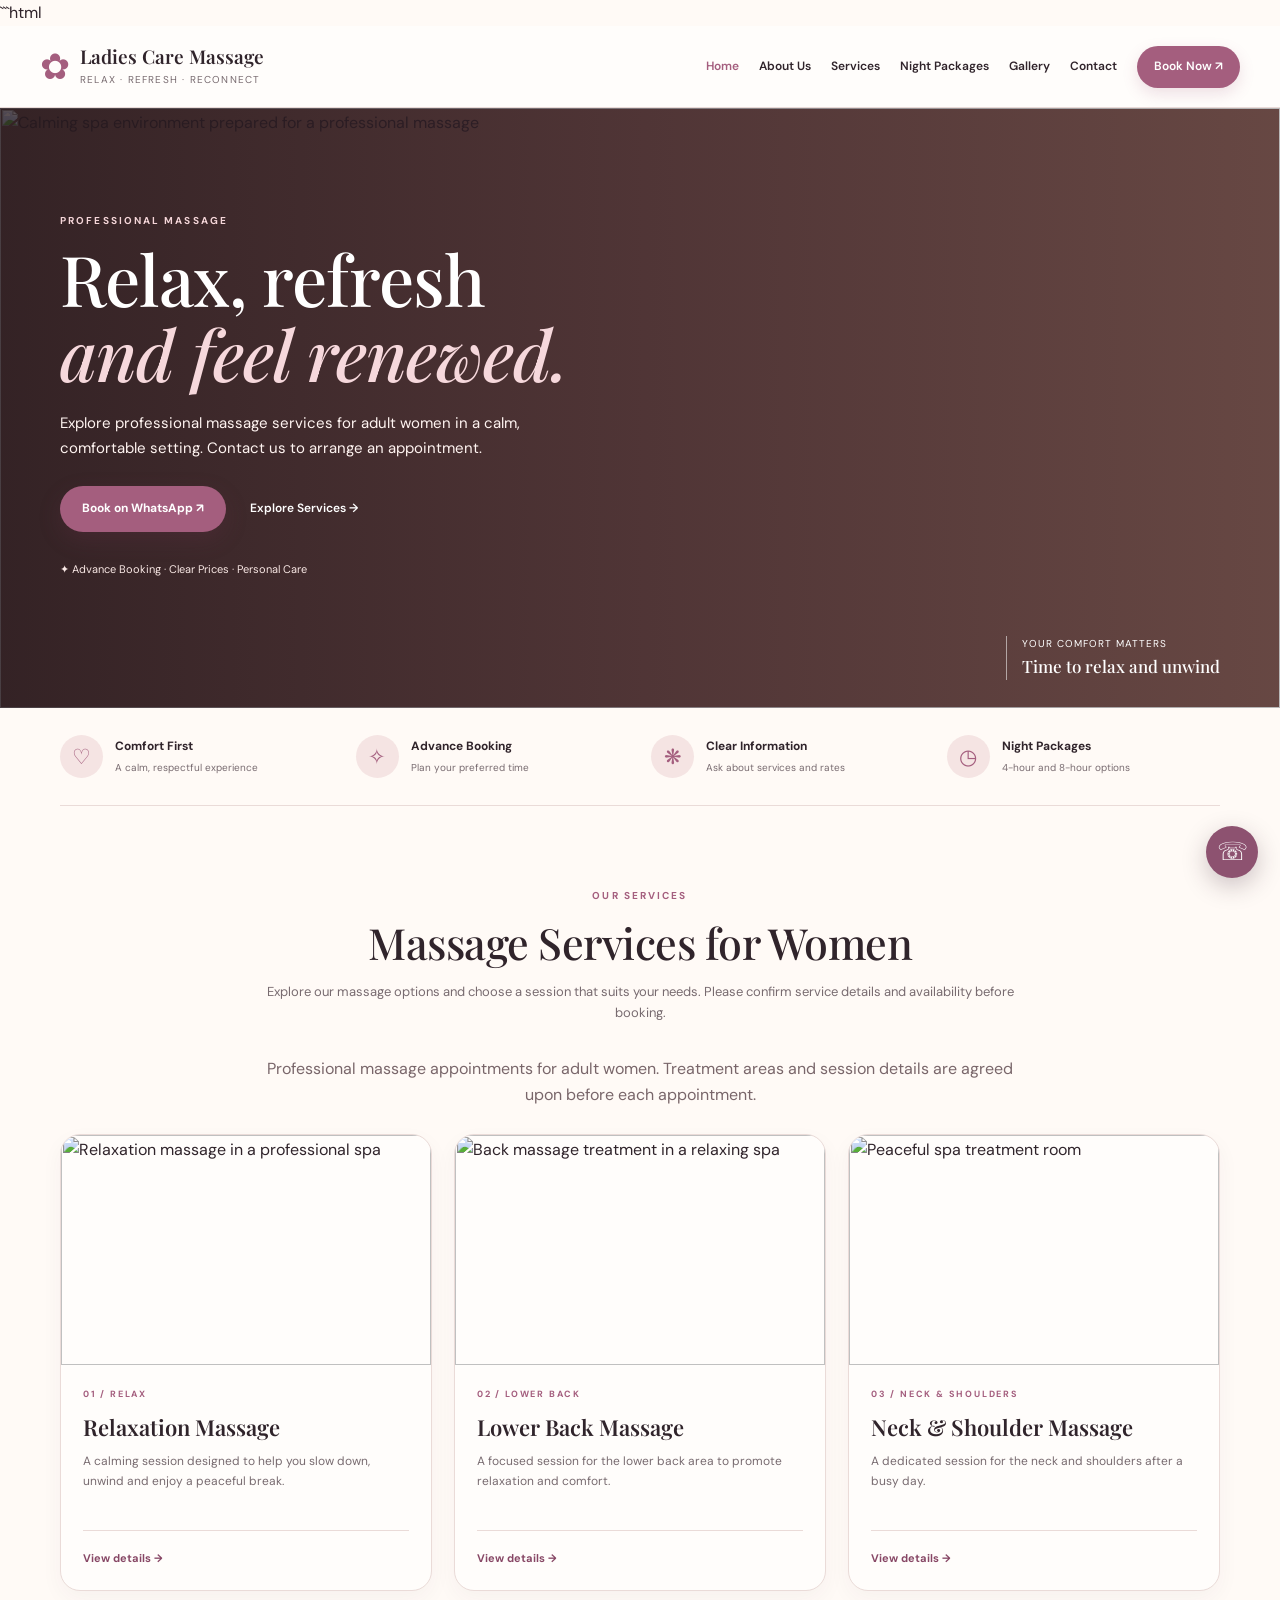
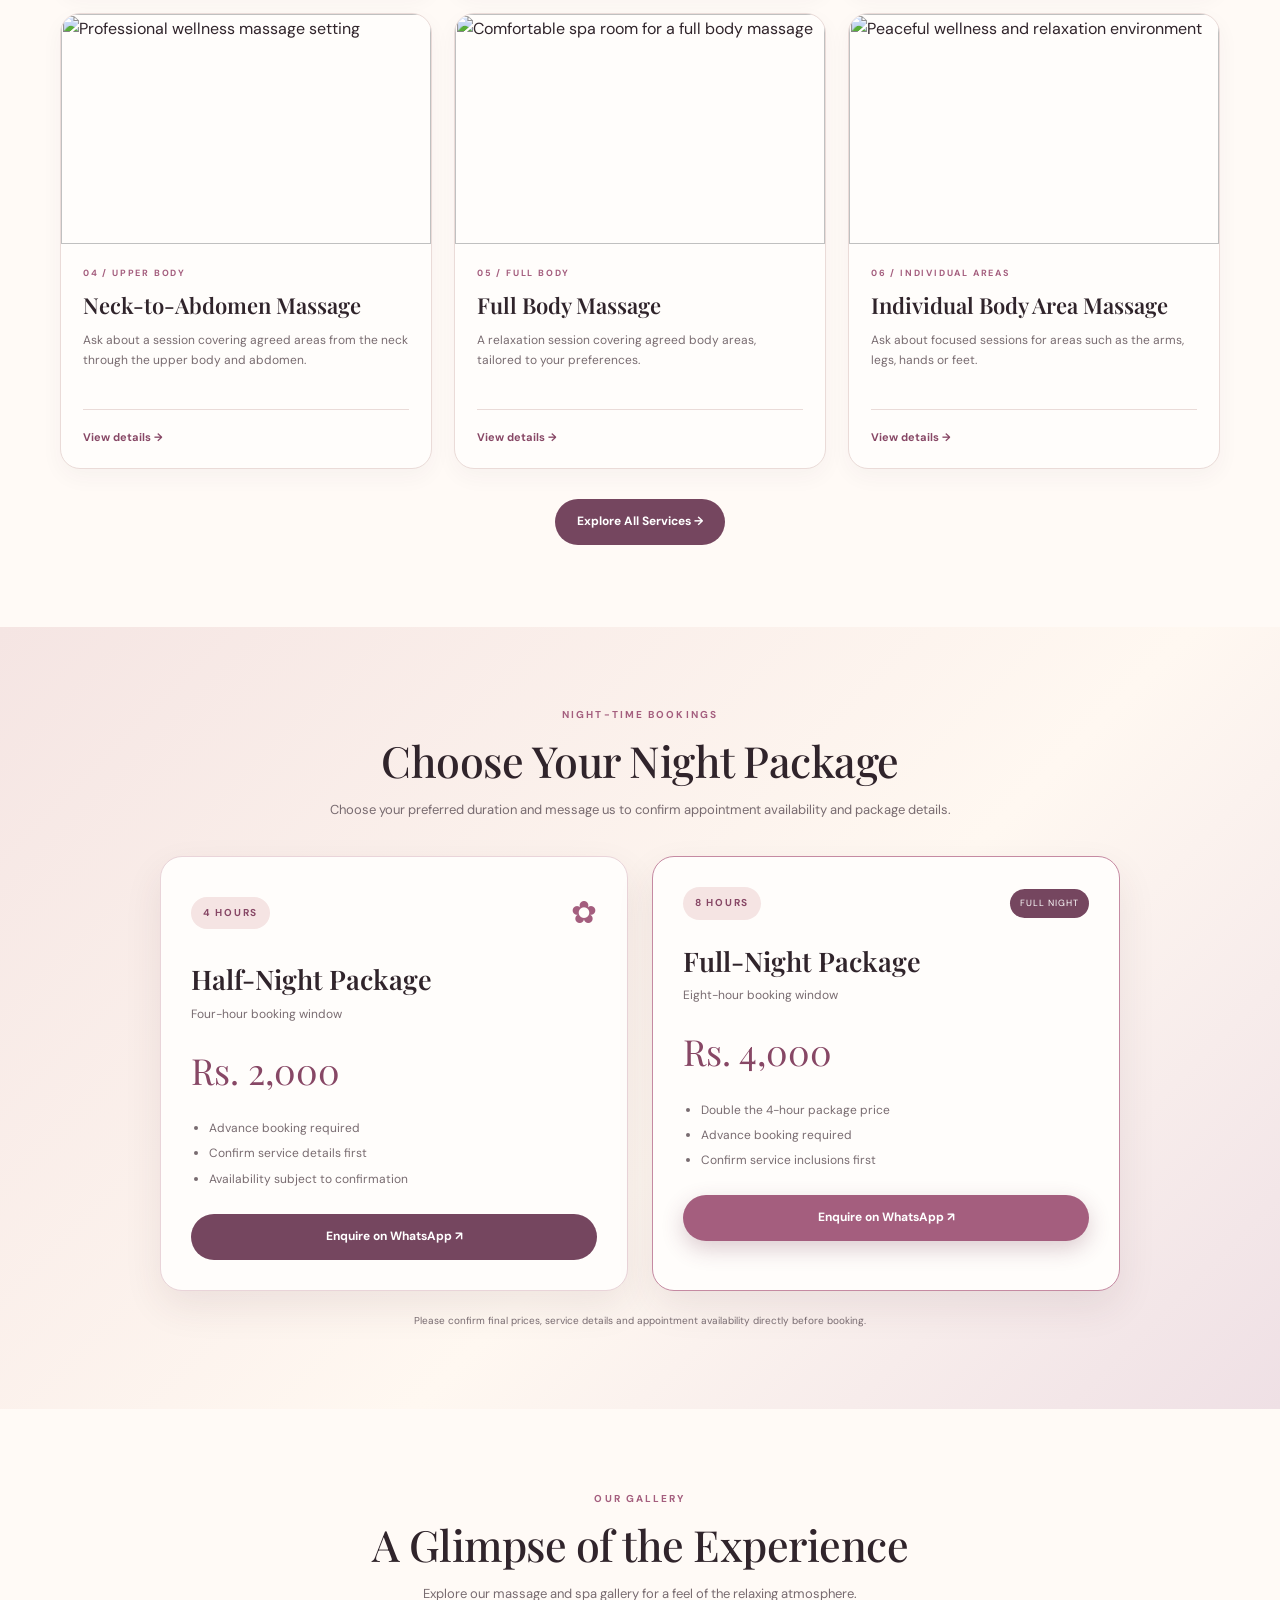
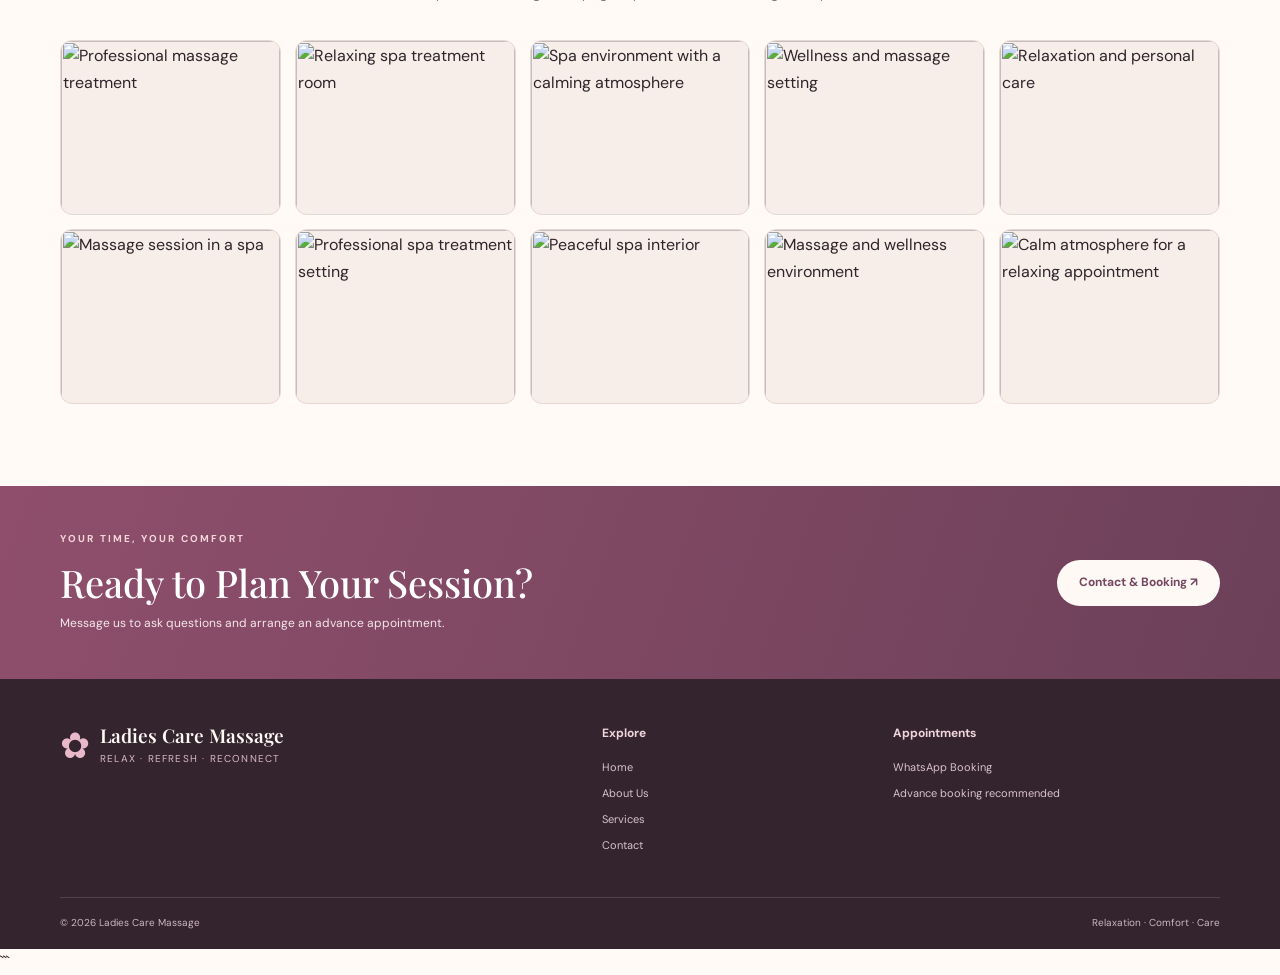
==== commit 9c472cc2: "Update index.html" ====
--- a/index.html
+++ b/index.html
@@ -1,31 +1,186 @@
-
+```html
 <!doctype html>
 <html lang="en">
 <head>
   <meta charset="utf-8">
   <meta name="viewport" content="width=device-width, initial-scale=1">
-  <title>Ladies Care Massage | Relaxing Massage & Night Appointments</title>
-  <meta name="description" content="Explore Ladies Care Massage services, relaxing sessions and advance night-time appointments for women. Contact us for prices and availability.">
-  <meta name="keywords" content="Ladies Care Massage, massage for women, relaxation massage, night massage appointments, massage packages, WhatsApp booking">
+
+  <title>Ladies Care Massage | Massage Services & Night Packages</title>
+  <meta name="description" content="Explore professional massage services for adult women, including relaxation, lower back, neck and shoulder, upper body and full body massage. View night packages and contact us on WhatsApp to book.">
   <meta name="robots" content="index,follow">
   <link rel="canonical" href="https://ladiescaremassage.github.io/">
+  <meta name="theme-color" content="#f8eee9">
+
   <meta property="og:title" content="Ladies Care Massage">
-  <meta property="og:description" content="Explore relaxing massage sessions and night-time appointment options.">
+  <meta property="og:description" content="Explore massage services for women and our 4-hour and 8-hour night packages.">
   <meta property="og:url" content="https://ladiescaremassage.github.io/">
-  <meta name="theme-color" content="#f8eee9">
+
   <link rel="preconnect" href="https://fonts.googleapis.com">
+  <link rel="preconnect" href="https://images.unsplash.com">
   <link href="https://fonts.googleapis.com/css2?family=DM+Sans:wght@400;500;600;700&family=Playfair+Display:wght@500;600;700&display=swap" rel="stylesheet">
   <link rel="stylesheet" href="style.css">
+
+  <style>
+    /* Homepage additions */
+    .home-intro {
+      text-align: center;
+      max-width: 760px;
+      margin: 0 auto 32px;
+    }
+
+    .home-service-grid {
+      display: grid;
+      grid-template-columns: repeat(3, minmax(0, 1fr));
+      gap: 22px;
+    }
+
+    .home-service-grid .service-card {
+      min-width: 0;
+      overflow: hidden;
+    }
+
+    .home-service-grid .service-card img {
+      display: block;
+      width: 100%;
+      height: 230px;
+      object-fit: cover;
+    }
+
+    .home-service-grid .card-body {
+      display: flex;
+      flex-direction: column;
+      height: calc(100% - 230px);
+    }
+
+    .home-service-grid .card-link {
+      margin-top: auto;
+      padding-top: 18px;
+    }
+
+    .home-gallery-grid {
+      display: grid;
+      grid-template-columns: repeat(5, minmax(0, 1fr));
+      gap: 14px;
+    }
+
+    .home-gallery-grid img {
+      width: 100%;
+      height: 175px;
+      display: block;
+      object-fit: cover;
+      border-radius: 12px;
+      border: 1px solid #ead6d0;
+      background: #f8eee9;
+    }
+
+    .women-note {
+      text-align: center;
+      margin: 0 auto 26px;
+      max-width: 760px;
+      color: #79666a;
+    }
+
+    .home-deals-grid {
+      display: grid;
+      grid-template-columns: repeat(2, minmax(0, 1fr));
+      gap: 24px;
+      max-width: 960px;
+      margin: 0 auto;
+    }
+
+    .home-deals-grid .deal-card {
+      min-width: 0;
+    }
+
+    .home-deals-grid .price {
+      margin: 16px 0;
+    }
+
+    .home-deals-grid .button {
+      display: inline-flex;
+      align-items: center;
+      justify-content: center;
+      text-align: center;
+      max-width: 100%;
+    }
+
+    .home-cta {
+      display: flex;
+      align-items: center;
+      justify-content: space-between;
+      gap: 24px;
+      padding: 30px;
+      border-radius: 18px;
+      background: #f7e7e7;
+    }
+
+    .home-cta h2 {
+      margin: 6px 0 10px;
+    }
+
+    .home-cta p {
+      margin-bottom: 0;
+    }
+
+    @media (max-width: 900px) {
+      .home-service-grid {
+        grid-template-columns: repeat(2, minmax(0, 1fr));
+      }
+
+      .home-gallery-grid {
+        grid-template-columns: repeat(3, minmax(0, 1fr));
+      }
+
+      .home-gallery-grid img {
+        height: 160px;
+      }
+    }
+
+    @media (max-width: 600px) {
+      .home-service-grid,
+      .home-deals-grid {
+        grid-template-columns: 1fr;
+      }
+
+      .home-service-grid .service-card img {
+        height: 220px;
+      }
+
+      .home-gallery-grid {
+        grid-template-columns: repeat(2, minmax(0, 1fr));
+        gap: 10px;
+      }
+
+      .home-gallery-grid img {
+        height: 135px;
+      }
+
+      .home-cta {
+        flex-direction: column;
+        align-items: flex-start;
+        padding: 22px;
+      }
+    }
+  </style>
 </head>
+
 <body>
 <header class="site-header">
-  <a class="brand" href="index.html"><span class="brand-mark">✿</span><span><strong>Ladies Care Massage</strong><small>RELAX · REFRESH · RECONNECT</small></span></a>
+  <a class="brand" href="index.html">
+    <span class="brand-mark">✿</span>
+    <span>
+      <strong>Ladies Care Massage</strong>
+      <small>RELAX · REFRESH · RECONNECT</small>
+    </span>
+  </a>
+
   <button class="menu-toggle" aria-label="Open navigation" aria-expanded="false">☰</button>
+
   <nav class="nav">
     <a class="active" href="index.html">Home</a>
     <a href="about.html">About Us</a>
     <a href="services.html">Services</a>
-    <a href="#deals">Deals</a>
+    <a href="#deals">Night Packages</a>
     <a href="#gallery">Gallery</a>
     <a href="contact.html">Contact</a>
     <a class="nav-book" href="https://wa.me/923061086161" target="_blank" rel="noopener">Book Now ↗</a>
@@ -33,95 +188,321 @@
 </header>
 
 <main>
-<section class="hero">
-  <img class="hero-image" src="https://images.unsplash.com/photo-1544161515-4ab6ce6db874?auto=format&fit=crop&w=1900&q=85" alt="Peaceful massage spa room with warm lighting">
-  <div class="hero-shade"></div>
-  <div class="hero-content">
-    <p class="eyebrow light">A MOMENT JUST FOR YOU</p>
-    <h1>Relax, refresh<br><em>and feel renewed.</em></h1>
-    <p class="hero-copy">Discover relaxing massage sessions in a calm, welcoming setting. Advance booking is recommended for night-time appointments.</p>
-    <div class="hero-actions">
-      <a class="button button-rose" href="contact.html">Book Your Session ↗</a>
-      <a class="text-link light-link" href="services.html">Explore services →</a>
-    </div>
-    <p class="hero-note">✦ Advance appointments · Clear pricing · Personal care</p>
-  </div>
-  <div class="hero-label">YOUR TIME TO UNWIND<strong>Comfort in every detail</strong></div>
-</section>
-
-<section class="trust-strip container">
-  <div><span class="trust-icon">♡</span><span><strong>Comfort First</strong><small>A calm, respectful experience</small></span></div>
-  <div><span class="trust-icon">✧</span><span><strong>Advance Booking</strong><small>Plan your preferred time</small></span></div>
-  <div><span class="trust-icon">❋</span><span><strong>Clear Information</strong><small>Ask about services and rates</small></span></div>
-  <div><span class="trust-icon">◷</span><span><strong>Night Sessions</strong><small>4-hour and 8-hour options</small></span></div>
-</section>
-
-<section class="section container">
-  <div class="section-heading">
-    <p class="eyebrow">TAKE A BREATH</p>
-    <h2>Care that helps you unwind</h2>
-    <p>Explore the available session options and contact us to confirm details before booking.</p>
-  </div>
-  <div class="service-grid">
-    <article class="service-card">
-      <img src="https://images.unsplash.com/photo-1519823551278-64ac92734fb1?auto=format&fit=crop&w=800&q=80" alt="Relaxing massage treatment" loading="lazy">
-      <div class="card-body"><span class="card-kicker">01 / RELAX</span><h3>Relaxation Massage</h3><p>A calming session designed to help you slow down and unwind.</p><a class="card-link" href="services.html">View details →</a></div>
-    </article>
-    <article class="service-card">
-      <img src="https://images.unsplash.com/photo-1600334089648-b0d9d3028eb2?auto=format&fit=crop&w=800&q=80" alt="Peaceful spa treatment room" loading="lazy">
-      <div class="card-body"><span class="card-kicker">02 / RESTORE</span><h3>Back & Shoulder Care</h3><p>Ask about a session focused on areas affected by everyday tension.</p><a class="card-link" href="services.html">View details →</a></div>
-    </article>
-    <article class="service-card">
-      <img src="https://images.unsplash.com/photo-1540555700478-4be289fbecef?auto=format&fit=crop&w=800&q=80" alt="Luxury spa room prepared for a massage appointment" loading="lazy">
-      <div class="card-body"><span class="card-kicker">03 / RECHARGE</span><h3>Extended Sessions</h3><p>Explore longer appointment options and confirm availability in advance.</p><a class="card-link" href="services.html#night-packages">View packages →</a></div>
-    </article>
-  </div>
-</section>
-
-<section class="deal-section" id="deals">
-  <div class="container">
-    <div class="section-heading"><p class="eyebrow">A LITTLE MORE TIME FOR YOU</p><h2>Night session packages</h2><p>Choose your preferred duration and message us to confirm availability and package details.</p></div>
-    <div class="deal-grid">
-      <article class="deal-card">
-        <div class="deal-top"><span class="deal-label">4 HOURS</span><span class="deal-flower">✿</span></div>
-        <h3>Night Session</h3><p>Four-hour booking window</p><div class="price">Rs. 2,000</div>
-        <ul><li>Advance booking required</li><li>Confirm service details first</li><li>Availability subject to confirmation</li></ul>
-        <a class="button button-dark" href="https://wa.me/923061086161?text=Hello%2C%20please%20share%20availability%20for%20the%204-hour%20night%20session." target="_blank" rel="noopener">Ask About This Deal ↗</a>
+
+  <!-- HERO -->
+  <section class="hero">
+    <img
+      class="hero-image"
+      src="https://images.unsplash.com/photo-1544161515-4ab6ce6db874?auto=format&fit=crop&w=1900&q=85"
+      alt="Calming spa environment prepared for a professional massage">
+
+    <div class="hero-shade"></div>
+
+    <div class="hero-content">
+      <p class="eyebrow light">PROFESSIONAL MASSAGE</p>
+      <h1>Relax, refresh<br><em>and feel renewed.</em></h1>
+      <p class="hero-copy">
+        Explore professional massage services for adult women in a calm,
+        comfortable setting. Contact us to arrange an appointment.
+      </p>
+
+      <div class="hero-actions">
+        <a class="button button-rose"
+           href="https://wa.me/923061086161?text=Hello%2C%20I%20would%20like%20to%20book%20a%20massage%20appointment."
+           target="_blank" rel="noopener">Book on WhatsApp ↗</a>
+
+        <a class="text-link light-link" href="#services">Explore Services →</a>
+      </div>
+
+      <p class="hero-note">✦ Advance Booking · Clear Prices · Personal Care</p>
+    </div>
+
+    <div class="hero-label">
+      YOUR COMFORT MATTERS
+      <strong>Time to relax and unwind</strong>
+    </div>
+  </section>
+
+  <!-- TRUST STRIP -->
+  <section class="trust-strip container">
+    <div>
+      <span class="trust-icon">♡</span>
+      <span><strong>Comfort First</strong><small>A calm, respectful experience</small></span>
+    </div>
+    <div>
+      <span class="trust-icon">✧</span>
+      <span><strong>Advance Booking</strong><small>Plan your preferred time</small></span>
+    </div>
+    <div>
+      <span class="trust-icon">❋</span>
+      <span><strong>Clear Information</strong><small>Ask about services and rates</small></span>
+    </div>
+    <div>
+      <span class="trust-icon">◷</span>
+      <span><strong>Night Packages</strong><small>4-hour and 8-hour options</small></span>
+    </div>
+  </section>
+
+  <!-- SIX SERVICES -->
+  <section class="section container" id="services">
+    <div class="section-heading home-intro">
+      <p class="eyebrow">OUR SERVICES</p>
+      <h2>Massage Services for Women</h2>
+      <p>
+        Explore our massage options and choose a session that suits your needs.
+        Please confirm service details and availability before booking.
+      </p>
+    </div>
+
+    <p class="women-note">
+      Professional massage appointments for adult women.
+      Treatment areas and session details are agreed upon before each appointment.
+    </p>
+
+    <div class="home-service-grid">
+
+      <article class="service-card">
+        <img
+          src="https://images.unsplash.com/photo-1519823551278-64ac92734fb1?auto=format&fit=crop&w=800&q=80"
+          alt="Relaxation massage in a professional spa"
+          loading="lazy">
+        <div class="card-body">
+          <span class="card-kicker">01 / RELAX</span>
+          <h3>Relaxation Massage</h3>
+          <p>A calming session designed to help you slow down, unwind and enjoy a peaceful break.</p>
+          <a class="card-link" href="services.html">View details →</a>
+        </div>
       </article>
-      <article class="deal-card deal-featured">
-        <div class="deal-top"><span class="deal-label">8 HOURS</span><span class="popular-pill">FULL NIGHT</span></div>
-        <h3>Full-Night Session</h3><p>Eight-hour booking window</p><div class="price">Rs. 4,000</div>
-        <ul><li>Double the 4-hour package price</li><li>Advance booking required</li><li>Confirm availability and inclusions</li></ul>
-        <a class="button button-rose" href="https://wa.me/923061086161?text=Hello%2C%20please%20share%20availability%20for%20the%208-hour%20full-night%20session." target="_blank" rel="noopener">Ask About This Deal ↗</a>
+
+      <article class="service-card">
+        <img
+          src="https://images.unsplash.com/photo-1600334089648-b0d9d3028eb2?auto=format&fit=crop&w=800&q=80"
+          alt="Back massage treatment in a relaxing spa"
+          loading="lazy">
+        <div class="card-body">
+          <span class="card-kicker">02 / LOWER BACK</span>
+          <h3>Lower Back Massage</h3>
+          <p>A focused session for the lower back area to promote relaxation and comfort.</p>
+          <a class="card-link" href="services.html">View details →</a>
+        </div>
       </article>
-    </div>
-    <p class="fine-print">Confirm final prices, service details and availability directly before booking.</p>
-  </div>
-</section>
-
-<section class="section container" id="gallery">
-  <div class="section-heading"><p class="eyebrow">A CALMING SPACE</p><h2>A glimpse of the experience</h2><p>Warm details, quiet surroundings and a welcoming atmosphere.</p></div>
-  <div class="gallery-grid">
-    <img src="https://images.unsplash.com/photo-1540555700478-4be289fbecef?auto=format&fit=crop&w=900&q=80" alt="Serene spa interior in warm tones" loading="lazy">
-    <img src="https://images.unsplash.com/photo-1600334089648-b0d9d3028eb2?auto=format&fit=crop&w=900&q=80" alt="Massage table in a relaxing treatment room" loading="lazy">
-    <img src="https://images.unsplash.com/photo-1544161515-4ab6ce6db874?auto=format&fit=crop&w=900&q=80" alt="Spa environment prepared for a massage" loading="lazy">
-  </div>
-</section>
-
-<section class="cta-band">
-  <div class="container cta-inner"><div><p class="eyebrow light">YOUR TIME, YOUR COMFORT</p><h2>Ready to plan a relaxing session?</h2><p>Message us to ask questions and arrange an advance appointment.</p></div><a class="button button-light" href="contact.html">Contact & Booking →</a></div>
-</section>
+
+      <article class="service-card">
+        <img
+          src="https://images.unsplash.com/photo-1540555700478-4be289fbecef?auto=format&fit=crop&w=800&q=80"
+          alt="Peaceful spa treatment room"
+          loading="lazy">
+        <div class="card-body">
+          <span class="card-kicker">03 / NECK & SHOULDERS</span>
+          <h3>Neck & Shoulder Massage</h3>
+          <p>A dedicated session for the neck and shoulders after a busy day.</p>
+          <a class="card-link" href="services.html">View details →</a>
+        </div>
+      </article>
+
+      <article class="service-card">
+        <img
+          src="https://images.unsplash.com/photo-1544161515-4ab6ce6db874?auto=format&fit=crop&w=800&q=80"
+          alt="Professional wellness massage setting"
+          loading="lazy">
+        <div class="card-body">
+          <span class="card-kicker">04 / UPPER BODY</span>
+          <h3>Neck-to-Abdomen Massage</h3>
+          <p>Ask about a session covering agreed areas from the neck through the upper body and abdomen.</p>
+          <a class="card-link" href="services.html">View details →</a>
+        </div>
+      </article>
+
+      <article class="service-card">
+        <img
+          src="https://images.unsplash.com/photo-1540555700478-4be289fbecef?auto=format&fit=crop&w=800&q=80"
+          alt="Comfortable spa room for a full body massage"
+          loading="lazy">
+        <div class="card-body">
+          <span class="card-kicker">05 / FULL BODY</span>
+          <h3>Full Body Massage</h3>
+          <p>A relaxation session covering agreed body areas, tailored to your preferences.</p>
+          <a class="card-link" href="services.html">View details →</a>
+        </div>
+      </article>
+
+      <article class="service-card">
+        <img
+          src="https://images.unsplash.com/photo-1515377905703-c4788e51af15?auto=format&fit=crop&w=800&q=80"
+          alt="Peaceful wellness and relaxation environment"
+          loading="lazy">
+        <div class="card-body">
+          <span class="card-kicker">06 / INDIVIDUAL AREAS</span>
+          <h3>Individual Body Area Massage</h3>
+          <p>Ask about focused sessions for areas such as the arms, legs, hands or feet.</p>
+          <a class="card-link" href="services.html">View details →</a>
+        </div>
+      </article>
+
+    </div>
+
+    <div style="text-align:center; margin-top:30px">
+      <a class="button button-dark" href="services.html">Explore All Services →</a>
+    </div>
+  </section>
+
+  <!-- NIGHT PACKAGES WITH PRICES -->
+  <section class="deal-section" id="deals">
+    <div class="container">
+      <div class="section-heading">
+        <p class="eyebrow">NIGHT-TIME BOOKINGS</p>
+        <h2>Choose Your Night Package</h2>
+        <p>Choose your preferred duration and message us to confirm appointment availability and package details.</p>
+      </div>
+
+      <div class="home-deals-grid">
+
+        <article class="deal-card">
+          <div class="deal-top">
+            <span class="deal-label">4 HOURS</span>
+            <span class="deal-flower">✿</span>
+          </div>
+
+          <h3>Half-Night Package</h3>
+          <p>Four-hour booking window</p>
+          <div class="price">Rs. 2,000</div>
+
+          <ul>
+            <li>Advance booking required</li>
+            <li>Confirm service details first</li>
+            <li>Availability subject to confirmation</li>
+          </ul>
+
+          <a class="button button-dark"
+             href="https://wa.me/923061086161?text=Hello%2C%20I%20would%20like%20to%20ask%20about%20the%204-hour%20Half-Night%20Package%20for%20Rs.%202000."
+             target="_blank" rel="noopener">Enquire on WhatsApp ↗</a>
+        </article>
+
+        <article class="deal-card deal-featured">
+          <div class="deal-top">
+            <span class="deal-label">8 HOURS</span>
+            <span class="popular-pill">FULL NIGHT</span>
+          </div>
+
+          <h3>Full-Night Package</h3>
+          <p>Eight-hour booking window</p>
+          <div class="price">Rs. 4,000</div>
+
+          <ul>
+            <li>Double the 4-hour package price</li>
+            <li>Advance booking required</li>
+            <li>Confirm service inclusions first</li>
+          </ul>
+
+          <a class="button button-rose"
+             href="https://wa.me/923061086161?text=Hello%2C%20I%20would%20like%20to%20ask%20about%20the%208-hour%20Full-Night%20Package%20for%20Rs.%204000."
+             target="_blank" rel="noopener">Enquire on WhatsApp ↗</a>
+        </article>
+
+      </div>
+
+      <p class="fine-print">
+        Please confirm final prices, service details and appointment availability directly before booking.
+      </p>
+    </div>
+  </section>
+
+  <!-- GALLERY: TEN IMAGES -->
+  <section class="section container" id="gallery">
+    <div class="section-heading">
+      <p class="eyebrow">OUR GALLERY</p>
+      <h2>A Glimpse of the Experience</h2>
+      <p>Explore our massage and spa gallery for a feel of the relaxing atmosphere.</p>
+    </div>
+
+    <div class="home-gallery-grid">
+      <img src="https://images.unsplash.com/photo-1519823551278-64ac92734fb1?auto=format&fit=crop&w=800&q=80"
+           alt="Professional massage treatment" loading="lazy">
+
+      <img src="https://images.unsplash.com/photo-1600334089648-b0d9d3028eb2?auto=format&fit=crop&w=800&q=80"
+           alt="Relaxing spa treatment room" loading="lazy">
+
+      <img src="https://images.unsplash.com/photo-1540555700478-4be289fbecef?auto=format&fit=crop&w=800&q=80"
+           alt="Spa environment with a calming atmosphere" loading="lazy">
+
+      <img src="https://images.unsplash.com/photo-1544161515-4ab6ce6db874?auto=format&fit=crop&w=800&q=80"
+           alt="Wellness and massage setting" loading="lazy">
+
+      <img src="https://images.unsplash.com/photo-1515377905703-c4788e51af15?auto=format&fit=crop&w=800&q=80"
+           alt="Relaxation and personal care" loading="lazy">
+
+      <img src="https://images.unsplash.com/photo-1519823551278-64ac92734fb1?auto=format&fit=crop&w=800&q=80"
+           alt="Massage session in a spa" loading="lazy">
+
+      <img src="https://images.unsplash.com/photo-1600334089648-b0d9d3028eb2?auto=format&fit=crop&w=800&q=80"
+           alt="Professional spa treatment setting" loading="lazy">
+
+      <img src="https://images.unsplash.com/photo-1540555700478-4be289fbecef?auto=format&fit=crop&w=800&q=80"
+           alt="Peaceful spa interior" loading="lazy">
+
+      <img src="https://images.unsplash.com/photo-1544161515-4ab6ce6db874?auto=format&fit=crop&w=800&q=80"
+           alt="Massage and wellness environment" loading="lazy">
+
+      <img src="https://images.unsplash.com/photo-1515377905703-c4788e51af15?auto=format&fit=crop&w=800&q=80"
+           alt="Calm atmosphere for a relaxing appointment" loading="lazy">
+    </div>
+  </section>
+
+  <!-- CALL TO ACTION -->
+  <section class="cta-band">
+    <div class="container cta-inner">
+      <div>
+        <p class="eyebrow light">YOUR TIME, YOUR COMFORT</p>
+        <h2>Ready to Plan Your Session?</h2>
+        <p>Message us to ask questions and arrange an advance appointment.</p>
+      </div>
+
+      <a class="button button-light"
+         href="https://wa.me/923061086161?text=Hello%2C%20I%20would%20like%20to%20enquire%20about%20your%20massage%20services."
+         target="_blank" rel="noopener">Contact & Booking ↗</a>
+    </div>
+  </section>
+
 </main>
 
+<!-- FOOTER -->
 <footer class="site-footer">
   <div class="container footer-main">
-    <a class="brand footer-brand" href="index.html"><span class="brand-mark">✿</span><span><strong>Ladies Care Massage</strong><small>RELAX · REFRESH · RECONNECT</small></span></a>
-    <div><h3>Explore</h3><a href="about.html">About Us</a><a href="services.html">Services</a><a href="contact.html">Contact</a></div>
-    <div><h3>Appointments</h3><a href="https://wa.me/923061086161" target="_blank" rel="noopener">WhatsApp booking</a><span>Advance booking recommended</span></div>
+    <a class="brand footer-brand" href="index.html">
+      <span class="brand-mark">✿</span>
+      <span>
+        <strong>Ladies Care Massage</strong>
+        <small>RELAX · REFRESH · RECONNECT</small>
+      </span>
+    </a>
+
+    <div>
+      <h3>Explore</h3>
+      <a href="index.html">Home</a>
+      <a href="about.html">About Us</a>
+      <a href="services.html">Services</a>
+      <a href="contact.html">Contact</a>
+    </div>
+
+    <div>
+      <h3>Appointments</h3>
+      <a href="https://wa.me/923061086161" target="_blank" rel="noopener">WhatsApp Booking</a>
+      <span>Advance booking recommended</span>
+    </div>
   </div>
-  <div class="container footer-bottom"><span>© <span data-year></span> Ladies Care Massage</span><span>Relaxation · Comfort · Care</span></div>
+
+  <div class="container footer-bottom">
+    <span>© <span data-year></span> Ladies Care Massage</span>
+    <span>Relaxation · Comfort · Care</span>
+  </div>
 </footer>
-<a class="floating-wa" href="https://wa.me/923061086161" aria-label="Chat on WhatsApp" target="_blank" rel="noopener">☏</a>
+
+<a class="floating-wa"
+   href="https://wa.me/923061086161"
+   aria-label="Chat on WhatsApp"
+   target="_blank" rel="noopener">☏</a>
+
 <script src="script.js" defer></script>
 </body>
 </html>
+```
--- a/style.css
+++ b/style.css
@@ -1,669 +1,286 @@
-
-@import url('https://fonts.googleapis.com/css2?family=DM+Sans:wght@400;500;600;700&family=Playfair+Display:wght@400;500;600;700&display=swap');
 
 :root {
-  --green: #123d31;
-  --green-dark: #0b2b23;
-  --green-light: #1c5745;
-  --gold: #c6a15b;
-  --gold-light: #e0c58b;
-  --cream: #f8f5ee;
-  --white: #ffffff;
-  --text: #26332d;
-  --muted: #777d76;
-  --border: #e9e3d7;
-  --shadow: 0 12px 35px rgba(22, 45, 34, .09);
-}
-
-* {
-  box-sizing: border-box;
-  margin: 0;
-  padding: 0;
-}
-
-html { scroll-behavior: smooth; }
-
+  --cream: #fffaf6;
+  --paper: #fffdfb;
+  --blush: #f5e4e3;
+  --rose: #a45e7e;
+  --rose-dark: #874765;
+  --mauve: #75465f;
+  --ink: #30242b;
+  --muted: #786b70;
+  --gold: #c8a66a;
+  --line: #eadbd8;
+  --shadow: 0 16px 38px rgba(77,43,58,.09);
+  --radius: 20px;
+}
+
+* { box-sizing: border-box; }
+html { scroll-behavior: smooth; scroll-padding-top: 95px; }
 body {
-  font-family: "DM Sans", sans-serif;
-  color: var(--text);
-  background: var(--white);
-  line-height: 1.7;
-}
-
+  margin: 0; background: var(--cream); color: var(--ink);
+  font-family: "DM Sans", sans-serif; line-height: 1.65;
+}
 img { display: block; max-width: 100%; }
 a { color: inherit; text-decoration: none; }
-button, a { -webkit-tap-highlight-color: transparent; }
-
-.container {
-  width: min(1160px, 90%);
-  margin: 0 auto;
-}
-
+button, input, select, textarea { font: inherit; }
+.container { width: min(1160px, calc(100% - 44px)); margin-inline: auto; }
+
+/* Header and navigation */
 .site-header {
-  background: var(--white);
-  position: relative;
-  z-index: 10;
-  border-bottom: 1px solid rgba(198,161,91,.25);
-}
-
-.nav-wrap {
-  min-height: 86px;
-  display: flex;
-  align-items: center;
-  justify-content: space-between;
-  gap: 25px;
-}
-
-.logo {
-  display: inline-flex;
-  align-items: center;
-  gap: 10px;
-  color: var(--green);
-  font-family: "Playfair Display", serif;
-  font-size: 24px;
-  font-weight: 700;
-  line-height: 1.15;
-  flex-shrink: 0;
-}
-
-.logo-mark {
-  color: var(--gold);
-  font-size: 38px;
-  line-height: 1;
-}
-
-.logo small {
-  display: block;
-  margin-top: 5px;
-  font-family: "DM Sans", sans-serif;
-  font-size: 9px;
-  letter-spacing: 2.4px;
-  font-weight: 600;
-}
-
-.nav-links {
-  display: flex;
-  align-items: center;
-  justify-content: center;
-  gap: 29px;
-}
-
-.nav-links a {
-  font-size: 13px;
-  font-weight: 600;
-  color: #424b45;
-  transition: color .2s;
-}
-
-.nav-links a:hover,
-.nav-links a.active { color: var(--gold); }
-
-.btn {
-  display: inline-flex;
-  justify-content: center;
-  align-items: center;
-  text-align: center;
-  padding: 13px 23px;
-  min-height: 48px;
-  border-radius: 3px;
-  border: 1px solid transparent;
-  font-family: "DM Sans", sans-serif;
-  font-size: 12px;
-  font-weight: 700;
-  letter-spacing: .3px;
+  min-height: 82px; padding: 12px max(22px, calc((100% - 1200px)/2));
+  display: flex; align-items: center; justify-content: space-between;
+  gap: 25px; background: rgba(255,253,251,.97);
+  border-bottom: 1px solid var(--line); position: sticky; top: 0;
+  z-index: 50; backdrop-filter: blur(14px);
+}
+.brand { display: flex; align-items: center; gap: 10px; flex-shrink: 0; }
+.brand-mark { font-size: 36px; line-height: 1; color: var(--rose); }
+.brand strong {
+  display: block; font-family: "Playfair Display", serif;
+  font-size: 19px; font-weight: 600; line-height: 1.2;
+}
+.brand small { display: block; font-size: 10px; letter-spacing: 1.2px; color: var(--muted); margin-top: 4px; }
+.nav { display: flex; align-items: center; gap: 20px; font-size: 12px; font-weight: 600; }
+.nav > a:not(.nav-book):hover, .nav > a.active { color: var(--rose); }
+.nav-book {
+  background: var(--rose); color: white; padding: 11px 17px;
+  border-radius: 30px; box-shadow: 0 6px 15px #a45e7e30;
+}
+.nav-book:hover, .button-rose:hover { background: var(--rose-dark); transform: translateY(-2px); }
+.menu-toggle { display: none; border: 0; background: transparent; font-size: 26px; color: var(--mauve); cursor: pointer; }
+
+/* Buttons and headings */
+.button {
+  display: inline-flex; align-items: center; justify-content: center; gap: 12px;
+  border: 0; border-radius: 30px; padding: 13px 22px;
+  font-size: 12px; font-weight: 700; cursor: pointer;
   transition: transform .2s, background .2s;
-  cursor: pointer;
-}
-
-.btn:hover { transform: translateY(-2px); }
-
-.btn-gold {
-  background: var(--gold);
-  color: #fff;
-}
-
-.btn-gold:hover { background: #ad8745; }
-
-.btn-green {
-  background: var(--green);
-  color: #fff;
-}
-
-.btn-green:hover { background: var(--green-light); }
-
-.btn-outline {
-  border-color: rgba(255,255,255,.75);
-  color: #fff;
-  background: transparent;
-}
-
-.btn-outline:hover { background: rgba(255,255,255,.12); }
-
-.hero {
-  min-height: 580px;
-  position: relative;
-  display: flex;
-  align-items: center;
-  color: #fff;
-  background: #26382f url("https://images.unsplash.com/photo-1540555700478-4be289fbecef?auto=format&fit=crop&w=2000&q=90") center 48% / cover no-repeat;
-}
-
-.hero-overlay {
-  position: absolute;
-  inset: 0;
-  background: linear-gradient(90deg, rgba(7,35,27,.91) 0%, rgba(9,39,30,.78) 48%, rgba(10,30,24,.23) 100%);
-}
-
-.hero-content {
-  position: relative;
-  z-index: 1;
-  padding-top: 76px;
-  padding-bottom: 76px;
-}
-
-.eyebrow {
-  display: inline-block;
-  color: var(--gold);
-  font-size: 10px;
-  font-weight: 700;
-  letter-spacing: 2.5px;
-  margin-bottom: 15px;
-}
-
-.hero h1,
-.page-hero h1 {
-  font-family: "Playfair Display", serif;
-  font-weight: 500;
-  font-size: clamp(40px, 5.2vw, 66px);
-  line-height: 1.13;
-  letter-spacing: -.8px;
-  max-width: 720px;
-}
-
-.hero h1 span,
-.page-hero h1 span { color: var(--gold-light); }
-
-.hero-content > p {
-  color: rgba(255,255,255,.86);
-  max-width: 510px;
-  margin: 22px 0 28px;
-  font-size: 14px;
-}
-
-.hero-actions {
-  display: flex;
-  align-items: center;
-  flex-wrap: wrap;
-  gap: 13px;
-}
-
-.night-note {
-  color: #f4e7ca;
-  font-size: 11px;
-  margin-top: 25px;
-  letter-spacing: .2px;
-}
-
+}
+.button-rose { background: var(--rose); color: #fff; box-shadow: 0 8px 22px #6e314d3d; }
+.button-dark { background: var(--mauve); color: white; }
+.button-dark:hover { background: #513043; transform: translateY(-2px); }
+.button-light { background: #fff9f5; color: var(--mauve); }
+.button-light:hover { background: white; transform: translateY(-2px); }
+.eyebrow { font-size: 10px; letter-spacing: 2.1px; font-weight: 700; color: var(--rose); margin: 0 0 12px; }
+.eyebrow.light { color: #f5d6d9; }
+.section { padding-top: 82px; padding-bottom: 82px; }
+.section-heading { text-align: center; max-width: 650px; margin: 0 auto 36px; }
+.section-heading h2, .about-copy h2, .contact-copy h2,
+.contact-form-card h2, .faq-wrap h2 {
+  font-family: "Playfair Display", serif; font-size: clamp(30px,3.4vw,43px);
+  font-weight: 500; line-height: 1.18; letter-spacing: -.5px; margin: 0 0 13px;
+}
+.section-heading > p:last-child { color: var(--muted); font-size: 13px; margin: 0; }
+
+/* Homepage hero */
+.hero { min-height: 600px; position: relative; display: flex; align-items: center; overflow: hidden; background: #6a4a45; }
+.hero-image, .page-hero > img { position: absolute; inset: 0; width: 100%; height: 100%; object-fit: cover; }
+.hero-image { object-position: center 44%; }
+.hero-shade, .page-hero-overlay {
+  position: absolute; inset: 0;
+  background: linear-gradient(90deg, rgba(35,22,27,.76), rgba(45,25,34,.43) 50%, rgba(45,25,34,.05));
+}
+.hero-content { position: relative; z-index: 1; width: min(1160px,calc(100% - 44px)); margin: 0 auto; padding: 80px 0 95px; color: white; }
+.hero h1, .page-hero h1 {
+  font-family: "Playfair Display", serif; font-weight: 500; line-height: 1.07;
+  letter-spacing: -1px; font-size: clamp(42px,5.5vw,70px); max-width: 660px; margin: 0 0 20px;
+}
+.hero h1 em { font-weight: 500; color: #f6d8dc; }
+.hero-copy { max-width: 470px; font-size: 15px; color: #fff4f1; margin: 0 0 26px; }
+.hero-actions { display: flex; align-items: center; gap: 24px; flex-wrap: wrap; }
+.text-link { font-size: 12px; font-weight: 600; }
+.light-link { color: white; }
+.hero-note { font-size: 11px; color: #f9e8e5; margin-top: 28px; }
+.hero-label {
+  position: absolute; right: max(22px,calc((100% - 1160px)/2)); bottom: 28px;
+  color: white; border-left: 1px solid #ffffff88; padding-left: 15px;
+  font-size: 10px; letter-spacing: 1px;
+}
+.hero-label strong { display: block; font-family: "Playfair Display",serif; font-size: 17px; letter-spacing: 0; font-weight: 500; }
+
+/* Feature strip */
 .trust-strip {
-  background: var(--cream);
-  border-bottom: 1px solid var(--border);
-}
-
-.trust-grid {
-  display: grid;
-  grid-template-columns: repeat(3, 1fr);
-  padding-top: 24px;
-  padding-bottom: 24px;
-}
-
-.trust-grid > div {
-  display: grid;
-  grid-template-columns: 38px 1fr;
-  align-content: center;
-  column-gap: 12px;
-  padding: 6px 22px;
-  border-right: 1px solid #e5ddce;
-}
-
-.trust-grid > div:first-child { padding-left: 0; }
-.trust-grid > div:last-child { border-right: 0; }
-
-.trust-icon {
-  grid-row: span 2;
-  color: var(--gold);
-  font-size: 28px;
-  align-self: center;
-}
-
-.trust-grid strong { font-size: 12px; color: var(--green); }
-.trust-grid small { font-size: 11px; color: var(--muted); }
-
-.section { padding: 85px 0; }
-
-.section-heading {
-  text-align: center;
-  max-width: 650px;
-  margin: 0 auto 42px;
-}
-
-.section-heading h2,
-.content-heading h2,
-.booking-inner h2 {
-  font-family: "Playfair Display", serif;
-  font-size: clamp(31px, 4vw, 43px);
-  line-height: 1.2;
-  color: var(--green);
-  font-weight: 500;
-}
-
-.section-heading h2 span { color: var(--gold); }
-
-.section-heading > p {
-  color: var(--muted);
-  font-size: 13px;
-  margin-top: 12px;
-}
-
-.service-grid {
-  display: grid;
-  grid-template-columns: repeat(4, minmax(0, 1fr));
-  gap: 22px;
-  align-items: stretch;
-}
-
+  display: grid; grid-template-columns: repeat(4,1fr); gap: 22px;
+  padding-top: 27px; padding-bottom: 27px; border-bottom: 1px solid var(--line);
+}
+.trust-strip > div { display: flex; align-items: center; gap: 12px; }
+.trust-icon { width: 43px; height: 43px; display: grid; place-items: center; border-radius: 50%; background: var(--blush); color: var(--rose); font-size: 21px; flex-shrink: 0; }
+.trust-strip strong, .trust-strip small { display: block; }
+.trust-strip strong { font-size: 12px; }
+.trust-strip small { font-size: 10px; color: var(--muted); margin-top: 3px; }
+
+/* Service cards */
+.service-grid { display: grid; grid-template-columns: repeat(3,minmax(0,1fr)); gap: 22px; }
 .service-card {
-  border: 1px solid var(--border);
-  background: #fff;
-  min-width: 0;
-  display: flex;
-  flex-direction: column;
+  border: 1px solid var(--line); background: var(--paper);
+  border-radius: var(--radius); overflow: hidden;
+  box-shadow: 0 8px 22px rgba(77,43,58,.045);
   transition: transform .25s, box-shadow .25s;
 }
-
-.service-card:hover {
-  transform: translateY(-5px);
-  box-shadow: var(--shadow);
-}
-
-.service-card > img {
-  width: 100%;
-  height: 205px;
-  object-fit: cover;
-}
-
-.service-body {
-  display: flex;
-  flex-direction: column;
-  align-items: flex-start;
-  flex: 1;
-  padding: 21px 18px 18px;
-}
-
-.service-number {
-  font-size: 9px;
-  color: var(--gold);
-  letter-spacing: 1.5px;
-  font-weight: 700;
-}
-
-.service-body h3 {
-  color: var(--green);
-  font-family: "Playfair Display", serif;
-  font-size: 20px;
-  line-height: 1.3;
-  margin-top: 9px;
-}
-
-.service-body > p {
-  font-size: 12px;
-  line-height: 1.8;
-  color: var(--muted);
-  margin-top: 12px;
-  flex: 1;
-}
-
-.service-bottom {
-  width: 100%;
-  display: flex;
-  justify-content: space-between;
-  align-items: center;
-  gap: 8px;
-  margin-top: 20px;
-  padding-top: 14px;
-  border-top: 1px solid var(--border);
-}
-
-.price {
-  font-size: 11px;
-  font-weight: 700;
-  color: var(--green);
-}
-
-.text-link {
-  color: #a57c35;
-  font-size: 11px;
-  font-weight: 700;
-  white-space: nowrap;
-}
-
-.text-link:hover { color: var(--green); }
-
-.center-action {
-  display: flex;
-  justify-content: center;
-  margin-top: 38px;
-}
-
-.booking-banner {
-  background: var(--green);
-  color: #fff;
-  padding: 56px 0;
-}
-
-.booking-inner {
-  display: flex;
-  align-items: center;
-  justify-content: space-between;
-  gap: 30px;
-}
-
-.booking-inner h2 { color: #fff; }
-
-.booking-inner p {
-  color: rgba(255,255,255,.8);
-  font-size: 13px;
-  margin-top: 12px;
-}
-
-.booking-inner small {
-  display: block;
-  color: var(--gold-light);
-  font-size: 11px;
-  margin-top: 10px;
-}
-
-.booking-inner .btn { flex-shrink: 0; }
-
-.site-footer {
-  background: var(--green-dark);
-  color: rgba(255,255,255,.8);
-}
-
-.footer-grid {
-  display: grid;
-  grid-template-columns: 1.5fr .8fr 1fr;
-  gap: 60px;
-  padding-top: 53px;
-  padding-bottom: 43px;
-}
-
-.footer-logo { color: #fff; }
-
-.footer-about {
-  max-width: 290px;
-  margin-top: 17px;
-  font-size: 12px;
-  color: rgba(255,255,255,.65);
-}
-
-.footer-grid h4 {
-  color: var(--gold-light);
-  font-size: 12px;
-  letter-spacing: .5px;
-  margin-bottom: 15px;
-}
-
-.footer-grid > div:not(:first-child) a,
-.footer-grid > div:not(:first-child) p {
-  display: block;
-  font-size: 11px;
-  margin-bottom: 8px;
-  color: rgba(255,255,255,.7);
-}
-
-.footer-grid a:hover { color: var(--gold-light) !important; }
-
-.footer-bottom {
-  border-top: 1px solid rgba(255,255,255,.12);
-  padding: 17px 0;
-  font-size: 10px;
-  color: rgba(255,255,255,.55);
-  text-align: center;
-}
-
-.whatsapp-float {
-  position: fixed;
-  z-index: 20;
-  right: 22px;
-  bottom: 22px;
-  width: 52px;
-  height: 52px;
-  border-radius: 50%;
-  display: flex;
-  justify-content: center;
-  align-items: center;
-  color: white;
-  background: #20b968;
-  font-size: 27px;
-  box-shadow: 0 5px 18px rgba(0,0,0,.2);
-}
-
-/* Inner pages */
-.page-hero {
-  padding: 83px 0;
-  background: linear-gradient(90deg, rgba(8,39,30,.93), rgba(8,39,30,.65)),
-    url("https://images.unsplash.com/photo-1540555700478-4be289fbecef?auto=format&fit=crop&w=1800&q=85") center / cover no-repeat;
-  color: #fff;
-  text-align: center;
-}
-
-.page-hero h1 {
-  font-size: clamp(38px, 5vw, 54px);
-  margin: 0 auto;
-}
-
-.page-hero p {
-  max-width: 600px;
-  margin: 15px auto 0;
-  font-size: 13px;
-  color: rgba(255,255,255,.82);
-}
-
-.content-grid {
-  display: grid;
-  grid-template-columns: 1fr 1fr;
-  gap: 55px;
-  align-items: center;
-}
-
-.content-image {
-  width: 100%;
-  height: 430px;
-  object-fit: cover;
-}
-
-.content-heading h2 { margin-bottom: 18px; }
-
-.content-heading p {
-  color: var(--muted);
-  font-size: 13px;
-  margin-bottom: 15px;
-}
-
-.check-list {
-  list-style: none;
-  margin: 20px 0 26px;
-}
-
-.check-list li {
-  font-size: 13px;
-  margin-bottom: 10px;
-}
-
-.check-list li::before {
-  content: "✦";
-  color: var(--gold);
-  margin-right: 10px;
-}
-
-.service-list-grid {
-  display: grid;
-  grid-template-columns: repeat(2, minmax(0, 1fr));
-  gap: 22px;
-}
-
-.service-list-grid .service-card > img { height: 260px; }
-
-.info-panel {
-  background: var(--cream);
-  border: 1px solid var(--border);
-  padding: 30px;
-}
-
-.info-panel h3 {
-  font-family: "Playfair Display", serif;
-  color: var(--green);
-  font-size: 25px;
-  margin-bottom: 12px;
-}
-
-.info-panel p {
-  color: var(--muted);
-  font-size: 13px;
-  margin-bottom: 14px;
-}
-
-.contact-grid {
-  display: grid;
-  grid-template-columns: .9fr 1.1fr;
-  gap: 35px;
-  align-items: start;
-}
-
-.contact-card {
-  padding: 28px;
-  background: var(--cream);
-  border: 1px solid var(--border);
-  margin-bottom: 16px;
-}
-
-.contact-card h3 {
-  color: var(--green);
-  font-family: "Playfair Display", serif;
-  font-size: 22px;
-  margin-bottom: 8px;
-}
-
-.contact-card p {
-  color: var(--muted);
-  font-size: 13px;
-  overflow-wrap: anywhere;
-}
-
-.contact-card a {
-  color: var(--green-light);
-  font-weight: 700;
-}
-
-.contact-visual {
-  width: 100%;
-  min-height: 390px;
-  height: 100%;
-  object-fit: cover;
-}
-
-@media (max-width: 1000px) {
-  .nav-wrap { gap: 15px; }
-  .nav-links { gap: 17px; }
-  .logo { font-size: 21px; }
-  .service-grid { grid-template-columns: repeat(2, minmax(0, 1fr)); }
-  .service-card > img { height: 240px; }
-  .footer-grid { gap: 30px; }
-}
-
-@media (max-width: 700px) {
-  .nav-wrap {
-    padding: 15px 0;
-    flex-wrap: wrap;
-    justify-content: space-between;
+.service-card:hover { transform: translateY(-5px); box-shadow: var(--shadow); }
+.service-card > img { width: 100%; height: 225px; object-fit: cover; }
+.card-body { padding: 22px; }
+.card-kicker { font-size: 9px; letter-spacing: 1.8px; color: var(--rose); font-weight: 700; }
+.card-body h3, .deal-card h3, .values-grid h3 {
+  font-family: "Playfair Display",serif; font-size: 22px; font-weight: 600; margin: 7px 0;
+}
+.card-body p { font-size: 12px; color: var(--muted); min-height: 60px; margin: 0 0 18px; }
+.card-link { font-size: 11px; font-weight: 700; color: var(--rose-dark); display: block; border-top: 1px solid var(--line); padding-top: 14px; }
+
+/* Pricing and deals */
+.deal-section { background: linear-gradient(135deg,#f5e5e3,#fff8f1 58%,#efe0e5); padding: 80px 0; }
+.deal-grid { display: grid; grid-template-columns: repeat(2,minmax(0,1fr)); gap: 22px; max-width: 850px; margin: 0 auto; }
+.deal-card { background: #fffdfb; border: 1px solid #e9d4d9; border-radius: 22px; padding: 30px; box-shadow: var(--shadow); }
+.deal-featured { border: 1px solid #c58aa2; }
+.deal-top { display: flex; justify-content: space-between; align-items: center; }
+.deal-label { font-size: 10px; letter-spacing: 1.7px; font-weight: 700; color: var(--rose-dark); background: var(--blush); border-radius: 30px; padding: 8px 12px; }
+.deal-flower { font-size: 31px; color: var(--rose); }
+.popular-pill { background: var(--mauve); color: white; border-radius: 30px; padding: 7px 10px; font-size: 9px; letter-spacing: 1px; }
+.deal-card h3 { font-size: 27px; margin: 19px 0 3px; }
+.deal-card > p { color: var(--muted); font-size: 12px; margin: 0; }
+.price { font-family: "Playfair Display",serif; font-size: 36px; color: var(--rose-dark); margin: 15px 0; }
+.deal-card ul { padding-left: 18px; color: var(--muted); font-size: 12px; line-height: 2.1; margin: 0 0 22px; }
+.deal-card .button { width: 100%; }
+.fine-print { font-size: 10px; line-height: 1.6; color: var(--muted); text-align: center; margin: 22px auto 0; max-width: 760px; }
+
+/* Gallery and call to action */
+.gallery-grid { display: grid; grid-template-columns: 1.15fr 1fr 1fr; gap: 16px; }
+.gallery-grid img { width: 100%; height: 290px; object-fit: cover; border-radius: 16px; }
+.cta-band { background: linear-gradient(110deg,#8f4f6c,#6c4059); color: white; padding: 45px 0; }
+.cta-inner { display: flex; align-items: center; justify-content: space-between; gap: 30px; }
+.cta-inner h2 { font-family: "Playfair Display",serif; font-size: clamp(28px,3vw,38px); font-weight: 500; line-height: 1.2; margin: 0 0 9px; }
+.cta-inner p:not(.eyebrow) { font-size: 12px; color: #f5e7ec; margin: 0; }
+
+/* Footer */
+.site-footer { background: #34242d; color: #fff2f0; padding: 45px 0 0; }
+.footer-main { display: grid; grid-template-columns: 2fr 1fr 1.3fr; gap: 40px; padding-bottom: 35px; }
+.footer-brand { align-self: start; }
+.footer-brand .brand-mark { color: #e9b9c9; }
+.footer-brand strong { color: #fff8f5; }
+.footer-brand small { color: #d9b9c4; }
+.footer-main h3 { font-size: 12px; margin: 0 0 14px; color: #f0d5dc; }
+.footer-main > div > a, .footer-main > div > span { display: block; font-size: 11px; color: #d8c3ca; margin: 8px 0; }
+.footer-main > div > a:hover { color: white; }
+.footer-bottom { border-top: 1px solid #ffffff24; padding-top: 17px; padding-bottom: 17px; display: flex; justify-content: space-between; gap: 15px; color: #cdb7c0; font-size: 10px; }
+.floating-wa {
+  position: fixed; right: 22px; bottom: 22px; width: 52px; height: 52px;
+  display: grid; place-items: center; border-radius: 50%; background: #8d5270;
+  color: white; font-size: 25px; box-shadow: 0 8px 24px #37212e40; z-index: 40;
+}
+
+/* Inner page banner */
+.page-hero { height: 310px; position: relative; display: flex; align-items: center; overflow: hidden; background: #76535b; }
+.page-hero > img { object-position: center 48%; }
+.page-hero-overlay { background: linear-gradient(90deg,rgba(39,24,31,.74),rgba(39,24,31,.25)); }
+.page-hero-text { position: relative; color: white; width: min(1160px,calc(100% - 44px)); margin: auto; }
+.page-hero h1 { font-size: clamp(38px,4.6vw,56px); margin-bottom: 10px; }
+.page-hero-text > p:last-child { font-size: 13px; margin: 0; color: #fff1f1; }
+
+/* About page */
+.about-layout { display: grid; grid-template-columns: 1fr 1fr; align-items: center; gap: 60px; }
+.about-copy > p:not(.eyebrow) { font-size: 13px; color: var(--muted); margin: 0 0 16px; }
+.about-copy .button { margin-top: 10px; }
+.about-photo { width: 100%; height: 440px; object-fit: cover; border-radius: 22px; box-shadow: var(--shadow); }
+.soft-section { padding: 76px 0; background: #f6e9e7; }
+.values-grid { display: grid; grid-template-columns: repeat(3,1fr); gap: 20px; }
+.values-grid article { padding: 28px; background: #fffaf7; border: 1px solid var(--line); border-radius: 18px; }
+.values-grid article > span { font-size: 28px; color: var(--rose); }
+.values-grid h3 { font-size: 21px; }
+.values-grid p { font-size: 12px; color: var(--muted); margin: 0; }
+
+/* Contact page */
+.contact-layout { display: grid; grid-template-columns: .9fr 1.1fr; gap: 55px; align-items: start; }
+.contact-copy > p:not(.eyebrow) { font-size: 13px; color: var(--muted); margin-bottom: 30px; }
+.contact-item { display: flex; gap: 14px; margin: 22px 0; }
+.contact-item > span { width: 43px; height: 43px; display: grid; place-items: center; background: var(--blush); color: var(--rose-dark); border-radius: 50%; font-size: 20px; flex-shrink: 0; }
+.contact-item strong, .contact-item p, .contact-item a, .contact-item small { display: block; }
+.contact-item strong { font-size: 12px; }
+.contact-item a, .contact-item p { font-size: 12px; color: var(--rose-dark); margin: 3px 0; }
+.contact-item small { font-size: 10px; color: var(--muted); }
+.contact-big-button { margin-top: 10px; }
+.contact-form-card { padding: 32px; background: #fffdfb; border: 1px solid var(--line); border-radius: 22px; box-shadow: var(--shadow); }
+.contact-form-card h2 { font-size: 30px; }
+.contact-form-card > p:not(.eyebrow) { font-size: 12px; color: var(--muted); }
+form label { display: block; font-size: 11px; font-weight: 700; margin: 15px 0 6px; }
+form input, form select, form textarea {
+  width: 100%; padding: 12px 13px; border: 1px solid #e5d5d8;
+  border-radius: 10px; background: #fffaf8; color: var(--ink); outline: none; font-size: 12px;
+}
+form input:focus, form select:focus, form textarea:focus { border-color: var(--rose); box-shadow: 0 0 0 3px #a45e7e17; }
+form textarea { resize: vertical; }
+.form-submit { width: 100%; margin-top: 18px; }
+.faq-wrap { display: grid; grid-template-columns: .8fr 1.2fr; gap: 50px; align-items: start; }
+.faq-list details { border-bottom: 1px solid var(--line); padding: 17px 0; }
+.faq-list summary { cursor: pointer; font-weight: 700; font-size: 13px; }
+.faq-list details p { font-size: 12px; color: var(--muted); margin-bottom: 0; }
+
+/* Tablet */
+@media (max-width: 900px) {
+  .site-header { min-height: 72px; }
+  .menu-toggle { display: block; }
+  .nav {
+    display: none; position: absolute; top: 71px; left: 0; right: 0;
+    background: var(--paper); padding: 18px 24px 24px;
+    border-bottom: 1px solid var(--line); box-shadow: var(--shadow);
+    flex-direction: column; align-items: stretch; gap: 0;
   }
-
-  .logo { font-size: 20px; }
-  .logo-mark { font-size: 32px; }
-  .nav-cta { padding: 10px 13px; min-height: 40px; }
-
-  .nav-links {
-    order: 3;
-    width: 100%;
-    justify-content: space-between;
-    gap: 10px;
-    border-top: 1px solid var(--border);
-    padding-top: 12px;
-  }
-
-  .nav-links a { font-size: 12px; }
-
-  .hero { min-height: 540px; background-position: 58% center; }
-  .hero-overlay { background: rgba(7,35,27,.76); }
-  .hero-content { padding-top: 60px; padding-bottom: 60px; }
-  .hero h1 { font-size: clamp(39px, 10vw, 55px); }
-  .hero-content > p { font-size: 13px; }
-  .hero-actions { align-items: stretch; }
-  .hero-actions .btn { width: 100%; }
-
-  .trust-grid {
-    grid-template-columns: 1fr;
-    padding-top: 10px;
-    padding-bottom: 10px;
-  }
-
-  .trust-grid > div,
-  .trust-grid > div:first-child {
-    padding: 13px 0;
-    border-right: 0;
-    border-bottom: 1px solid var(--border);
-  }
-
-  .trust-grid > div:last-child { border-bottom: 0; }
-
-  .section { padding: 60px 0; }
-  .section-heading { margin-bottom: 30px; }
-
-  .service-grid,
-  .service-list-grid { grid-template-columns: 1fr; }
-
-  .service-card > img,
-  .service-list-grid .service-card > img { height: 245px; }
-
-  .service-body { padding: 22px; }
-  .service-body h3 { font-size: 22px; }
-
-  .booking-inner {
-    align-items: flex-start;
-    flex-direction: column;
-  }
-
-  .booking-inner .btn { width: 100%; }
-
-  .footer-grid {
-    grid-template-columns: 1fr;
-    gap: 27px;
-    padding-top: 40px;
-    padding-bottom: 35px;
-  }
-
-  .content-grid,
-  .contact-grid { grid-template-columns: 1fr; gap: 30px; }
-
-  .content-image { height: 300px; }
-  .contact-visual { min-height: 260px; height: 280px; }
-  .page-hero { padding: 65px 0; }
-  .info-panel { padding: 23px; }
-}
-
+  .nav.open { display: flex; }
+  .nav > a { padding: 12px 3px; }
+  .nav .nav-book { text-align: center; margin-top: 8px; }
+  .trust-strip { grid-template-columns: repeat(2,1fr); }
+  .service-grid { grid-template-columns: repeat(2,minmax(0,1fr)); }
+  .about-layout, .contact-layout { gap: 30px; }
+  .gallery-grid img { height: 230px; }
+  .footer-main { gap: 25px; }
+}
+
+/* Mobile */
+@media (max-width: 620px) {
+  .container { width: calc(100% - 32px); }
+  .site-header { padding: 0 16px; }
+  .brand strong { font-size: 16px; }
+  .brand-mark { font-size: 30px; }
+  .brand small { font-size: 9px; }
+  .hero { min-height: 590px; align-items: flex-end; }
+  .hero-image { object-position: 58% center; }
+  .hero-shade { background: linear-gradient(0deg,rgba(32,20,27,.85),rgba(32,20,27,.35) 70%,rgba(32,20,27,.08)); }
+  .hero-content { width: calc(100% - 32px); padding: 110px 0 70px; }
+  .hero h1 { font-size: 43px; }
+  .hero-copy { font-size: 13px; }
+  .hero-label { display: none; }
+  .trust-strip { width: calc(100% - 32px); gap: 17px 12px; padding-top: 22px; padding-bottom: 22px; }
+  .trust-strip > div { gap: 8px; }
+  .trust-icon { width: 36px; height: 36px; font-size: 18px; }
+  .trust-strip strong { font-size: 10px; }
+  .trust-strip small { font-size: 9px; }
+  .section { padding-top: 58px; padding-bottom: 58px; }
+  .section-heading { margin-bottom: 27px; }
+  .section-heading h2, .about-copy h2, .contact-copy h2 { font-size: 32px; }
+  .service-grid { grid-template-columns: 1fr; gap: 16px; }
+  .service-card > img { height: 220px; }
+  .card-body { padding: 20px; }
+  .card-body p { min-height: 0; }
+  .deal-section { padding: 58px 0; }
+  .deal-grid { grid-template-columns: 1fr; }
+  .deal-card { padding: 24px; }
+  .gallery-grid { grid-template-columns: 1fr 1fr; gap: 10px; }
+  .gallery-grid img { height: 180px; }
+  .gallery-grid img:first-child { grid-column: span 2; height: 220px; }
+  .cta-inner { align-items: flex-start; flex-direction: column; }
+  .footer-main { grid-template-columns: 1fr 1fr; gap: 28px 18px; }
+  .footer-brand { grid-column: span 2; }
+  .footer-bottom { flex-direction: column; gap: 5px; }
+  .page-hero { height: 260px; }
+  .page-hero-text { width: calc(100% - 32px); }
+  .page-hero h1 { font-size: 38px; }
+  .about-layout, .contact-layout, .faq-wrap { grid-template-columns: 1fr; gap: 28px; }
+  .about-photo { height: 300px; }
+  .soft-section { padding: 58px 0; }
+  .values-grid { grid-template-columns: 1fr; gap: 12px; }
+  .contact-form-card { padding: 23px; }
+  .floating-wa { right: 15px; bottom: 15px; width: 48px; height: 48px; }
+}
 @media (prefers-reduced-motion: reduce) {
   html { scroll-behavior: auto; }
-  *, *::before, *::after {
-    transition-duration: .01ms !important;
-  }
-}
+  *, *::before, *::after { transition: none !important; animation: none !important; }
+}
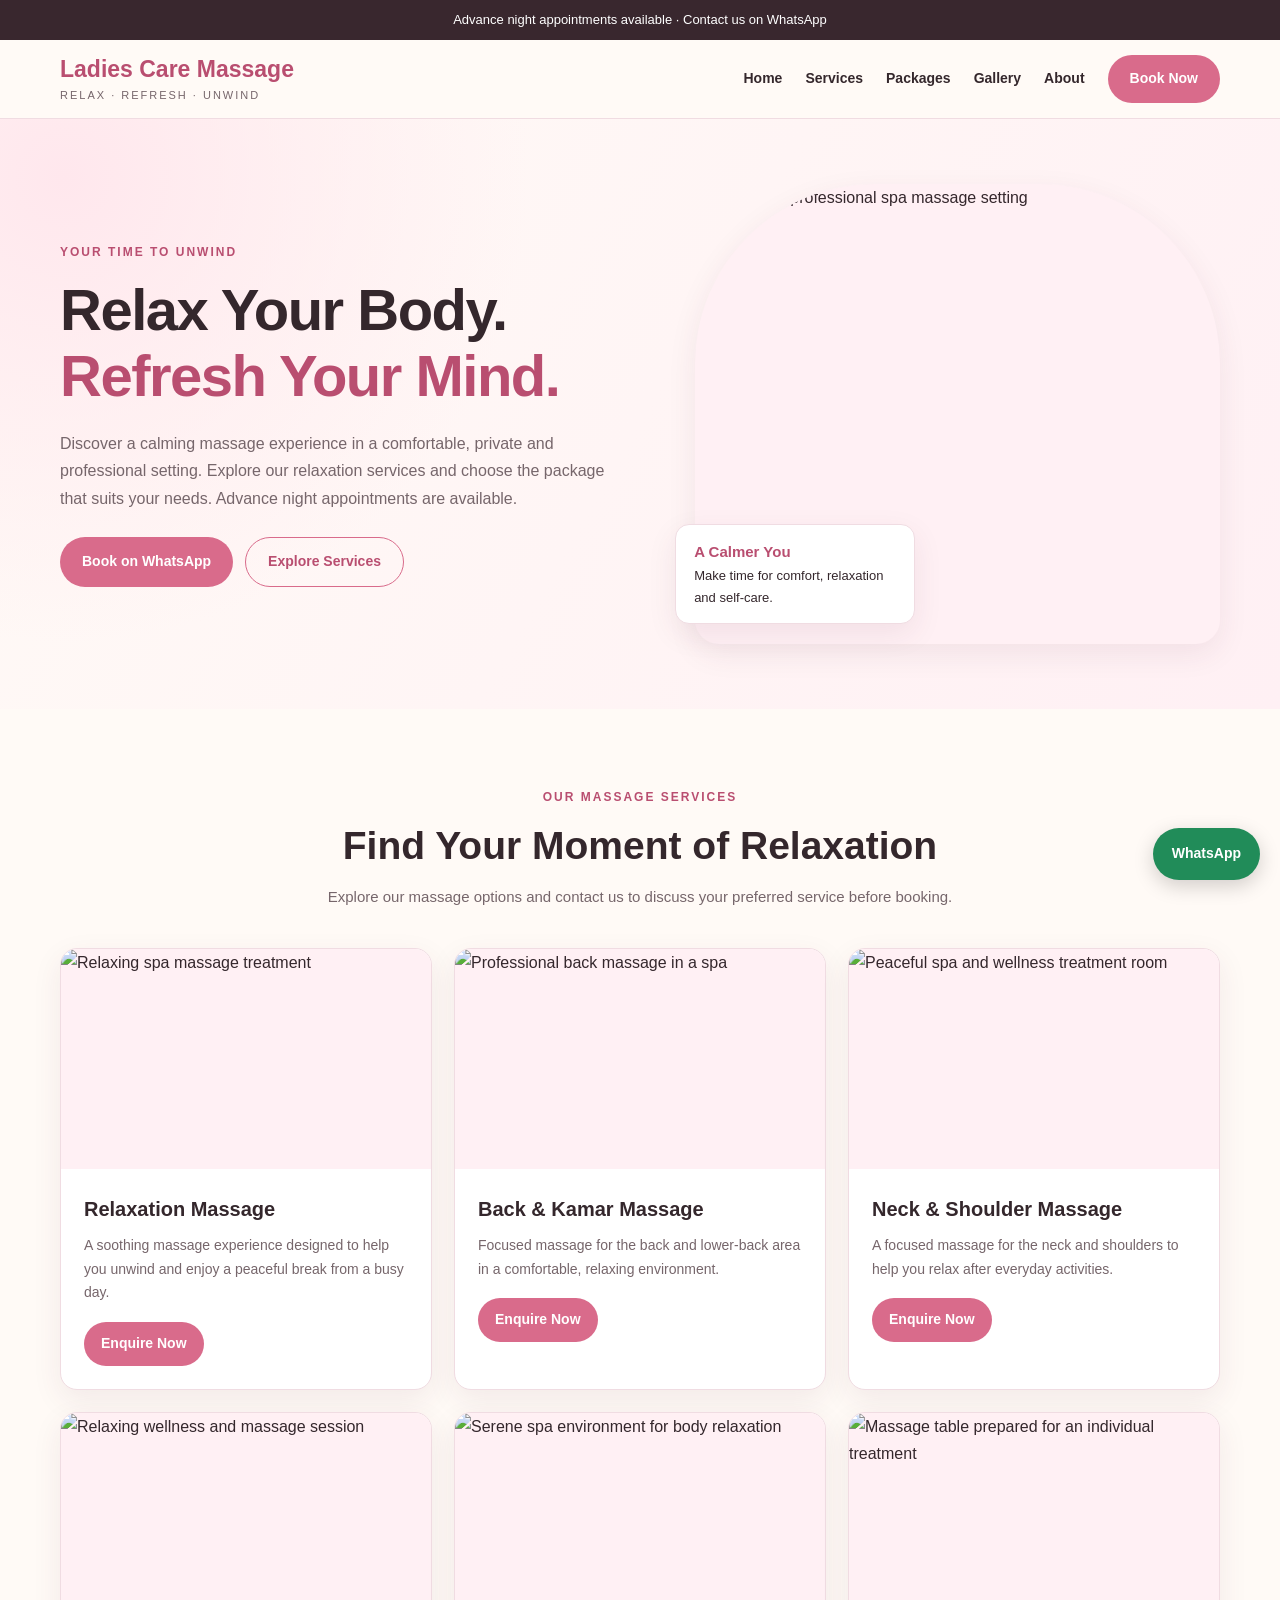
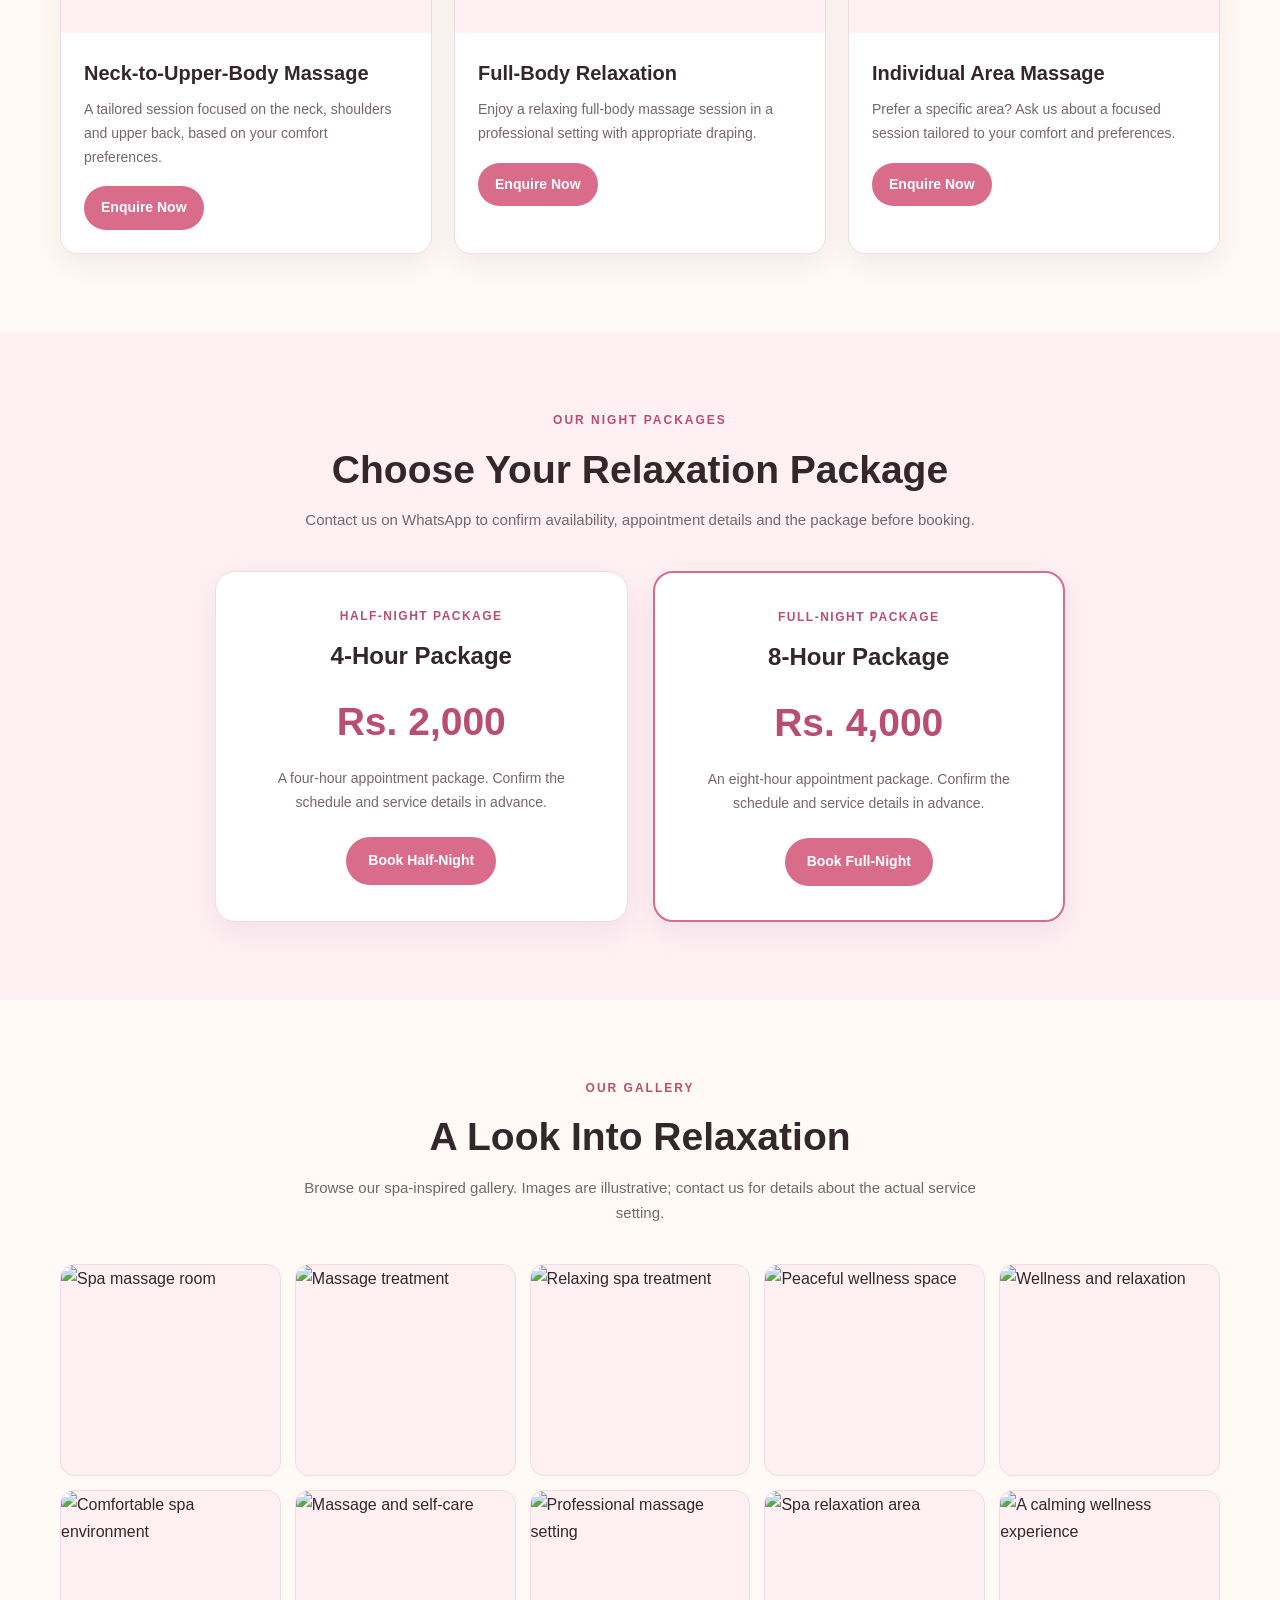
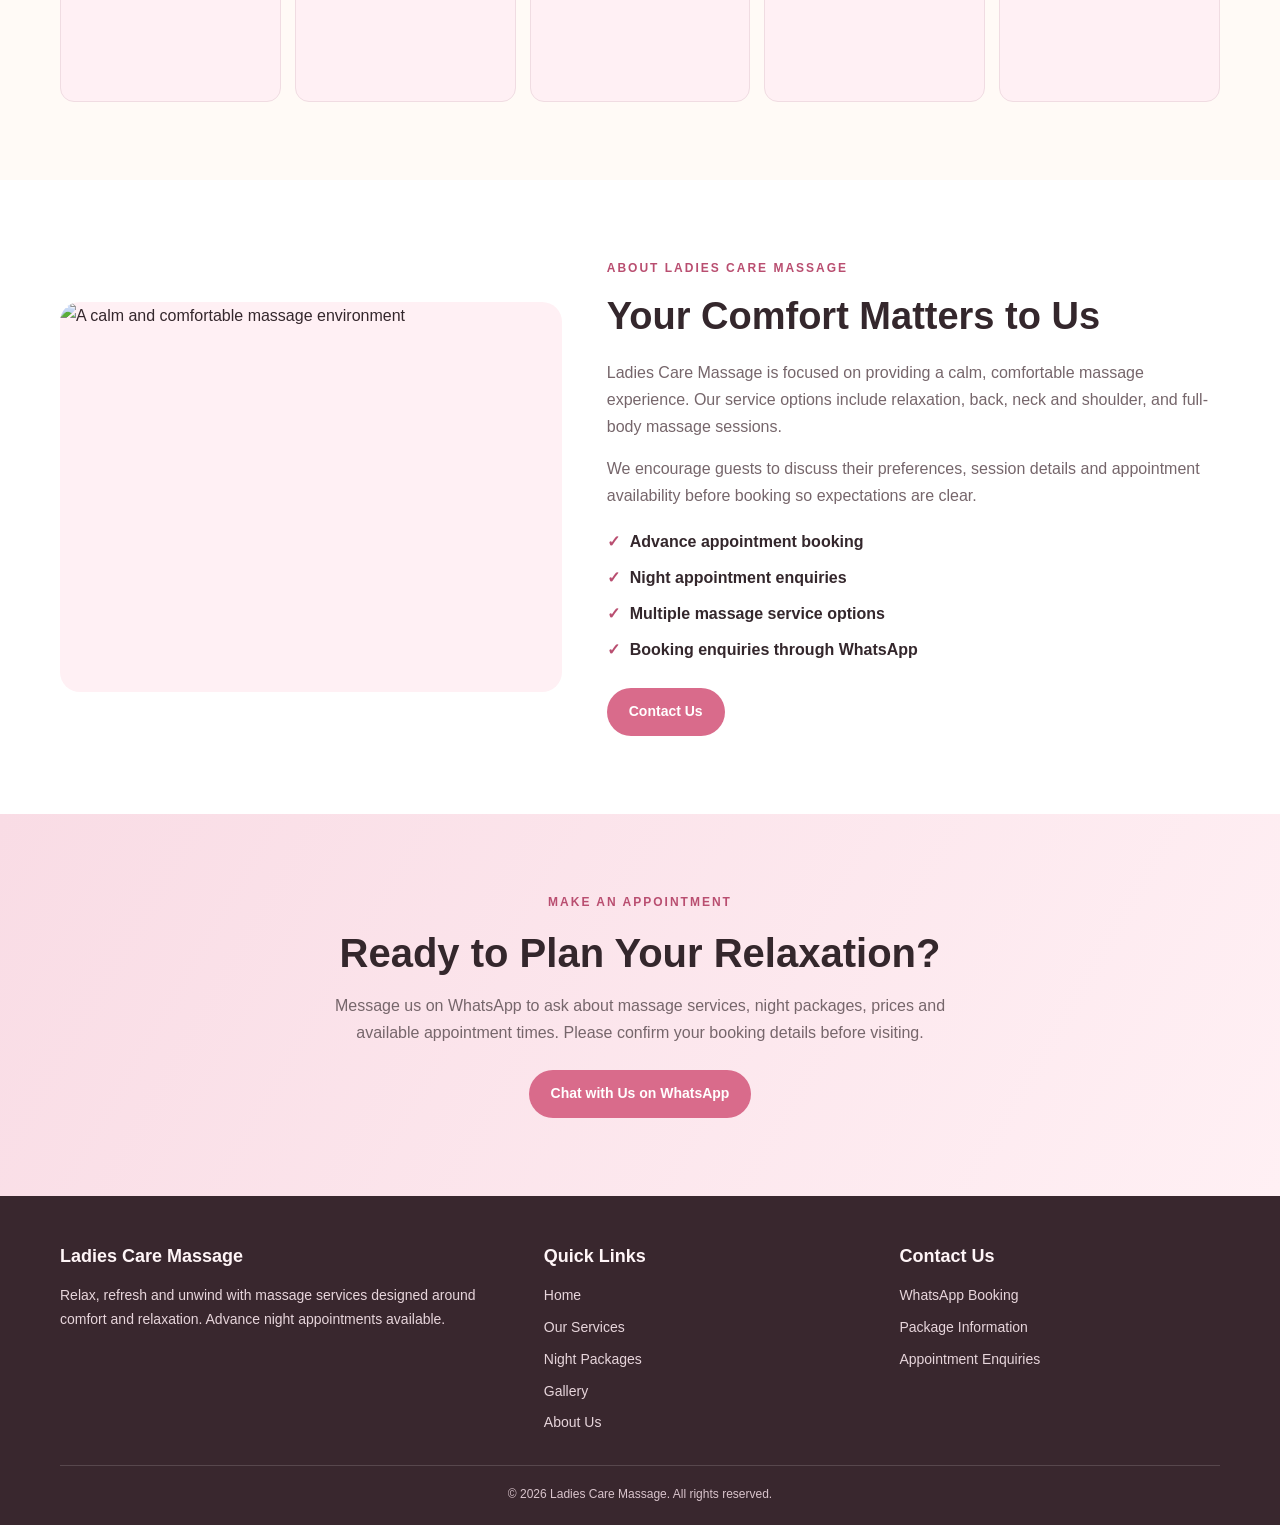
==== commit 9c588ce9: "Update index.html" ====
--- a/index.html
+++ b/index.html
@@ -1,508 +1,1044 @@
-```html
-<!doctype html>
+
+<!DOCTYPE html>
 <html lang="en">
 <head>
-  <meta charset="utf-8">
-  <meta name="viewport" content="width=device-width, initial-scale=1">
-
-  <title>Ladies Care Massage | Massage Services & Night Packages</title>
-  <meta name="description" content="Explore professional massage services for adult women, including relaxation, lower back, neck and shoulder, upper body and full body massage. View night packages and contact us on WhatsApp to book.">
-  <meta name="robots" content="index,follow">
+  <meta charset="UTF-8">
+  <meta name="viewport" content="width=device-width, initial-scale=1.0">
+
+  <title>Ladies Care Massage | Relax, Refresh & Unwind</title>
+
+  <meta name="description" content="Discover relaxing massage services at Ladies Care Massage. Explore shoulder, back, neck and full-body relaxation packages. Advance night appointments available. Contact us on WhatsApp.">
+
+  <meta name="robots" content="index, follow">
+  <meta name="theme-color" content="#fff7f5">
+
+  <!-- Google Search Console Verification -->
+  <meta name="google-site-verification" content="m1ZAD40rKrKqO4vETMOJ9Y1WLZ-6M0vweWRvoh5uR8U" />
+
   <link rel="canonical" href="https://ladiescaremassage.github.io/">
-  <meta name="theme-color" content="#f8eee9">
-
-  <meta property="og:title" content="Ladies Care Massage">
-  <meta property="og:description" content="Explore massage services for women and our 4-hour and 8-hour night packages.">
-  <meta property="og:url" content="https://ladiescaremassage.github.io/">
-
-  <link rel="preconnect" href="https://fonts.googleapis.com">
-  <link rel="preconnect" href="https://images.unsplash.com">
-  <link href="https://fonts.googleapis.com/css2?family=DM+Sans:wght@400;500;600;700&family=Playfair+Display:wght@500;600;700&display=swap" rel="stylesheet">
-  <link rel="stylesheet" href="style.css">
 
   <style>
-    /* Homepage additions */
-    .home-intro {
+    :root {
+      --pink: #d96b8b;
+      --pink-dark: #b94e70;
+      --pink-light: #fff0f4;
+      --cream: #fffaf6;
+      --text: #34272c;
+      --muted: #76666b;
+      --white: #ffffff;
+      --border: #f0dce2;
+      --shadow: 0 10px 30px rgba(91, 42, 60, 0.08);
+    }
+
+    * {
+      margin: 0;
+      padding: 0;
+      box-sizing: border-box;
+    }
+
+    html {
+      scroll-behavior: smooth;
+      scroll-padding-top: 90px;
+    }
+
+    body {
+      font-family: Arial, Helvetica, sans-serif;
+      background: var(--cream);
+      color: var(--text);
+      line-height: 1.7;
+    }
+
+    img {
+      display: block;
+      width: 100%;
+      object-fit: cover;
+    }
+
+    a {
+      color: inherit;
+      text-decoration: none;
+    }
+
+    .container {
+      width: min(1160px, 92%);
+      margin: auto;
+    }
+
+    .topbar {
+      background: #39272e;
+      color: white;
       text-align: center;
-      max-width: 760px;
-      margin: 0 auto 32px;
-    }
-
-    .home-service-grid {
+      padding: 9px 15px;
+      font-size: 13px;
+    }
+
+    header {
+      background: rgba(255, 250, 246, 0.97);
+      border-bottom: 1px solid var(--border);
+      position: sticky;
+      top: 0;
+      z-index: 100;
+    }
+
+    .navbar {
+      min-height: 78px;
+      display: flex;
+      align-items: center;
+      justify-content: space-between;
+      gap: 20px;
+    }
+
+    .logo {
+      color: var(--pink-dark);
+      font-size: 23px;
+      font-weight: 800;
+      line-height: 1.2;
+    }
+
+    .logo span {
+      display: block;
+      color: var(--muted);
+      font-size: 11px;
+      font-weight: 500;
+      letter-spacing: 2px;
+      text-transform: uppercase;
+      margin-top: 5px;
+    }
+
+    nav {
+      display: flex;
+      align-items: center;
+      flex-wrap: wrap;
+      gap: 23px;
+    }
+
+    nav a {
+      font-size: 14px;
+      font-weight: 600;
+    }
+
+    nav a:hover {
+      color: var(--pink-dark);
+    }
+
+    .button {
+      display: inline-flex;
+      justify-content: center;
+      align-items: center;
+      gap: 8px;
+      padding: 12px 22px;
+      background: var(--pink);
+      color: white;
+      border: 0;
+      border-radius: 30px;
+      font-weight: 700;
+      font-size: 14px;
+      transition: 0.25s ease;
+      cursor: pointer;
+    }
+
+    .button:hover {
+      background: var(--pink-dark);
+      transform: translateY(-2px);
+    }
+
+    .button-outline {
+      background: transparent;
+      border: 1px solid var(--pink);
+      color: var(--pink-dark);
+    }
+
+    .button-outline:hover {
+      color: white;
+    }
+
+    .hero {
+      padding: 65px 0;
+      background:
+        radial-gradient(circle at 5% 10%, #ffe7ed 0, transparent 35%),
+        linear-gradient(120deg, #fffaf6, #fff0f4);
+    }
+
+    .hero-grid {
+      display: grid;
+      grid-template-columns: 1.05fr 0.95fr;
+      align-items: center;
+      gap: 55px;
+    }
+
+    .eyebrow {
+      color: var(--pink-dark);
+      text-transform: uppercase;
+      font-weight: 800;
+      letter-spacing: 2px;
+      font-size: 12px;
+      margin-bottom: 15px;
+    }
+
+    h1 {
+      font-size: clamp(36px, 5vw, 58px);
+      line-height: 1.13;
+      letter-spacing: -1.5px;
+      margin-bottom: 22px;
+    }
+
+    h1 span {
+      color: var(--pink-dark);
+    }
+
+    .hero p {
+      max-width: 560px;
+      color: var(--muted);
+      font-size: 16px;
+      margin-bottom: 25px;
+    }
+
+    .hero-buttons {
+      display: flex;
+      gap: 12px;
+      flex-wrap: wrap;
+    }
+
+    .hero-photo {
+      position: relative;
+    }
+
+    .hero-photo img {
+      height: 460px;
+      border-radius: 180px 180px 24px 24px;
+      box-shadow: var(--shadow);
+      background: var(--pink-light);
+    }
+
+    .photo-note {
+      position: absolute;
+      bottom: 20px;
+      left: -20px;
+      max-width: 240px;
+      background: white;
+      border: 1px solid var(--border);
+      border-radius: 14px;
+      padding: 14px 18px;
+      box-shadow: var(--shadow);
+      font-size: 13px;
+    }
+
+    .photo-note strong {
+      display: block;
+      color: var(--pink-dark);
+      font-size: 15px;
+    }
+
+    section {
+      padding: 78px 0;
+    }
+
+    .section-heading {
+      max-width: 700px;
+      text-align: center;
+      margin: 0 auto 38px;
+    }
+
+    .section-heading h2 {
+      font-size: clamp(28px, 4vw, 39px);
+      line-height: 1.25;
+      margin-bottom: 13px;
+    }
+
+    .section-heading p {
+      color: var(--muted);
+      font-size: 15px;
+    }
+
+    .services-grid {
       display: grid;
       grid-template-columns: repeat(3, minmax(0, 1fr));
       gap: 22px;
     }
 
-    .home-service-grid .service-card {
-      min-width: 0;
+    .service-card {
+      background: white;
+      border: 1px solid var(--border);
+      border-radius: 17px;
       overflow: hidden;
-    }
-
-    .home-service-grid .service-card img {
-      display: block;
-      width: 100%;
-      height: 230px;
-      object-fit: cover;
-    }
-
-    .home-service-grid .card-body {
-      display: flex;
-      flex-direction: column;
-      height: calc(100% - 230px);
-    }
-
-    .home-service-grid .card-link {
-      margin-top: auto;
-      padding-top: 18px;
-    }
-
-    .home-gallery-grid {
+      box-shadow: var(--shadow);
+      transition: transform 0.25s ease;
+    }
+
+    .service-card:hover {
+      transform: translateY(-5px);
+    }
+
+    .service-card img {
+      height: 220px;
+      background: var(--pink-light);
+    }
+
+    .service-content {
+      padding: 23px;
+    }
+
+    .service-content h3 {
+      font-size: 20px;
+      margin-bottom: 8px;
+    }
+
+    .service-content p {
+      color: var(--muted);
+      font-size: 14px;
+      margin-bottom: 17px;
+    }
+
+    .service-content .button {
+      padding: 10px 17px;
+    }
+
+    .packages {
+      background: var(--pink-light);
+    }
+
+    .package-grid {
+      display: grid;
+      grid-template-columns: repeat(2, minmax(0, 1fr));
+      gap: 25px;
+      max-width: 850px;
+      margin: auto;
+    }
+
+    .package-card {
+      background: white;
+      border: 1px solid var(--border);
+      border-radius: 20px;
+      padding: 34px;
+      text-align: center;
+      box-shadow: var(--shadow);
+    }
+
+    .package-card.featured {
+      border: 2px solid var(--pink);
+    }
+
+    .package-label {
+      color: var(--pink-dark);
+      font-size: 12px;
+      font-weight: 800;
+      letter-spacing: 1.5px;
+      text-transform: uppercase;
+    }
+
+    .package-card h3 {
+      font-size: 24px;
+      margin: 10px 0;
+    }
+
+    .price {
+      font-size: 39px;
+      font-weight: 800;
+      color: var(--pink-dark);
+      margin: 12px 0;
+    }
+
+    .price small {
+      font-size: 14px;
+      color: var(--muted);
+      font-weight: 500;
+    }
+
+    .package-card p {
+      color: var(--muted);
+      font-size: 14px;
+      margin-bottom: 22px;
+    }
+
+    .gallery-grid {
       display: grid;
       grid-template-columns: repeat(5, minmax(0, 1fr));
       gap: 14px;
     }
 
-    .home-gallery-grid img {
-      width: 100%;
-      height: 175px;
-      display: block;
-      object-fit: cover;
-      border-radius: 12px;
-      border: 1px solid #ead6d0;
-      background: #f8eee9;
-    }
-
-    .women-note {
+    .gallery-item {
+      overflow: hidden;
+      border-radius: 14px;
+      background: var(--pink-light);
+      border: 1px solid var(--border);
+    }
+
+    .gallery-item img {
+      height: 210px;
+      transition: transform 0.35s ease;
+    }
+
+    .gallery-item:hover img {
+      transform: scale(1.05);
+    }
+
+    .about {
+      background: white;
+    }
+
+    .about-grid {
+      display: grid;
+      grid-template-columns: 0.9fr 1.1fr;
+      gap: 45px;
+      align-items: center;
+    }
+
+    .about-grid img {
+      height: 390px;
+      border-radius: 20px;
+      background: var(--pink-light);
+    }
+
+    .about-copy h2 {
+      font-size: clamp(28px, 4vw, 38px);
+      line-height: 1.25;
+      margin-bottom: 18px;
+    }
+
+    .about-copy p {
+      color: var(--muted);
+      margin-bottom: 15px;
+    }
+
+    .features {
+      list-style: none;
+      margin: 18px 0 25px;
+    }
+
+    .features li {
+      margin: 9px 0;
+      font-weight: 600;
+    }
+
+    .features li::before {
+      content: "✓";
+      color: var(--pink-dark);
+      font-weight: 800;
+      margin-right: 10px;
+    }
+
+    .booking {
+      background: linear-gradient(120deg, #f9dce5, #fff0f4);
       text-align: center;
-      margin: 0 auto 26px;
-      max-width: 760px;
-      color: #79666a;
-    }
-
-    .home-deals-grid {
+    }
+
+    .booking h2 {
+      font-size: clamp(28px, 4vw, 40px);
+      line-height: 1.25;
+      margin-bottom: 14px;
+    }
+
+    .booking p {
+      max-width: 650px;
+      margin: 0 auto 24px;
+      color: var(--muted);
+    }
+
+    footer {
+      background: #39272e;
+      color: #fff5f7;
+      padding: 45px 0 20px;
+    }
+
+    .footer-grid {
       display: grid;
-      grid-template-columns: repeat(2, minmax(0, 1fr));
-      gap: 24px;
-      max-width: 960px;
-      margin: 0 auto;
-    }
-
-    .home-deals-grid .deal-card {
-      min-width: 0;
-    }
-
-    .home-deals-grid .price {
-      margin: 16px 0;
-    }
-
-    .home-deals-grid .button {
-      display: inline-flex;
-      align-items: center;
-      justify-content: center;
+      grid-template-columns: 1.4fr 1fr 1fr;
+      gap: 35px;
+      margin-bottom: 30px;
+    }
+
+    footer h3 {
+      margin-bottom: 13px;
+      font-size: 18px;
+    }
+
+    footer p,
+    footer a {
+      color: #e7d5db;
+      font-size: 14px;
+    }
+
+    footer a:hover {
+      color: white;
+    }
+
+    .footer-links {
+      display: grid;
+      gap: 8px;
+    }
+
+    .copyright {
+      border-top: 1px solid rgba(255,255,255,0.15);
+      padding-top: 18px;
       text-align: center;
-      max-width: 100%;
-    }
-
-    .home-cta {
-      display: flex;
-      align-items: center;
-      justify-content: space-between;
-      gap: 24px;
-      padding: 30px;
-      border-radius: 18px;
-      background: #f7e7e7;
-    }
-
-    .home-cta h2 {
-      margin: 6px 0 10px;
-    }
-
-    .home-cta p {
-      margin-bottom: 0;
+      color: #d9c4cc;
+      font-size: 12px;
+    }
+
+    .whatsapp-float {
+      position: fixed;
+      right: 20px;
+      bottom: 20px;
+      z-index: 200;
+      border-radius: 50px;
+      padding: 14px 19px;
+      background: #218c59;
+      color: white;
+      box-shadow: 0 6px 20px rgba(0,0,0,0.18);
+      font-size: 14px;
+      font-weight: 800;
+    }
+
+    .whatsapp-float:hover {
+      background: #176e45;
     }
 
     @media (max-width: 900px) {
-      .home-service-grid {
+      .hero-grid,
+      .about-grid {
+        grid-template-columns: 1fr;
+      }
+
+      .hero-grid {
+        gap: 35px;
+      }
+
+      .hero-photo {
+        max-width: 600px;
+        margin: auto;
+        width: 100%;
+      }
+
+      .hero-photo img {
+        height: 390px;
+      }
+
+      .services-grid {
         grid-template-columns: repeat(2, minmax(0, 1fr));
       }
 
-      .home-gallery-grid {
+      .gallery-grid {
         grid-template-columns: repeat(3, minmax(0, 1fr));
       }
 
-      .home-gallery-grid img {
-        height: 160px;
+      nav {
+        gap: 12px;
+      }
+
+      .navbar {
+        padding: 14px 0;
+        align-items: flex-start;
       }
     }
 
     @media (max-width: 600px) {
-      .home-service-grid,
-      .home-deals-grid {
+      .topbar {
+        font-size: 11px;
+      }
+
+      .navbar {
+        flex-direction: column;
+        align-items: center;
+      }
+
+      nav {
+        justify-content: center;
+        gap: 10px 15px;
+      }
+
+      nav a {
+        font-size: 12px;
+      }
+
+      nav .button {
+        padding: 9px 13px;
+      }
+
+      .hero {
+        padding: 45px 0;
+      }
+
+      .hero-photo img {
+        height: 320px;
+        border-radius: 120px 120px 20px 20px;
+      }
+
+      .photo-note {
+        left: 8px;
+        bottom: 10px;
+      }
+
+      section {
+        padding: 55px 0;
+      }
+
+      .services-grid,
+      .package-grid {
         grid-template-columns: 1fr;
       }
 
-      .home-service-grid .service-card img {
-        height: 220px;
-      }
-
-      .home-gallery-grid {
+      .service-card img {
+        height: 230px;
+      }
+
+      .gallery-grid {
         grid-template-columns: repeat(2, minmax(0, 1fr));
         gap: 10px;
       }
 
-      .home-gallery-grid img {
-        height: 135px;
-      }
-
-      .home-cta {
-        flex-direction: column;
-        align-items: flex-start;
-        padding: 22px;
+      .gallery-item img {
+        height: 175px;
+      }
+
+      .package-card {
+        padding: 26px 20px;
+      }
+
+      .about-grid img {
+        height: 290px;
+      }
+
+      .footer-grid {
+        grid-template-columns: 1fr;
+        gap: 25px;
+      }
+
+      .whatsapp-float {
+        right: 12px;
+        bottom: 12px;
+        padding: 12px 15px;
       }
     }
   </style>
 </head>
 
 <body>
-<header class="site-header">
-  <a class="brand" href="index.html">
-    <span class="brand-mark">✿</span>
-    <span>
-      <strong>Ladies Care Massage</strong>
-      <small>RELAX · REFRESH · RECONNECT</small>
-    </span>
+
+  <div class="topbar">
+    Advance night appointments available · Contact us on WhatsApp
+  </div>
+
+  <header>
+    <div class="container navbar">
+      <a class="logo" href="#home">
+        Ladies Care Massage
+        <span>Relax · Refresh · Unwind</span>
+      </a>
+
+      <nav aria-label="Main navigation">
+        <a href="#home">Home</a>
+        <a href="#services">Services</a>
+        <a href="#packages">Packages</a>
+        <a href="#gallery">Gallery</a>
+        <a href="#about">About</a>
+        <a href="#contact" class="button">Book Now</a>
+      </nav>
+    </div>
+  </header>
+
+  <main>
+
+    <!-- HERO -->
+    <section class="hero" id="home">
+      <div class="container hero-grid">
+        <div>
+          <div class="eyebrow">Your time to unwind</div>
+
+          <h1>
+            Relax Your Body.<br>
+            <span>Refresh Your Mind.</span>
+          </h1>
+
+          <p>
+            Discover a calming massage experience in a comfortable,
+            private and professional setting. Explore our relaxation
+            services and choose the package that suits your needs.
+            Advance night appointments are available.
+          </p>
+
+          <div class="hero-buttons">
+            <a class="button"
+               href="https://wa.me/923061086161?text=Hello%2C%20I%20would%20like%20to%20book%20a%20massage%20appointment."
+               target="_blank" rel="noopener">
+              Book on WhatsApp
+            </a>
+
+            <a class="button button-outline" href="#services">
+              Explore Services
+            </a>
+          </div>
+        </div>
+
+        <div class="hero-photo">
+          <img
+            src="https://images.unsplash.com/photo-1544161515-4ab6ce6db874?auto=format&fit=crop&w=1000&q=85"
+            alt="A peaceful professional spa massage setting"
+            fetchpriority="high">
+
+          <div class="photo-note">
+            <strong>A Calmer You</strong>
+            Make time for comfort, relaxation and self-care.
+          </div>
+        </div>
+      </div>
+    </section>
+
+    <!-- SERVICES -->
+    <section id="services">
+      <div class="container">
+        <div class="section-heading">
+          <div class="eyebrow">Our massage services</div>
+          <h2>Find Your Moment of Relaxation</h2>
+          <p>
+            Explore our massage options and contact us to discuss
+            your preferred service before booking.
+          </p>
+        </div>
+
+        <div class="services-grid">
+
+          <article class="service-card">
+            <img
+              src="https://images.unsplash.com/photo-1519823551278-64ac92734fb1?auto=format&fit=crop&w=800&q=80"
+              alt="Relaxing spa massage treatment"
+              loading="lazy">
+            <div class="service-content">
+              <h3>Relaxation Massage</h3>
+              <p>
+                A soothing massage experience designed to help you
+                unwind and enjoy a peaceful break from a busy day.
+              </p>
+              <a class="button"
+                 href="https://wa.me/923061086161?text=Hello%2C%20I%20am%20interested%20in%20a%20relaxation%20massage."
+                 target="_blank" rel="noopener">Enquire Now</a>
+            </div>
+          </article>
+
+          <article class="service-card">
+            <img
+              src="https://images.unsplash.com/photo-1600334089648-b0d9d3028eb2?auto=format&fit=crop&w=800&q=80"
+              alt="Professional back massage in a spa"
+              loading="lazy">
+            <div class="service-content">
+              <h3>Back & Kamar Massage</h3>
+              <p>
+                Focused massage for the back and lower-back area
+                in a comfortable, relaxing environment.
+              </p>
+              <a class="button"
+                 href="https://wa.me/923061086161?text=Hello%2C%20I%20am%20interested%20in%20a%20back%20and%20lower-back%20massage."
+                 target="_blank" rel="noopener">Enquire Now</a>
+            </div>
+          </article>
+
+          <article class="service-card">
+            <img
+              src="https://images.unsplash.com/photo-1540555700478-4be289fbecef?auto=format&fit=crop&w=800&q=80"
+              alt="Peaceful spa and wellness treatment room"
+              loading="lazy">
+            <div class="service-content">
+              <h3>Neck & Shoulder Massage</h3>
+              <p>
+                A focused massage for the neck and shoulders
+                to help you relax after everyday activities.
+              </p>
+              <a class="button"
+                 href="https://wa.me/923061086161?text=Hello%2C%20I%20am%20interested%20in%20a%20neck%20and%20shoulder%20massage."
+                 target="_blank" rel="noopener">Enquire Now</a>
+            </div>
+          </article>
+
+          <article class="service-card">
+            <img
+              src="https://images.unsplash.com/photo-1515377905703-c4788e51af15?auto=format&fit=crop&w=800&q=80"
+              alt="Relaxing wellness and massage session"
+              loading="lazy">
+            <div class="service-content">
+              <h3>Neck-to-Upper-Body Massage</h3>
+              <p>
+                A tailored session focused on the neck, shoulders
+                and upper back, based on your comfort preferences.
+              </p>
+              <a class="button"
+                 href="https://wa.me/923061086161?text=Hello%2C%20I%20am%20interested%20in%20a%20neck-to-upper-body%20massage."
+                 target="_blank" rel="noopener">Enquire Now</a>
+            </div>
+          </article>
+
+          <article class="service-card">
+            <img
+              src="https://images.unsplash.com/photo-1540555700478-4be289fbecef?auto=format&fit=crop&w=800&q=80"
+              alt="Serene spa environment for body relaxation"
+              loading="lazy">
+            <div class="service-content">
+              <h3>Full-Body Relaxation</h3>
+              <p>
+                Enjoy a relaxing full-body massage session in a
+                professional setting with appropriate draping.
+              </p>
+              <a class="button"
+                 href="https://wa.me/923061086161?text=Hello%2C%20I%20am%20interested%20in%20a%20full-body%20relaxation%20massage."
+                 target="_blank" rel="noopener">Enquire Now</a>
+            </div>
+          </article>
+
+          <article class="service-card">
+            <img
+              src="https://images.unsplash.com/photo-1544161515-4ab6ce6db874?auto=format&fit=crop&w=800&q=80"
+              alt="Massage table prepared for an individual treatment"
+              loading="lazy">
+            <div class="service-content">
+              <h3>Individual Area Massage</h3>
+              <p>
+                Prefer a specific area? Ask us about a focused
+                session tailored to your comfort and preferences.
+              </p>
+              <a class="button"
+                 href="https://wa.me/923061086161?text=Hello%2C%20I%20would%20like%20to%20ask%20about%20an%20individual-area%20massage."
+                 target="_blank" rel="noopener">Enquire Now</a>
+            </div>
+          </article>
+
+        </div>
+      </div>
+    </section>
+
+    <!-- PACKAGES -->
+    <section class="packages" id="packages">
+      <div class="container">
+        <div class="section-heading">
+          <div class="eyebrow">Our night packages</div>
+          <h2>Choose Your Relaxation Package</h2>
+          <p>
+            Contact us on WhatsApp to confirm availability,
+            appointment details and the package before booking.
+          </p>
+        </div>
+
+        <div class="package-grid">
+
+          <article class="package-card">
+            <div class="package-label">Half-Night Package</div>
+            <h3>4-Hour Package</h3>
+            <div class="price">
+              Rs. 2,000
+            </div>
+            <p>
+              A four-hour appointment package.
+              Confirm the schedule and service details in advance.
+            </p>
+            <a class="button"
+               href="https://wa.me/923061086161?text=Hello%2C%20I%20would%20like%20to%20enquire%20about%20the%204-hour%20half-night%20package%20for%20Rs.%202000."
+               target="_blank" rel="noopener">Book Half-Night</a>
+          </article>
+
+          <article class="package-card featured">
+            <div class="package-label">Full-Night Package</div>
+            <h3>8-Hour Package</h3>
+            <div class="price">
+              Rs. 4,000
+            </div>
+            <p>
+              An eight-hour appointment package.
+              Confirm the schedule and service details in advance.
+            </p>
+            <a class="button"
+               href="https://wa.me/923061086161?text=Hello%2C%20I%20would%20like%20to%20enquire%20about%20the%208-hour%20full-night%20package%20for%20Rs.%204000."
+               target="_blank" rel="noopener">Book Full-Night</a>
+          </article>
+
+        </div>
+      </div>
+    </section>
+
+    <!-- GALLERY: 10 IMAGES -->
+    <section id="gallery">
+      <div class="container">
+        <div class="section-heading">
+          <div class="eyebrow">Our gallery</div>
+          <h2>A Look Into Relaxation</h2>
+          <p>
+            Browse our spa-inspired gallery. Images are illustrative;
+            contact us for details about the actual service setting.
+          </p>
+        </div>
+
+        <div class="gallery-grid">
+
+          <div class="gallery-item">
+            <img src="https://images.unsplash.com/photo-1544161515-4ab6ce6db874?auto=format&fit=crop&w=600&q=80"
+                 alt="Spa massage room" loading="lazy">
+          </div>
+
+          <div class="gallery-item">
+            <img src="https://images.unsplash.com/photo-1519823551278-64ac92734fb1?auto=format&fit=crop&w=600&q=80"
+                 alt="Massage treatment" loading="lazy">
+          </div>
+
+          <div class="gallery-item">
+            <img src="https://images.unsplash.com/photo-1600334089648-b0d9d3028eb2?auto=format&fit=crop&w=600&q=80"
+                 alt="Relaxing spa treatment" loading="lazy">
+          </div>
+
+          <div class="gallery-item">
+            <img src="https://images.unsplash.com/photo-1540555700478-4be289fbecef?auto=format&fit=crop&w=600&q=80"
+                 alt="Peaceful wellness space" loading="lazy">
+          </div>
+
+          <div class="gallery-item">
+            <img src="https://images.unsplash.com/photo-1515377905703-c4788e51af15?auto=format&fit=crop&w=600&q=80"
+                 alt="Wellness and relaxation" loading="lazy">
+          </div>
+
+          <div class="gallery-item">
+            <img src="https://images.unsplash.com/photo-1544161515-4ab6ce6db874?auto=format&fit=crop&w=600&q=80"
+                 alt="Comfortable spa environment" loading="lazy">
+          </div>
+
+          <div class="gallery-item">
+            <img src="https://images.unsplash.com/photo-1519823551278-64ac92734fb1?auto=format&fit=crop&w=600&q=80"
+                 alt="Massage and self-care" loading="lazy">
+          </div>
+
+          <div class="gallery-item">
+            <img src="https://images.unsplash.com/photo-1600334089648-b0d9d3028eb2?auto=format&fit=crop&w=600&q=80"
+                 alt="Professional massage setting" loading="lazy">
+          </div>
+
+          <div class="gallery-item">
+            <img src="https://images.unsplash.com/photo-1540555700478-4be289fbecef?auto=format&fit=crop&w=600&q=80"
+                 alt="Spa relaxation area" loading="lazy">
+          </div>
+
+          <div class="gallery-item">
+            <img src="https://images.unsplash.com/photo-1515377905703-c4788e51af15?auto=format&fit=crop&w=600&q=80"
+                 alt="A calming wellness experience" loading="lazy">
+          </div>
+
+        </div>
+      </div>
+    </section>
+
+    <!-- ABOUT -->
+    <section class="about" id="about">
+      <div class="container about-grid">
+
+        <img
+          src="https://images.unsplash.com/photo-1544161515-4ab6ce6db874?auto=format&fit=crop&w=1000&q=85"
+          alt="A calm and comfortable massage environment"
+          loading="lazy">
+
+        <div class="about-copy">
+          <div class="eyebrow">About Ladies Care Massage</div>
+
+          <h2>Your Comfort Matters to Us</h2>
+
+          <p>
+            Ladies Care Massage is focused on providing a calm,
+            comfortable massage experience. Our service options
+            include relaxation, back, neck and shoulder, and
+            full-body massage sessions.
+          </p>
+
+          <p>
+            We encourage guests to discuss their preferences,
+            session details and appointment availability before
+            booking so expectations are clear.
+          </p>
+
+          <ul class="features">
+            <li>Advance appointment booking</li>
+            <li>Night appointment enquiries</li>
+            <li>Multiple massage service options</li>
+            <li>Booking enquiries through WhatsApp</li>
+          </ul>
+
+          <a class="button"
+             href="https://wa.me/923061086161?text=Hello%2C%20I%20would%20like%20more%20information%20about%20Ladies%20Care%20Massage."
+             target="_blank" rel="noopener">Contact Us</a>
+        </div>
+
+      </div>
+    </section>
+
+    <!-- CONTACT -->
+    <section class="booking" id="contact">
+      <div class="container">
+        <div class="eyebrow">Make an appointment</div>
+
+        <h2>Ready to Plan Your Relaxation?</h2>
+
+        <p>
+          Message us on WhatsApp to ask about massage services,
+          night packages, prices and available appointment times.
+          Please confirm your booking details before visiting.
+        </p>
+
+        <a class="button"
+           href="https://wa.me/923061086161?text=Hello%2C%20I%20would%20like%20to%20book%20an%20appointment%20at%20Ladies%20Care%20Massage."
+           target="_blank" rel="noopener">
+          Chat with Us on WhatsApp
+        </a>
+      </div>
+    </section>
+
+  </main>
+
+  <!-- FOOTER -->
+  <footer>
+    <div class="container">
+
+      <div class="footer-grid">
+        <div>
+          <h3>Ladies Care Massage</h3>
+          <p>
+            Relax, refresh and unwind with massage services
+            designed around comfort and relaxation.
+            Advance night appointments available.
+          </p>
+        </div>
+
+        <div>
+          <h3>Quick Links</h3>
+          <div class="footer-links">
+            <a href="#home">Home</a>
+            <a href="#services">Our Services</a>
+            <a href="#packages">Night Packages</a>
+            <a href="#gallery">Gallery</a>
+            <a href="#about">About Us</a>
+          </div>
+        </div>
+
+        <div>
+          <h3>Contact Us</h3>
+          <div class="footer-links">
+            <a href="https://wa.me/923061086161"
+               target="_blank" rel="noopener">WhatsApp Booking</a>
+            <a href="#packages">Package Information</a>
+            <a href="#contact">Appointment Enquiries</a>
+          </div>
+        </div>
+      </div>
+
+      <div class="copyright">
+        © <span id="year">2026</span> Ladies Care Massage.
+        All rights reserved.
+      </div>
+
+    </div>
+  </footer>
+
+  <a class="whatsapp-float"
+     href="https://wa.me/923061086161?text=Hello%2C%20I%20would%20like%20to%20make%20a%20booking%20enquiry."
+     target="_blank" rel="noopener"
+     aria-label="Contact Ladies Care Massage on WhatsApp">
+    WhatsApp
   </a>
 
-  <button class="menu-toggle" aria-label="Open navigation" aria-expanded="false">☰</button>
-
-  <nav class="nav">
-    <a class="active" href="index.html">Home</a>
-    <a href="about.html">About Us</a>
-    <a href="services.html">Services</a>
-    <a href="#deals">Night Packages</a>
-    <a href="#gallery">Gallery</a>
-    <a href="contact.html">Contact</a>
-    <a class="nav-book" href="https://wa.me/923061086161" target="_blank" rel="noopener">Book Now ↗</a>
-  </nav>
-</header>
-
-<main>
-
-  <!-- HERO -->
-  <section class="hero">
-    <img
-      class="hero-image"
-      src="https://images.unsplash.com/photo-1544161515-4ab6ce6db874?auto=format&fit=crop&w=1900&q=85"
-      alt="Calming spa environment prepared for a professional massage">
-
-    <div class="hero-shade"></div>
-
-    <div class="hero-content">
-      <p class="eyebrow light">PROFESSIONAL MASSAGE</p>
-      <h1>Relax, refresh<br><em>and feel renewed.</em></h1>
-      <p class="hero-copy">
-        Explore professional massage services for adult women in a calm,
-        comfortable setting. Contact us to arrange an appointment.
-      </p>
-
-      <div class="hero-actions">
-        <a class="button button-rose"
-           href="https://wa.me/923061086161?text=Hello%2C%20I%20would%20like%20to%20book%20a%20massage%20appointment."
-           target="_blank" rel="noopener">Book on WhatsApp ↗</a>
-
-        <a class="text-link light-link" href="#services">Explore Services →</a>
-      </div>
-
-      <p class="hero-note">✦ Advance Booking · Clear Prices · Personal Care</p>
-    </div>
-
-    <div class="hero-label">
-      YOUR COMFORT MATTERS
-      <strong>Time to relax and unwind</strong>
-    </div>
-  </section>
-
-  <!-- TRUST STRIP -->
-  <section class="trust-strip container">
-    <div>
-      <span class="trust-icon">♡</span>
-      <span><strong>Comfort First</strong><small>A calm, respectful experience</small></span>
-    </div>
-    <div>
-      <span class="trust-icon">✧</span>
-      <span><strong>Advance Booking</strong><small>Plan your preferred time</small></span>
-    </div>
-    <div>
-      <span class="trust-icon">❋</span>
-      <span><strong>Clear Information</strong><small>Ask about services and rates</small></span>
-    </div>
-    <div>
-      <span class="trust-icon">◷</span>
-      <span><strong>Night Packages</strong><small>4-hour and 8-hour options</small></span>
-    </div>
-  </section>
-
-  <!-- SIX SERVICES -->
-  <section class="section container" id="services">
-    <div class="section-heading home-intro">
-      <p class="eyebrow">OUR SERVICES</p>
-      <h2>Massage Services for Women</h2>
-      <p>
-        Explore our massage options and choose a session that suits your needs.
-        Please confirm service details and availability before booking.
-      </p>
-    </div>
-
-    <p class="women-note">
-      Professional massage appointments for adult women.
-      Treatment areas and session details are agreed upon before each appointment.
-    </p>
-
-    <div class="home-service-grid">
-
-      <article class="service-card">
-        <img
-          src="https://images.unsplash.com/photo-1519823551278-64ac92734fb1?auto=format&fit=crop&w=800&q=80"
-          alt="Relaxation massage in a professional spa"
-          loading="lazy">
-        <div class="card-body">
-          <span class="card-kicker">01 / RELAX</span>
-          <h3>Relaxation Massage</h3>
-          <p>A calming session designed to help you slow down, unwind and enjoy a peaceful break.</p>
-          <a class="card-link" href="services.html">View details →</a>
-        </div>
-      </article>
-
-      <article class="service-card">
-        <img
-          src="https://images.unsplash.com/photo-1600334089648-b0d9d3028eb2?auto=format&fit=crop&w=800&q=80"
-          alt="Back massage treatment in a relaxing spa"
-          loading="lazy">
-        <div class="card-body">
-          <span class="card-kicker">02 / LOWER BACK</span>
-          <h3>Lower Back Massage</h3>
-          <p>A focused session for the lower back area to promote relaxation and comfort.</p>
-          <a class="card-link" href="services.html">View details →</a>
-        </div>
-      </article>
-
-      <article class="service-card">
-        <img
-          src="https://images.unsplash.com/photo-1540555700478-4be289fbecef?auto=format&fit=crop&w=800&q=80"
-          alt="Peaceful spa treatment room"
-          loading="lazy">
-        <div class="card-body">
-          <span class="card-kicker">03 / NECK & SHOULDERS</span>
-          <h3>Neck & Shoulder Massage</h3>
-          <p>A dedicated session for the neck and shoulders after a busy day.</p>
-          <a class="card-link" href="services.html">View details →</a>
-        </div>
-      </article>
-
-      <article class="service-card">
-        <img
-          src="https://images.unsplash.com/photo-1544161515-4ab6ce6db874?auto=format&fit=crop&w=800&q=80"
-          alt="Professional wellness massage setting"
-          loading="lazy">
-        <div class="card-body">
-          <span class="card-kicker">04 / UPPER BODY</span>
-          <h3>Neck-to-Abdomen Massage</h3>
-          <p>Ask about a session covering agreed areas from the neck through the upper body and abdomen.</p>
-          <a class="card-link" href="services.html">View details →</a>
-        </div>
-      </article>
-
-      <article class="service-card">
-        <img
-          src="https://images.unsplash.com/photo-1540555700478-4be289fbecef?auto=format&fit=crop&w=800&q=80"
-          alt="Comfortable spa room for a full body massage"
-          loading="lazy">
-        <div class="card-body">
-          <span class="card-kicker">05 / FULL BODY</span>
-          <h3>Full Body Massage</h3>
-          <p>A relaxation session covering agreed body areas, tailored to your preferences.</p>
-          <a class="card-link" href="services.html">View details →</a>
-        </div>
-      </article>
-
-      <article class="service-card">
-        <img
-          src="https://images.unsplash.com/photo-1515377905703-c4788e51af15?auto=format&fit=crop&w=800&q=80"
-          alt="Peaceful wellness and relaxation environment"
-          loading="lazy">
-        <div class="card-body">
-          <span class="card-kicker">06 / INDIVIDUAL AREAS</span>
-          <h3>Individual Body Area Massage</h3>
-          <p>Ask about focused sessions for areas such as the arms, legs, hands or feet.</p>
-          <a class="card-link" href="services.html">View details →</a>
-        </div>
-      </article>
-
-    </div>
-
-    <div style="text-align:center; margin-top:30px">
-      <a class="button button-dark" href="services.html">Explore All Services →</a>
-    </div>
-  </section>
-
-  <!-- NIGHT PACKAGES WITH PRICES -->
-  <section class="deal-section" id="deals">
-    <div class="container">
-      <div class="section-heading">
-        <p class="eyebrow">NIGHT-TIME BOOKINGS</p>
-        <h2>Choose Your Night Package</h2>
-        <p>Choose your preferred duration and message us to confirm appointment availability and package details.</p>
-      </div>
-
-      <div class="home-deals-grid">
-
-        <article class="deal-card">
-          <div class="deal-top">
-            <span class="deal-label">4 HOURS</span>
-            <span class="deal-flower">✿</span>
-          </div>
-
-          <h3>Half-Night Package</h3>
-          <p>Four-hour booking window</p>
-          <div class="price">Rs. 2,000</div>
-
-          <ul>
-            <li>Advance booking required</li>
-            <li>Confirm service details first</li>
-            <li>Availability subject to confirmation</li>
-          </ul>
-
-          <a class="button button-dark"
-             href="https://wa.me/923061086161?text=Hello%2C%20I%20would%20like%20to%20ask%20about%20the%204-hour%20Half-Night%20Package%20for%20Rs.%202000."
-             target="_blank" rel="noopener">Enquire on WhatsApp ↗</a>
-        </article>
-
-        <article class="deal-card deal-featured">
-          <div class="deal-top">
-            <span class="deal-label">8 HOURS</span>
-            <span class="popular-pill">FULL NIGHT</span>
-          </div>
-
-          <h3>Full-Night Package</h3>
-          <p>Eight-hour booking window</p>
-          <div class="price">Rs. 4,000</div>
-
-          <ul>
-            <li>Double the 4-hour package price</li>
-            <li>Advance booking required</li>
-            <li>Confirm service inclusions first</li>
-          </ul>
-
-          <a class="button button-rose"
-             href="https://wa.me/923061086161?text=Hello%2C%20I%20would%20like%20to%20ask%20about%20the%208-hour%20Full-Night%20Package%20for%20Rs.%204000."
-             target="_blank" rel="noopener">Enquire on WhatsApp ↗</a>
-        </article>
-
-      </div>
-
-      <p class="fine-print">
-        Please confirm final prices, service details and appointment availability directly before booking.
-      </p>
-    </div>
-  </section>
-
-  <!-- GALLERY: TEN IMAGES -->
-  <section class="section container" id="gallery">
-    <div class="section-heading">
-      <p class="eyebrow">OUR GALLERY</p>
-      <h2>A Glimpse of the Experience</h2>
-      <p>Explore our massage and spa gallery for a feel of the relaxing atmosphere.</p>
-    </div>
-
-    <div class="home-gallery-grid">
-      <img src="https://images.unsplash.com/photo-1519823551278-64ac92734fb1?auto=format&fit=crop&w=800&q=80"
-           alt="Professional massage treatment" loading="lazy">
-
-      <img src="https://images.unsplash.com/photo-1600334089648-b0d9d3028eb2?auto=format&fit=crop&w=800&q=80"
-           alt="Relaxing spa treatment room" loading="lazy">
-
-      <img src="https://images.unsplash.com/photo-1540555700478-4be289fbecef?auto=format&fit=crop&w=800&q=80"
-           alt="Spa environment with a calming atmosphere" loading="lazy">
-
-      <img src="https://images.unsplash.com/photo-1544161515-4ab6ce6db874?auto=format&fit=crop&w=800&q=80"
-           alt="Wellness and massage setting" loading="lazy">
-
-      <img src="https://images.unsplash.com/photo-1515377905703-c4788e51af15?auto=format&fit=crop&w=800&q=80"
-           alt="Relaxation and personal care" loading="lazy">
-
-      <img src="https://images.unsplash.com/photo-1519823551278-64ac92734fb1?auto=format&fit=crop&w=800&q=80"
-           alt="Massage session in a spa" loading="lazy">
-
-      <img src="https://images.unsplash.com/photo-1600334089648-b0d9d3028eb2?auto=format&fit=crop&w=800&q=80"
-           alt="Professional spa treatment setting" loading="lazy">
-
-      <img src="https://images.unsplash.com/photo-1540555700478-4be289fbecef?auto=format&fit=crop&w=800&q=80"
-           alt="Peaceful spa interior" loading="lazy">
-
-      <img src="https://images.unsplash.com/photo-1544161515-4ab6ce6db874?auto=format&fit=crop&w=800&q=80"
-           alt="Massage and wellness environment" loading="lazy">
-
-      <img src="https://images.unsplash.com/photo-1515377905703-c4788e51af15?auto=format&fit=crop&w=800&q=80"
-           alt="Calm atmosphere for a relaxing appointment" loading="lazy">
-    </div>
-  </section>
-
-  <!-- CALL TO ACTION -->
-  <section class="cta-band">
-    <div class="container cta-inner">
-      <div>
-        <p class="eyebrow light">YOUR TIME, YOUR COMFORT</p>
-        <h2>Ready to Plan Your Session?</h2>
-        <p>Message us to ask questions and arrange an advance appointment.</p>
-      </div>
-
-      <a class="button button-light"
-         href="https://wa.me/923061086161?text=Hello%2C%20I%20would%20like%20to%20enquire%20about%20your%20massage%20services."
-         target="_blank" rel="noopener">Contact & Booking ↗</a>
-    </div>
-  </section>
-
-</main>
-
-<!-- FOOTER -->
-<footer class="site-footer">
-  <div class="container footer-main">
-    <a class="brand footer-brand" href="index.html">
-      <span class="brand-mark">✿</span>
-      <span>
-        <strong>Ladies Care Massage</strong>
-        <small>RELAX · REFRESH · RECONNECT</small>
-      </span>
-    </a>
-
-    <div>
-      <h3>Explore</h3>
-      <a href="index.html">Home</a>
-      <a href="about.html">About Us</a>
-      <a href="services.html">Services</a>
-      <a href="contact.html">Contact</a>
-    </div>
-
-    <div>
-      <h3>Appointments</h3>
-      <a href="https://wa.me/923061086161" target="_blank" rel="noopener">WhatsApp Booking</a>
-      <span>Advance booking recommended</span>
-    </div>
-  </div>
-
-  <div class="container footer-bottom">
-    <span>© <span data-year></span> Ladies Care Massage</span>
-    <span>Relaxation · Comfort · Care</span>
-  </div>
-</footer>
-
-<a class="floating-wa"
-   href="https://wa.me/923061086161"
-   aria-label="Chat on WhatsApp"
-   target="_blank" rel="noopener">☏</a>
-
-<script src="script.js" defer></script>
+  <script>
+    document.getElementById("year").textContent =
+      new Date().getFullYear();
+  </script>
+
 </body>
 </html>
-```
